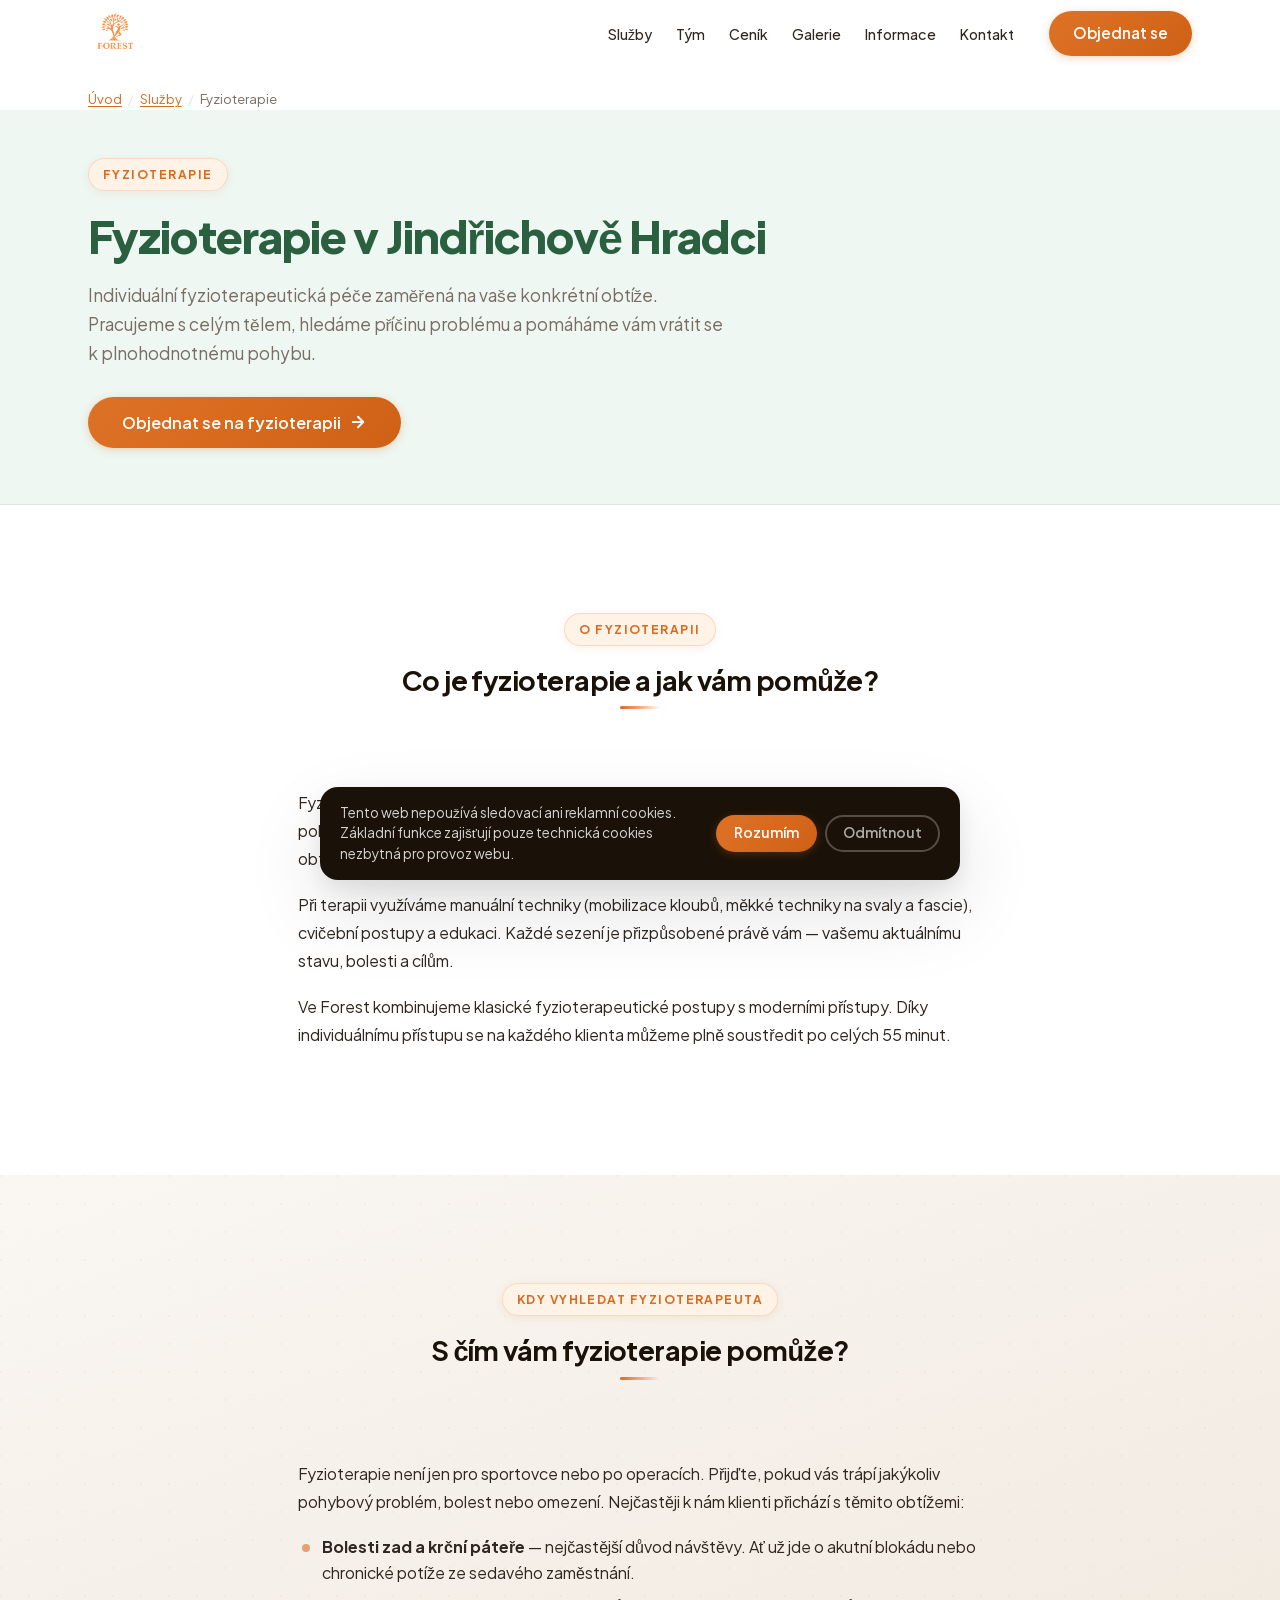
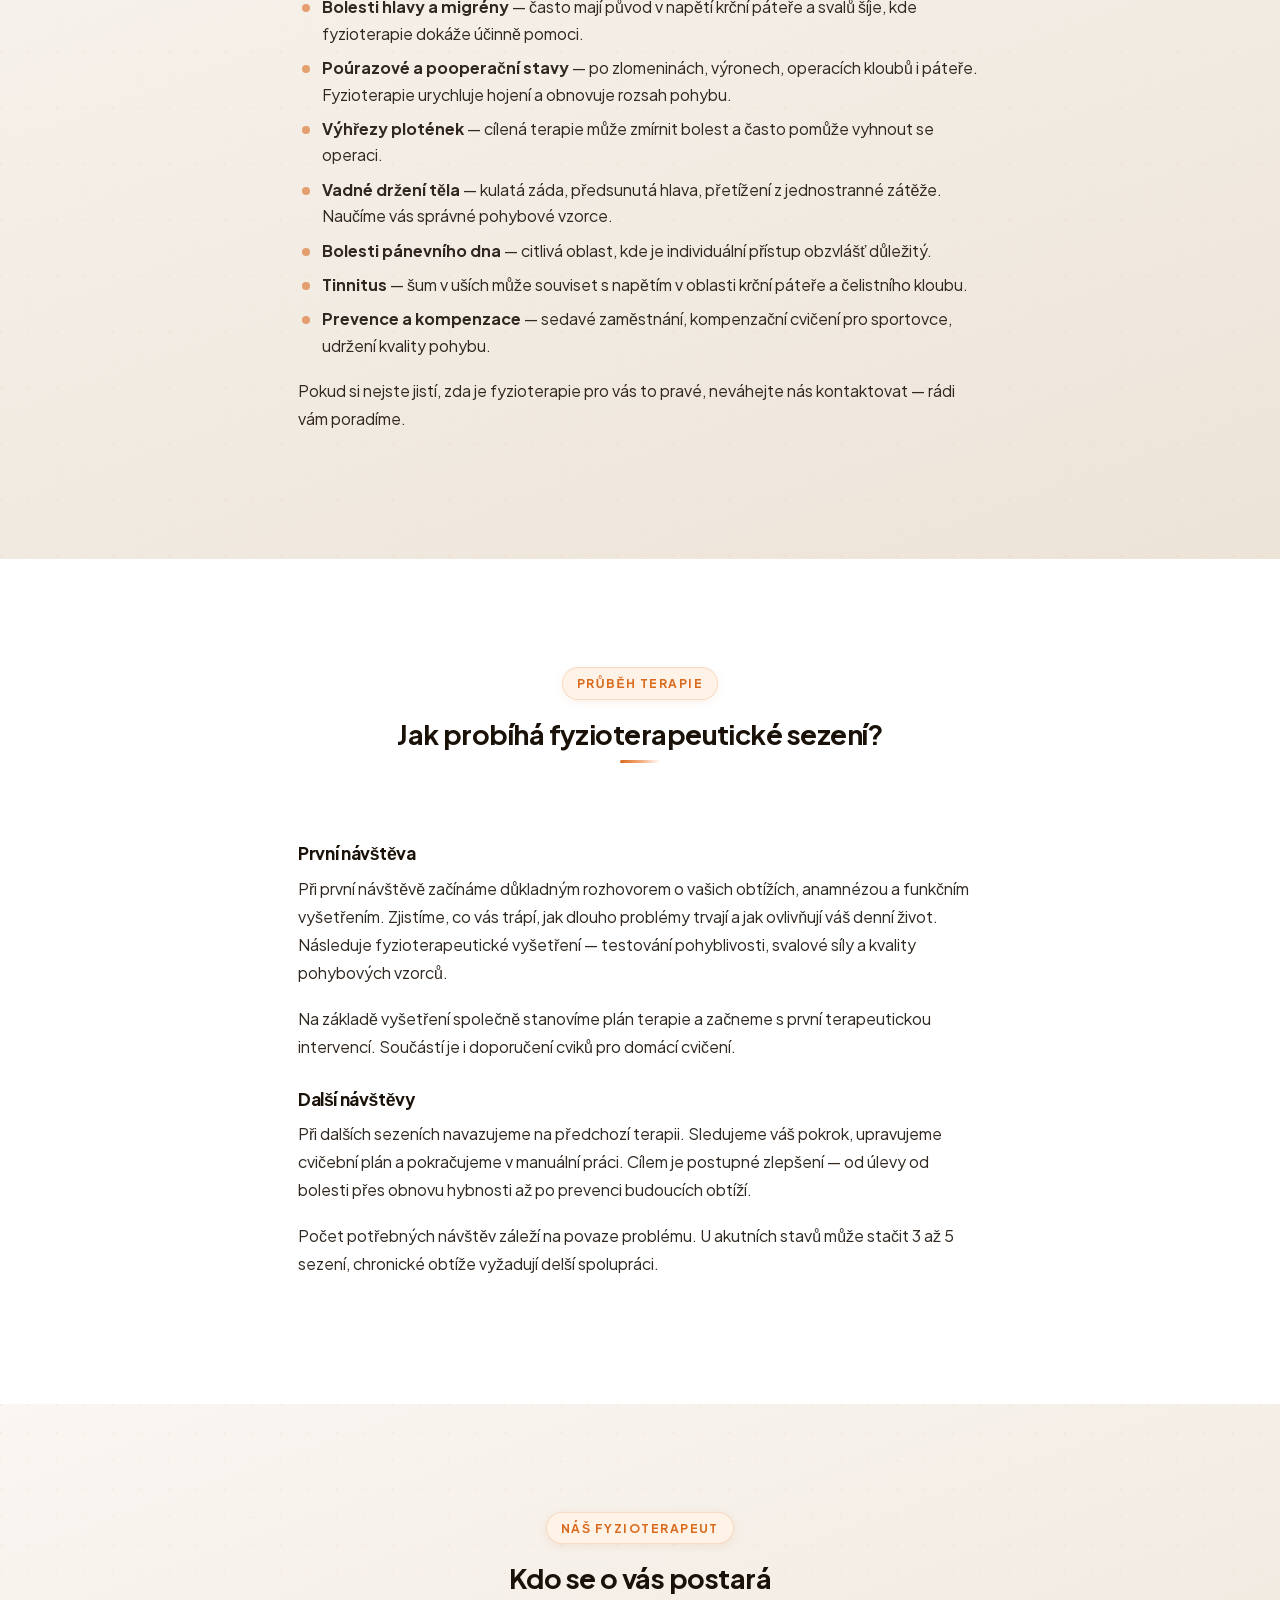
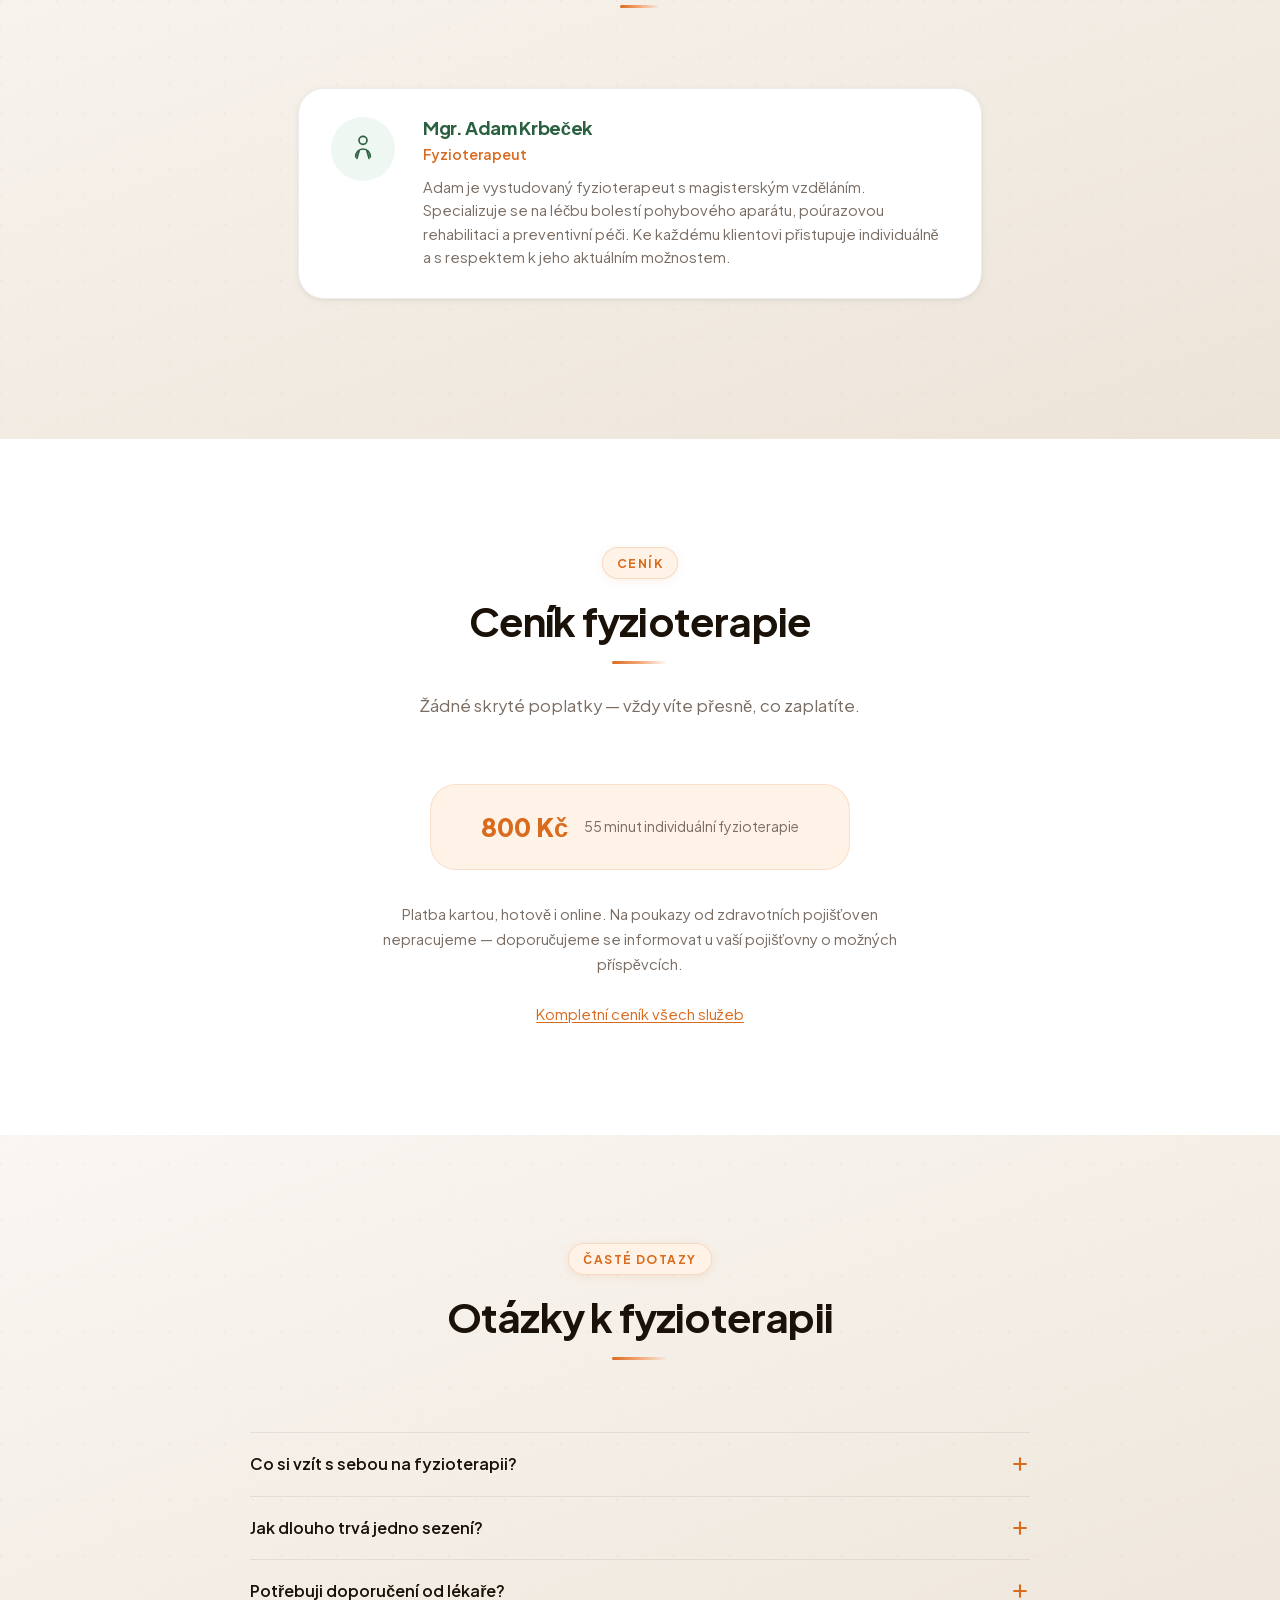
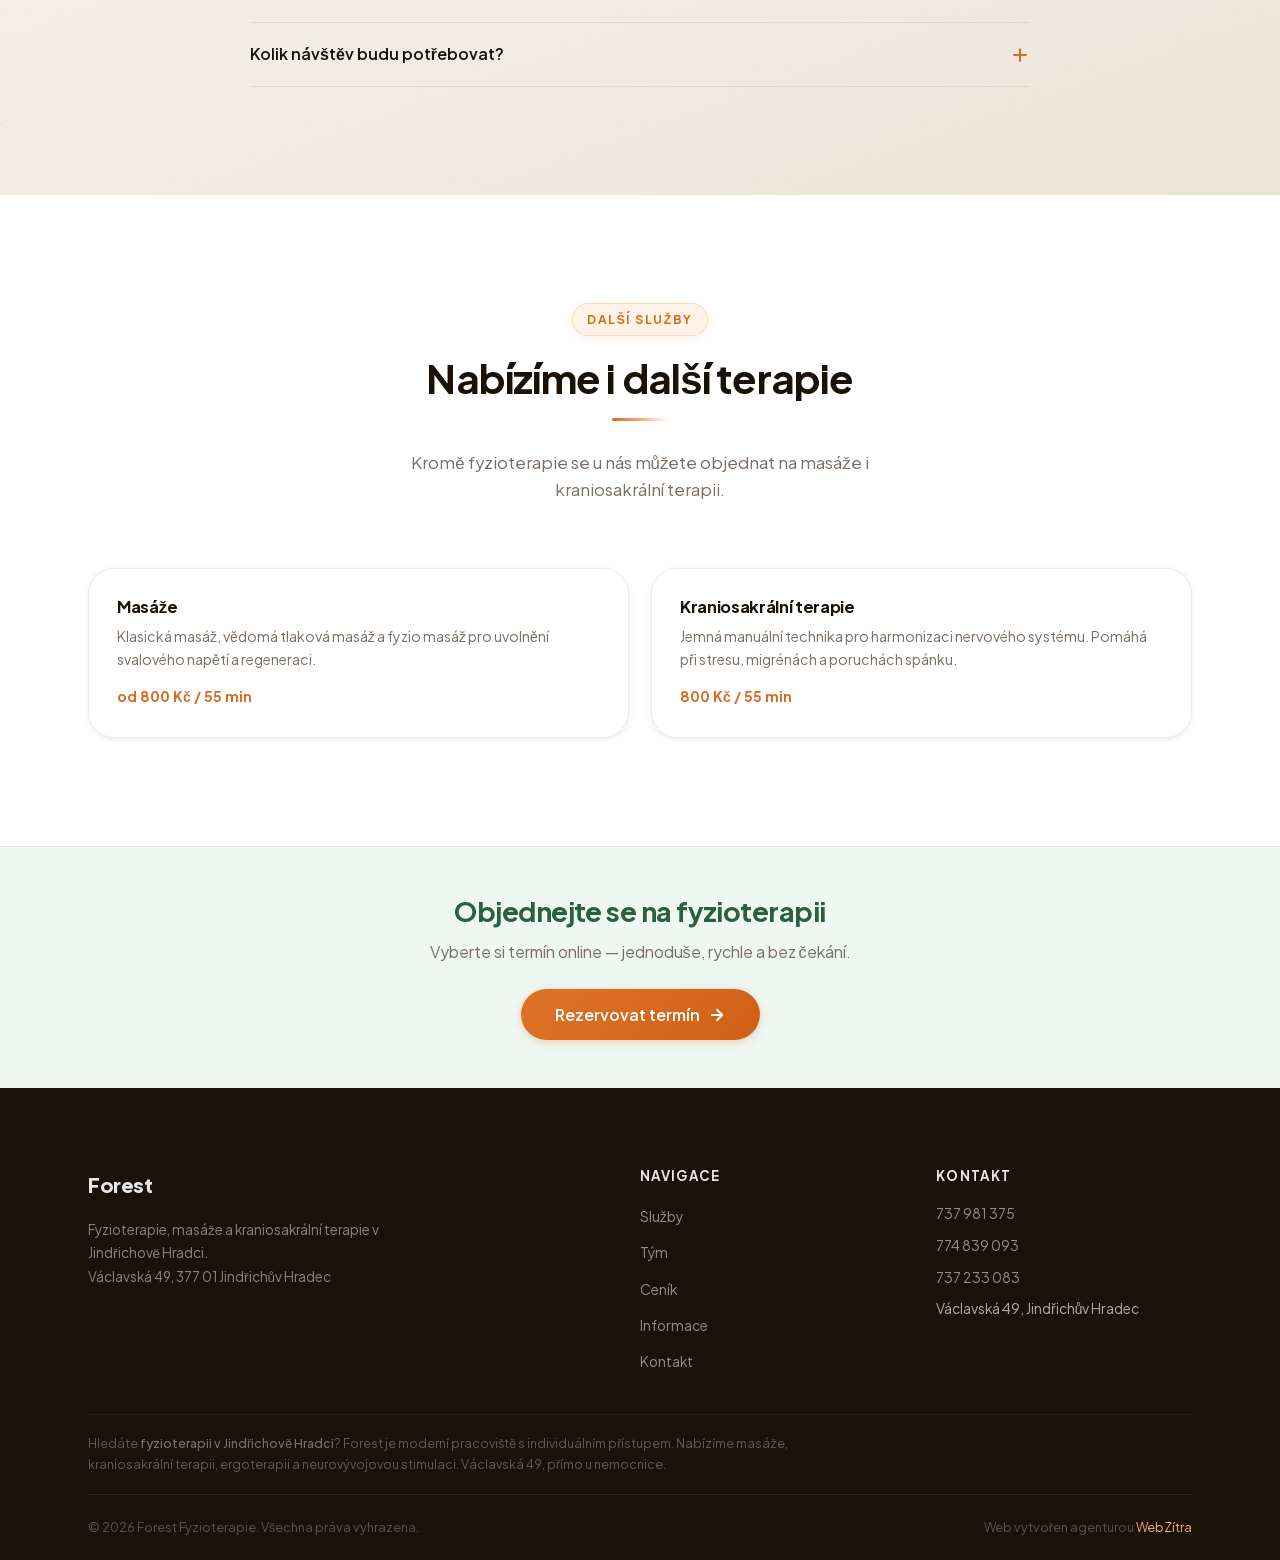
==== fyzioterapie/index.html @ 7f12be99 "Initial commit — Forest JH website Co-Authored-By: Claude Opus 4.6 <noreply@anthropic.com>" ====
<!DOCTYPE html>
<html lang="cs">
<head>
    <meta charset="UTF-8">
    <meta name="viewport" content="width=device-width, initial-scale=1.0">
    <title>Fyzioterapie Jindřichův Hradec | Forest — individuální fyzioterapie JH</title>

    <!-- ═══ SEO ═══ -->
    <meta name="description" content="Fyzioterapie v Jindřichově Hradci — individuální přístup, diagnostika, mobilizace, cvičení. Mgr. Adam Krbeček, Václavská 49. Objednejte se online.">
    <meta name="keywords" content="fyzioterapie Jindřichův Hradec, fyzioterapeut Jindřichův Hradec, fyzio JH, fyzioterapie bolest zad, fyzioterapie krční páteř, rehabilitace Jindřichův Hradec">
    <meta name="robots" content="index, follow">
    <meta name="author" content="Forest Fyzioterapie Jindřichův Hradec">
    <link rel="canonical" href="https://forest-jh.cz/fyzioterapie/">
    <link rel="alternate" hreflang="cs" href="https://forest-jh.cz/fyzioterapie/">

    <!-- ═══ Open Graph ═══ -->
    <meta property="og:type" content="website">
    <meta property="og:url" content="https://forest-jh.cz/fyzioterapie/">
    <meta property="og:title" content="Fyzioterapie Jindřichův Hradec | Forest">
    <meta property="og:description" content="Individuální fyzioterapie v Jindřichově Hradci. Bolesti zad, hlavy, poúrazové stavy, vadné držení těla. Objednejte se online.">
    <meta property="og:image" content="https://forest-jh.cz/fotky/og-image.jpg">
    <meta property="og:image:width" content="1200">
    <meta property="og:image:height" content="630">
    <meta property="og:locale" content="cs_CZ">
    <meta property="og:site_name" content="Forest Fyzioterapie">

    <!-- ═══ Twitter Card ═══ -->
    <meta name="twitter:card" content="summary_large_image">
    <meta name="twitter:title" content="Fyzioterapie Jindřichův Hradec | Forest">
    <meta name="twitter:description" content="Individuální fyzioterapie v Jindřichově Hradci. Objednejte se online.">
    <meta name="twitter:image" content="https://forest-jh.cz/fotky/og-image.jpg">

    <!-- ═══ Favicon ═══ -->
    <link rel="icon" type="image/x-icon" href="../favicon.ico?v=3">
    <link rel="icon" type="image/png" sizes="32x32" href="../favicon-192.png">
    <link rel="apple-touch-icon" sizes="180x180" href="../apple-touch-icon.png">
    <link rel="manifest" href="../site.webmanifest">
    <meta name="theme-color" content="#D96B1F">

    <!-- ═══ Fonts (self-hosted) ═══ -->
    <link rel="preload" href="../fonts/plus-jakarta-sans-latin.woff2" as="font" type="font/woff2" crossorigin>

    <!-- ═══ Structured Data — ServicePage ═══ -->
    <script type="application/ld+json">
    {
        "@context": "https://schema.org",
        "@type": "MedicalWebPage",
        "name": "Fyzioterapie Jindřichův Hradec | Forest",
        "description": "Individuální fyzioterapie v Jindřichově Hradci — diagnostika, mobilizace, cvičení. Mgr. Adam Krbeček.",
        "url": "https://forest-jh.cz/fyzioterapie/",
        "mainEntity": {
            "@type": "MedicalTherapy",
            "name": "Fyzioterapie",
            "alternateName": ["Fyzioterapie Jindřichův Hradec", "Fyzio JH", "Fyzioterapeut Jindřichův Hradec"],
            "description": "Individuální fyzioterapie zaměřená na diagnostiku a léčbu pohybového aparátu. Pomáháme s bolestmi zad, hlavy, poúrazovými stavy, výhřezy plotének a vadným držením těla.",
            "medicineSystem": "WesternConventional",
            "relevantSpecialty": {
                "@type": "MedicalSpecialty",
                "name": "Physiotherapy"
            },
            "provider": {
                "@type": "MedicalBusiness",
                "name": "Forest Fyzioterapie Jindřichův Hradec",
                "url": "https://forest-jh.cz",
                "telephone": "+420737981375",
                "address": {
                    "@type": "PostalAddress",
                    "streetAddress": "Václavská 49",
                    "addressLocality": "Jindřichův Hradec",
                    "postalCode": "377 01",
                    "addressCountry": "CZ"
                },
                "openingHoursSpecification": [
                    { "@type": "OpeningHoursSpecification", "dayOfWeek": ["Monday","Tuesday","Wednesday","Thursday","Friday"], "opens": "08:00", "closes": "21:00" }
                ],
                "employee": {
                    "@type": "Person",
                    "name": "Mgr. Adam Krbeček",
                    "jobTitle": "Fyzioterapeut"
                }
            },
            "offers": {
                "@type": "Offer",
                "price": "800",
                "priceCurrency": "CZK",
                "description": "55 minut individuální fyzioterapie"
            }
        }
    }
    </script>

    <!-- ═══ Structured Data — BreadcrumbList ═══ -->
    <script type="application/ld+json">
    {
        "@context": "https://schema.org",
        "@type": "BreadcrumbList",
        "itemListElement": [
            { "@type": "ListItem", "position": 1, "name": "Úvod", "item": "https://forest-jh.cz/" },
            { "@type": "ListItem", "position": 2, "name": "Služby", "item": "https://forest-jh.cz/#sluzby" },
            { "@type": "ListItem", "position": 3, "name": "Fyzioterapie", "item": "https://forest-jh.cz/fyzioterapie/" }
        ]
    }
    </script>

    <!-- ═══ Structured Data — FAQ ═══ -->
    <script type="application/ld+json">
    {
        "@context": "https://schema.org",
        "@type": "FAQPage",
        "mainEntity": [
            {
                "@type": "Question",
                "name": "Co si vzít s sebou na fyzioterapii?",
                "acceptedAnswer": {
                    "@type": "Answer",
                    "text": "Na fyzioterapii není potřeba speciální příprava. Stačí přijít v pohodlném oblečení, které umožní přístup k problémové oblasti. Pokud máte lékařské zprávy, rentgeny nebo výsledky vyšetření, vezměte je s sebou."
                }
            },
            {
                "@type": "Question",
                "name": "Jak dlouho trvá jedno sezení fyzioterapie?",
                "acceptedAnswer": {
                    "@type": "Answer",
                    "text": "Jedno sezení trvá 55 minut. Tento čas zahrnuje vstupní vyšetření (při první návštěvě), samotnou terapii a doporučení pro domácí cvičení."
                }
            },
            {
                "@type": "Question",
                "name": "Potřebuji na fyzioterapii doporučení od lékaře?",
                "acceptedAnswer": {
                    "@type": "Answer",
                    "text": "Ne, doporučení od lékaře nepotřebujete. Můžete se objednat přímo online. Nepracujeme na poukazy od zdravotních pojišťoven — služby si klienti hradí sami."
                }
            },
            {
                "@type": "Question",
                "name": "Kolik stojí fyzioterapie v Jindřichově Hradci?",
                "acceptedAnswer": {
                    "@type": "Answer",
                    "text": "Fyzioterapie ve Forest stojí 800 Kč za 55 minut. Platba je možná kartou, hotově i online. Na poukazy od lékaře nepracujeme."
                }
            }
        ]
    }
    </script>

    <link rel="stylesheet" href="../css/style.css?v=9">
</head>
<body>

<!-- ═══════════════════════════════════════════════════
     COOKIE BANNER
══════════════════════════════════════════════════════ -->
<div id="cookie-banner" class="cookie-banner" role="dialog" aria-label="Souhlas s cookies" aria-modal="false">
    <div class="cookie-inner">
        <p>Tento web nepoužívá sledovací ani reklamní cookies. Základní funkce zajišťují pouze technická cookies nezbytná pro provoz webu.</p>
        <div class="cookie-actions">
            <button id="cookie-accept" class="btn btn-primary btn-sm">Rozumím</button>
            <button id="cookie-decline" class="btn btn-ghost btn-sm">Odmítnout</button>
        </div>
    </div>
</div>

<!-- ═══════════════════════════════════════════════════
     HEADER
══════════════════════════════════════════════════════ -->
<header class="header scrolled" id="header">
    <div class="container header-inner">

        <a href="../" class="logo" aria-label="Forest — zpět na úvod">
            <img src="../forest-logo-2.png" alt="Forest" class="logo-img">
        </a>

        <nav class="nav" id="nav" aria-label="Hlavní navigace">
            <ul class="nav-list">
                <li><a href="../#sluzby"    class="nav-link">Služby</a></li>
                <li><a href="../#tym"       class="nav-link">Tým</a></li>
                <li><a href="../#cenik"     class="nav-link">Ceník</a></li>
                <li><a href="../#galerie"   class="nav-link">Galerie</a></li>
                <li><a href="../#informace" class="nav-link">Informace</a></li>
                <li><a href="../#kontakt"   class="nav-link">Kontakt</a></li>
            </ul>
        </nav>

        <a href="#" class="btn btn-primary nav-cta" data-booking>Objednat se</a>

        <button class="hamburger" id="hamburger" aria-label="Otevřít navigaci" aria-expanded="false" aria-controls="m-nav">
            <span></span>
            <span></span>
            <span></span>
        </button>

    </div>
</header>

<!-- ═══════════════════════════════════════════════════
     BREADCRUMB
══════════════════════════════════════════════════════ -->
<nav class="breadcrumb" aria-label="Drobečková navigace">
    <div class="container">
        <ol class="breadcrumb-list">
            <li><a href="../">Úvod</a></li>
            <li class="breadcrumb-sep" aria-hidden="true">/</li>
            <li><a href="../#sluzby">Služby</a></li>
            <li class="breadcrumb-sep" aria-hidden="true">/</li>
            <li aria-current="page">Fyzioterapie</li>
        </ol>
    </div>
</nav>

<!-- ═══════════════════════════════════════════════════
     HERO
══════════════════════════════════════════════════════ -->
<section class="subpage-hero" aria-label="Fyzioterapie v Jindřichově Hradci">
    <div class="container">
        <span class="section-tag">Fyzioterapie</span>
        <h1>Fyzioterapie v&nbsp;Jindřichově Hradci</h1>
        <p class="hero-perex">
            Individuální fyzioterapeutická péče zaměřená na vaše konkrétní obtíže.
            Pracujeme s&nbsp;celým tělem, hledáme příčinu problému a&nbsp;pomáháme vám
            vrátit se k&nbsp;plnohodnotnému pohybu.
        </p>
        <a href="#" class="btn btn-primary btn-lg" data-booking>
            Objednat se na fyzioterapii
            <svg width="18" height="18" viewBox="0 0 24 24" fill="none" stroke="currentColor" stroke-width="2.5" stroke-linecap="round" stroke-linejoin="round" aria-hidden="true"><path d="M5 12h14M12 5l7 7-7 7"/></svg>
        </a>
    </div>
</section>

<!-- ═══════════════════════════════════════════════════
     CO JE FYZIOTERAPIE
══════════════════════════════════════════════════════ -->
<section class="section">
    <div class="container prose">
        <header class="section-header">
            <span class="section-tag">O fyzioterapii</span>
            <h2>Co je fyzioterapie a&nbsp;jak vám pomůže?</h2>
        </header>

        <p>
            Fyzioterapie je zdravotnický obor, který se zaměřuje na obnovu a&nbsp;udržení
            správné funkce pohybového aparátu. Nejde jen o&nbsp;zmírnění bolesti —
            fyzioterapeut hledá skutečnou příčinu obtíží a&nbsp;pracuje s&nbsp;tělem jako
            celkem.
        </p>
        <p>
            Při terapii využíváme manuální techniky (mobilizace kloubů, měkké techniky
            na svaly a&nbsp;fascie), cvičební postupy a&nbsp;edukaci. Každé sezení je
            přizpůsobené právě vám — vašemu aktuálnímu stavu, bolesti a&nbsp;cílům.
        </p>
        <p>
            Ve Forest kombinujeme klasické fyzioterapeutické postupy s&nbsp;moderními
            přístupy. Díky individuálnímu přístupu se na každého klienta můžeme plně
            soustředit po celých 55 minut.
        </p>
    </div>
</section>

<!-- ═══════════════════════════════════════════════════
     KDY PŘIJÍT
══════════════════════════════════════════════════════ -->
<section class="section section-alt">
    <div class="container prose">
        <header class="section-header">
            <span class="section-tag">Kdy vyhledat fyzioterapeuta</span>
            <h2>S&nbsp;čím vám fyzioterapie pomůže?</h2>
        </header>

        <p>
            Fyzioterapie není jen pro sportovce nebo po operacích. Přijďte, pokud
            vás trápí jakýkoliv pohybový problém, bolest nebo omezení. Nejčastěji
            k&nbsp;nám klienti přichází s&nbsp;těmito obtížemi:
        </p>

        <ul>
            <li><strong>Bolesti zad a&nbsp;krční páteře</strong> — nejčastější důvod návštěvy. Ať už jde o&nbsp;akutní blokádu nebo chronické potíže ze sedavého zaměstnání.</li>
            <li><strong>Bolesti hlavy a&nbsp;migrény</strong> — často mají původ v&nbsp;napětí krční páteře a&nbsp;svalů šíje, kde fyzioterapie dokáže účinně pomoci.</li>
            <li><strong>Poúrazové a&nbsp;pooperační stavy</strong> — po zlomeninách, výronech, operacích kloubů i&nbsp;páteře. Fyzioterapie urychluje hojení a&nbsp;obnovuje rozsah pohybu.</li>
            <li><strong>Výhřezy plotének</strong> — cílená terapie může zmírnit bolest a&nbsp;často pomůže vyhnout se operaci.</li>
            <li><strong>Vadné držení těla</strong> — kulatá záda, předsunutá hlava, přetížení z&nbsp;jednostranné zátěže. Naučíme vás správné pohybové vzorce.</li>
            <li><strong>Bolesti pánevního dna</strong> — citlivá oblast, kde je individuální přístup obzvlášť důležitý.</li>
            <li><strong>Tinnitus</strong> — šum v&nbsp;uších může souviset s&nbsp;napětím v&nbsp;oblasti krční páteře a&nbsp;čelistního kloubu.</li>
            <li><strong>Prevence a&nbsp;kompenzace</strong> — sedavé zaměstnání, kompenzační cvičení pro sportovce, udržení kvality pohybu.</li>
        </ul>

        <p>
            Pokud si nejste jistí, zda je fyzioterapie pro vás to pravé, neváhejte
            nás <a href="../#kontakt">kontaktovat</a> — rádi vám poradíme.
        </p>
    </div>
</section>

<!-- ═══════════════════════════════════════════════════
     JAK PROBÍHÁ SEZENÍ
══════════════════════════════════════════════════════ -->
<section class="section">
    <div class="container prose">
        <header class="section-header">
            <span class="section-tag">Průběh terapie</span>
            <h2>Jak probíhá fyzioterapeutické sezení?</h2>
        </header>

        <h3>První návštěva</h3>
        <p>
            Při první návštěvě začínáme důkladným rozhovorem o&nbsp;vašich obtížích,
            anamnézou a&nbsp;funkčním vyšetřením. Zjistíme, co vás trápí, jak dlouho
            problémy trvají a&nbsp;jak ovlivňují váš denní život. Následuje
            fyzioterapeutické vyšetření — testování pohyblivosti, svalové síly
            a&nbsp;kvality pohybových vzorců.
        </p>
        <p>
            Na základě vyšetření společně stanovíme plán terapie a&nbsp;začneme
            s&nbsp;první terapeutickou intervencí. Součástí je i&nbsp;doporučení
            cviků pro domácí cvičení.
        </p>

        <h3>Další návštěvy</h3>
        <p>
            Při dalších sezeních navazujeme na předchozí terapii. Sledujeme váš
            pokrok, upravujeme cvičební plán a&nbsp;pokračujeme v&nbsp;manuální práci.
            Cílem je postupné zlepšení — od úlevy od bolesti přes obnovu hybnosti
            až po prevenci budoucích obtíží.
        </p>
        <p>
            Počet potřebných návštěv záleží na povaze problému. U&nbsp;akutních stavů
            může stačit 3 až 5 sezení, chronické obtíže vyžadují delší spolupráci.
        </p>
    </div>
</section>

<!-- ═══════════════════════════════════════════════════
     NÁŠ FYZIOTERAPEUT
══════════════════════════════════════════════════════ -->
<section class="section section-alt">
    <div class="container prose">
        <header class="section-header">
            <span class="section-tag">Náš fyzioterapeut</span>
            <h2>Kdo se o&nbsp;vás postará</h2>
        </header>

        <div class="therapist-card" data-animate>
            <div class="therapist-card-icon" aria-hidden="true">
                <svg width="32" height="32" viewBox="0 0 48 48" fill="none">
                    <circle cx="24" cy="11" r="6" stroke="currentColor" stroke-width="2.5"/>
                    <path d="M13 36c0-7 4.5-12 11-12s11 5 11 12" stroke="currentColor" stroke-width="2.5" stroke-linecap="round"/>
                    <path d="M18 27l-3 11M30 27l3 11" stroke="currentColor" stroke-width="2.5" stroke-linecap="round"/>
                </svg>
            </div>
            <div>
                <h3>Mgr. Adam Krbeček</h3>
                <p class="therapist-title">Fyzioterapeut</p>
                <p>
                    Adam je vystudovaný fyzioterapeut s&nbsp;magisterským vzděláním.
                    Specializuje se na léčbu bolestí pohybového aparátu, poúrazovou
                    rehabilitaci a&nbsp;preventivní péči. Ke každému klientovi přistupuje
                    individuálně a&nbsp;s&nbsp;respektem k&nbsp;jeho aktuálním možnostem.
                </p>
            </div>
        </div>
    </div>
</section>

<!-- ═══════════════════════════════════════════════════
     CENÍK
══════════════════════════════════════════════════════ -->
<section class="section">
    <div class="container">
        <header class="section-header">
            <span class="section-tag">Ceník</span>
            <h2>Ceník fyzioterapie</h2>
            <p>Žádné skryté poplatky — vždy víte přesně, co zaplatíte.</p>
        </header>

        <div class="price-highlight" data-animate>
            <span class="price-amount">800 Kč</span>
            <span class="price-detail">55 minut individuální fyzioterapie</span>
        </div>

        <p style="text-align:center; color: var(--text-muted); font-size: 0.92rem; max-width: 520px; margin: 0 auto;">
            Platba kartou, hotově i&nbsp;online. Na poukazy od zdravotních pojišťoven
            nepracujeme — doporučujeme se informovat u&nbsp;vaší pojišťovny o&nbsp;možných
            příspěvcích.
            <br><br>
            <a href="../#cenik" style="color: var(--primary); text-decoration: underline; text-underline-offset: 2px;">Kompletní ceník všech služeb</a>
        </p>
    </div>
</section>

<!-- ═══════════════════════════════════════════════════
     FAQ
══════════════════════════════════════════════════════ -->
<section class="section section-alt">
    <div class="container">
        <header class="section-header">
            <span class="section-tag">Časté dotazy</span>
            <h2>Otázky k&nbsp;fyzioterapii</h2>
        </header>

        <div class="faq-list">

            <div class="faq-item">
                <button class="faq-question" aria-expanded="false">
                    Co si vzít s&nbsp;sebou na fyzioterapii?
                    <svg width="20" height="20" viewBox="0 0 24 24" fill="none" stroke="currentColor" stroke-width="2.5" stroke-linecap="round" stroke-linejoin="round" aria-hidden="true"><line x1="12" y1="5" x2="12" y2="19"/><line x1="5" y1="12" x2="19" y2="12"/></svg>
                </button>
                <div class="faq-answer">
                    <p>Na fyzioterapii není potřeba žádná speciální příprava. Stačí přijít v&nbsp;pohodlném oblečení, které umožní přístup k&nbsp;problémové oblasti. Pokud máte lékařské zprávy, rentgeny nebo výsledky vyšetření, vezměte je s&nbsp;sebou — pomohou nám lépe pochopit váš stav.</p>
                </div>
            </div>

            <div class="faq-item">
                <button class="faq-question" aria-expanded="false">
                    Jak dlouho trvá jedno sezení?
                    <svg width="20" height="20" viewBox="0 0 24 24" fill="none" stroke="currentColor" stroke-width="2.5" stroke-linecap="round" stroke-linejoin="round" aria-hidden="true"><line x1="12" y1="5" x2="12" y2="19"/><line x1="5" y1="12" x2="19" y2="12"/></svg>
                </button>
                <div class="faq-answer">
                    <p>Jedno sezení fyzioterapie trvá 55 minut. Tento čas zahrnuje vstupní vyšetření (při první návštěvě), samotnou terapii a&nbsp;doporučení pro domácí cvičení. Celý čas je věnován pouze vám.</p>
                </div>
            </div>

            <div class="faq-item">
                <button class="faq-question" aria-expanded="false">
                    Potřebuji doporučení od lékaře?
                    <svg width="20" height="20" viewBox="0 0 24 24" fill="none" stroke="currentColor" stroke-width="2.5" stroke-linecap="round" stroke-linejoin="round" aria-hidden="true"><line x1="12" y1="5" x2="12" y2="19"/><line x1="5" y1="12" x2="19" y2="12"/></svg>
                </button>
                <div class="faq-answer">
                    <p>Ne, doporučení od lékaře nepotřebujete. Můžete se objednat přímo online bez jakéhokoliv doporučení. Nepracujeme na poukazy od zdravotních pojišťoven — služby si klienti hradí sami. Doporučujeme se informovat u&nbsp;vaší pojišťovny, zda nepřispívá na fyzioterapii.</p>
                </div>
            </div>

            <div class="faq-item">
                <button class="faq-question" aria-expanded="false">
                    Kolik návštěv budu potřebovat?
                    <svg width="20" height="20" viewBox="0 0 24 24" fill="none" stroke="currentColor" stroke-width="2.5" stroke-linecap="round" stroke-linejoin="round" aria-hidden="true"><line x1="12" y1="5" x2="12" y2="19"/><line x1="5" y1="12" x2="19" y2="12"/></svg>
                </button>
                <div class="faq-answer">
                    <p>Záleží na povaze vašich obtíží. U&nbsp;akutních problémů (např. zablokovaná záda) může stačit 3 až 5 sezení. Chronické potíže, jako dlouhodobé bolesti zad nebo špatné držení těla, obvykle vyžadují delší spolupráci. Přesný plán s&nbsp;vámi probereme při prvním sezení.</p>
                </div>
            </div>

        </div>
    </div>
</section>

<!-- ═══════════════════════════════════════════════════
     DALŠÍ SLUŽBY
══════════════════════════════════════════════════════ -->
<section class="section">
    <div class="container">
        <header class="section-header">
            <span class="section-tag">Další služby</span>
            <h2>Nabízíme i&nbsp;další terapie</h2>
            <p>Kromě fyzioterapie se u nás můžete objednat na masáže i kraniosakrální terapii.</p>
        </header>

        <div class="related-grid">
            <a href="../masaze/" class="related-card" data-animate>
                <h3>Masáže</h3>
                <p>Klasická masáž, vědomá tlaková masáž a&nbsp;fyzio masáž pro uvolnění svalového napětí a&nbsp;regeneraci.</p>
                <span class="price">od 800 Kč / 55 min</span>
            </a>
            <a href="../kraniosakralni-terapie/" class="related-card" data-animate>
                <h3>Kraniosakrální terapie</h3>
                <p>Jemná manuální technika pro harmonizaci nervového systému. Pomáhá při stresu, migrénách a&nbsp;poruchách spánku.</p>
                <span class="price">800 Kč / 55 min</span>
            </a>
        </div>
    </div>
</section>

<!-- ═══════════════════════════════════════════════════
     CTA
══════════════════════════════════════════════════════ -->
<section class="cta-strip">
    <div class="container">
        <h2>Objednejte se na fyzioterapii</h2>
        <p>Vyberte si termín online — jednoduše, rychle a&nbsp;bez čekání.</p>
        <a href="#" class="btn btn-primary btn-lg" data-booking>
            Rezervovat termín
            <svg width="18" height="18" viewBox="0 0 24 24" fill="none" stroke="currentColor" stroke-width="2.5" stroke-linecap="round" stroke-linejoin="round" aria-hidden="true"><path d="M5 12h14M12 5l7 7-7 7"/></svg>
        </a>
    </div>
</section>

<!-- ═══════════════════════════════════════════════════
     FOOTER
══════════════════════════════════════════════════════ -->
<footer class="footer">
    <div class="container">
        <div class="footer-grid">

            <div class="footer-brand">
                <a href="../" class="logo logo-white" aria-label="Forest — zpět na úvod">
                    Forest
                </a>
                <p>Fyzioterapie, masáže a kraniosakrální terapie v Jindřichově Hradci.<br>Václavská 49, 377 01 Jindřichův Hradec</p>
            </div>

            <nav class="footer-nav" aria-label="Patičková navigace">
                <h3>Navigace</h3>
                <ul>
                    <li><a href="../#sluzby">Služby</a></li>
                    <li><a href="../#tym">Tým</a></li>
                    <li><a href="../#cenik">Ceník</a></li>
                    <li><a href="../#informace">Informace</a></li>
                    <li><a href="../#kontakt">Kontakt</a></li>
                </ul>
            </nav>

            <address class="footer-contact">
                <h3>Kontakt</h3>
                <p><a href="tel:+420737981375">737 981 375</a></p>
                <p><a href="tel:+420774839093">774 839 093</a></p>
                <p><a href="tel:+420737233083">737 233 083</a></p>
                <p>Václavská 49, Jindřichův Hradec</p>
            </address>

        </div>

        <div class="footer-seo">
            <p>Hledáte <strong>fyzioterapii v Jindřichově Hradci</strong>? Forest je moderní pracoviště s individuálním přístupem. Nabízíme <a href="../masaze/">masáže</a>, <a href="../kraniosakralni-terapie/">kraniosakrální terapii</a>, ergoterapii a neurovývojovou stimulaci. Václavská 49, přímo u nemocnice.</p>
        </div>

        <div class="footer-bottom">
            <p>&copy; <span id="footer-year">2025</span> Forest Fyzioterapie. Všechna práva vyhrazena.</p>
            <p>Web vytvořen agenturou <a href="https://webzitra.cz" target="_blank" rel="noopener noreferrer">WebZítra</a></p>
        </div>
    </div>
</footer>

<button class="back-to-top" id="back-to-top" aria-label="Přejít zpět nahoru" hidden>
    <svg width="20" height="20" viewBox="0 0 24 24" fill="none" stroke="currentColor" stroke-width="2.5" stroke-linecap="round" stroke-linejoin="round" aria-hidden="true"><path d="M12 19V5M5 12l7-7 7 7"/></svg>
</button>

<!-- ═══════════════════════════════════════════════════
     MOBILNÍ NAV DRAWER
══════════════════════════════════════════════════════ -->
<div class="m-nav" id="m-nav" role="dialog" aria-label="Navigace" aria-modal="true" aria-hidden="true">
    <ul class="m-nav-list">
        <li><a href="../#sluzby"    class="nav-link m-nav-link">Služby</a></li>
        <li><a href="../#tym"       class="nav-link m-nav-link">Tým</a></li>
        <li><a href="../#cenik"     class="nav-link m-nav-link">Ceník</a></li>
        <li><a href="../#galerie"   class="nav-link m-nav-link">Galerie</a></li>
        <li><a href="../#informace" class="nav-link m-nav-link">Informace</a></li>
        <li><a href="../#kontakt"   class="nav-link m-nav-link">Kontakt</a></li>
    </ul>
    <a href="#" class="btn btn-primary btn-lg m-nav-cta" data-booking>Objednat se</a>
</div>
<div class="nav-overlay" id="nav-overlay" aria-hidden="true"></div>

<script src="../js/main.js?v=6" defer></script>

<!-- FAQ accordion toggle -->
<script>
document.querySelectorAll('.faq-question').forEach(function(btn) {
    btn.addEventListener('click', function() {
        var item = this.closest('.faq-item');
        var isOpen = item.classList.contains('open');
        // Close all
        document.querySelectorAll('.faq-item').forEach(function(i) {
            i.classList.remove('open');
            i.querySelector('.faq-question').setAttribute('aria-expanded', 'false');
        });
        // Toggle current
        if (!isOpen) {
            item.classList.add('open');
            this.setAttribute('aria-expanded', 'true');
        }
    });
});
</script>
</body>
</html>
---- css/style.css ----
/* ═══════════════════════════════════════════════════════
   Forest Fyzioterapie — Jindřichův Hradec
   WebZítra — webzitra.cz
   ═══════════════════════════════════════════════════════ */

/* ─── Self-hosted Plus Jakarta Sans (variable, latin) ── */
@font-face {
    font-family: 'Plus Jakarta Sans';
    font-style: normal;
    font-weight: 400 800;
    font-display: swap;
    src: url('../fonts/plus-jakarta-sans-latin.woff2') format('woff2');
    unicode-range: U+0000-00FF, U+0131, U+0152-0153, U+02BB-02BC, U+02C6, U+02DA, U+02DC, U+0304, U+0308, U+0329, U+2000-206F, U+20AC, U+2122, U+2191, U+2193, U+2212, U+2215, U+FEFF, U+FFFD;
}
@font-face {
    font-family: 'Plus Jakarta Sans';
    font-style: italic;
    font-weight: 400;
    font-display: swap;
    src: url('../fonts/plus-jakarta-sans-italic.woff') format('woff');
}

/* ─── Custom Properties ──────────────────────────────── */
:root {
    /* Barvy */
    --primary:        #D96B1F;
    --primary-hover:  #C05A12;
    --primary-light:  #F5A87A;
    --primary-bg:     #FFF3E8;

    --forest:         #2A6040;
    --forest-light:   #3A7D54;
    --forest-bg:      #EEF7F2;

    /* Neutrální */
    --bg:             #FFFFFF;
    --bg-alt:         #F8F4F0;
    --surface:        #FFFFFF;
    --border:         rgba(0,0,0,0.07);
    --border-mid:     rgba(0,0,0,0.11);

    /* Typografie */
    --text:           #302820;
    --text-muted:     #7A6D63;
    --heading:        #1A1208;

    /* Stíny — layered pro hloubku */
    --shadow-sm:  0 1px 3px rgba(0,0,0,0.04), 0 2px 8px rgba(0,0,0,0.05);
    --shadow:     0 2px 8px rgba(0,0,0,0.05), 0 8px 24px rgba(0,0,0,0.07);
    --shadow-md:  0 4px 16px rgba(0,0,0,0.07), 0 16px 48px rgba(0,0,0,0.09);
    --shadow-lg:  0 8px 24px rgba(0,0,0,0.09), 0 32px 80px rgba(0,0,0,0.11);

    /* Geometrie */
    --radius-sm:   8px;
    --radius:      12px;
    --radius-lg:   18px;
    --radius-xl:   26px;
    --radius-full: 9999px;

    /* Animace */
    --ease:       0.25s ease;
    --ease-fast:  0.15s ease;
    --ease-slow:  0.4s ease;

    /* Layout */
    --container:  1200px;
    --header-h:   68px;
}

/* ─── Reset ──────────────────────────────────────────── */
*, *::before, *::after {
    margin: 0;
    padding: 0;
    box-sizing: border-box;
}

html {
    scroll-behavior: smooth;
    -webkit-text-size-adjust: 100%;
    tab-size: 2;
}

body {
    font-family: 'Plus Jakarta Sans', -apple-system, BlinkMacSystemFont, "Segoe UI", sans-serif;
    background: var(--bg);
    color: var(--text);
    line-height: 1.7;
    overflow-x: hidden;
    -webkit-font-smoothing: antialiased;
    -moz-osx-font-smoothing: grayscale;
}

img, video, canvas, svg { display: block; max-width: 100%; }
button, input, select, textarea { font: inherit; }
a { color: inherit; text-decoration: none; }
ul, ol { list-style: none; }
abbr[title] { cursor: help; text-underline-offset: 2px; }

/* ─── Typography ─────────────────────────────────────── */
h1, h2, h3, h4 {
    font-family: 'Plus Jakarta Sans', -apple-system, sans-serif;
    color: var(--heading);
    line-height: 1.2;
    letter-spacing: -0.02em;
}

h1 { font-size: clamp(2.2rem, 5vw, 3.8rem); font-weight: 800; }
h2 { font-size: clamp(1.75rem, 3.5vw, 2.5rem); font-weight: 700; }
h3 { font-size: 1.15rem; font-weight: 700; }

h1 em { font-style: normal; color: var(--primary); }

/* ─── Container ──────────────────────────────────────── */
.container {
    max-width: var(--container);
    margin-left: auto;
    margin-right: auto;
    padding-left: 20px;
    padding-right: 20px;
}
@media (min-width: 640px)  { .container { padding-left: 32px; padding-right: 32px; } }
@media (min-width: 1024px) { .container { padding-left: 48px; padding-right: 48px; } }

/* ─── Buttons ────────────────────────────────────────── */
.btn {
    display: inline-flex;
    align-items: center;
    gap: 8px;
    padding: 11px 22px;
    border-radius: var(--radius-full);
    font-size: 0.95rem;
    font-weight: 600;
    border: 2px solid transparent;
    cursor: pointer;
    transition: background var(--ease), border-color var(--ease), color var(--ease),
                transform var(--ease), box-shadow var(--ease);
    white-space: nowrap;
    line-height: 1.2;
    text-decoration: none;
}
.btn:active { transform: scale(0.97); }
.btn svg    { flex-shrink: 0; transition: transform var(--ease); }

.btn-lg { padding: 14px 32px; font-size: 1rem; }
.btn-sm { padding: 8px  16px; font-size: 0.87rem; }
.btn-full { width: 100%; justify-content: center; }

/* Primární — gradient */
.btn-primary {
    background: linear-gradient(135deg, #E07B2F 0%, var(--primary) 50%, #C85A12 100%);
    background-size: 200% 200%;
    background-position: 60% 50%;
    color: #fff;
    border-color: transparent;
    box-shadow: 0 2px 8px rgba(217,107,31,0.28);
}
.btn-primary:hover {
    background-position: 0% 50%;
    transform: translateY(-2px);
    box-shadow: 0 6px 22px rgba(217,107,31,0.40);
}
.btn-primary:hover svg { transform: translateX(3px); }

/* Outline */
.btn-outline {
    background: transparent;
    color: var(--primary);
    border-color: var(--primary);
}
.btn-outline:hover {
    background: var(--primary-bg);
    transform: translateY(-2px);
}

/* Bílé */
.btn-white {
    background: #fff;
    color: var(--forest);
    border-color: #fff;
}
.btn-white:hover {
    background: rgba(255,255,255,0.9);
    transform: translateY(-2px);
    box-shadow: 0 6px 20px rgba(0,0,0,0.18);
}

/* Ghost */
.btn-ghost {
    background: transparent;
    color: rgba(255,255,255,0.65);
    border-color: rgba(255,255,255,0.25);
}
.btn-ghost:hover {
    background: rgba(255,255,255,0.1);
    color: #fff;
    border-color: rgba(255,255,255,0.45);
}

/* ─── Tags & Pills ───────────────────────────────────── */
.pill {
    display: inline-flex;
    align-items: center;
    gap: 6px;
    padding: 5px 14px;
    border-radius: var(--radius-full);
    font-size: 0.82rem;
    font-weight: 700;
    letter-spacing: 0.02em;
}
.pill-green {
    background: var(--forest-bg);
    color: var(--forest);
}

/* Section tag — styled pill */
.section-tag {
    display: inline-flex;
    align-items: center;
    gap: 6px;
    color: var(--primary);
    background: var(--primary-bg);
    font-size: 0.76rem;
    font-weight: 700;
    text-transform: uppercase;
    letter-spacing: 0.12em;
    padding: 5px 14px;
    border-radius: var(--radius-full);
    margin-bottom: 18px;
    border: 1px solid rgba(217,107,31,0.18);
    box-shadow: 0 2px 8px rgba(217,107,31,0.10);
}

/* ─── Sections ───────────────────────────────────────── */
.section {
    padding-top: clamp(72px, 10vw, 108px);
    padding-bottom: clamp(72px, 10vw, 108px);
}
.section-alt {
    background:
        radial-gradient(circle at 1px 1px, rgba(217,107,31,0.055) 1px, transparent 0) 0 0 / 28px 28px,
        linear-gradient(160deg, #FAF6F2 0%, #F3EDE5 50%, #EDE4D8 100%);
}

.section-header {
    display: flex;
    flex-direction: column;
    align-items: center;
    text-align: center;
    margin-bottom: 64px;
}
.section-header h2 {
    margin-bottom: 8px;
    position: relative;
    display: inline-block;
}
/* Dekorativní linka pod h2 */
.section-header h2::after {
    content: '';
    display: block;
    width: 56px;
    height: 3px;
    background: linear-gradient(90deg, var(--primary), var(--primary-light), transparent);
    border-radius: 2px;
    margin: 16px auto 0;
}
.section-header p {
    font-size: 1.05rem;
    color: var(--text-muted);
    max-width: 520px;
    margin-left: auto;
    margin-right: auto;
    line-height: 1.65;
    margin-top: 20px;
}

/* ─── Focus ──────────────────────────────────────────── */
:focus-visible {
    outline: 2.5px solid var(--primary);
    outline-offset: 3px;
    border-radius: 4px;
}

/* ═══════════════════════════════════════════════════════
   COOKIE BANNER
═══════════════════════════════════════════════════════ */
.cookie-banner {
    position: fixed;
    bottom: 20px;
    left: 50%;
    transform: translateX(-50%);
    z-index: 9000;
    width: min(640px, calc(100% - 32px));
    background: var(--heading);
    color: rgba(255,255,255,0.85);
    border-radius: var(--radius-lg);
    padding: 16px 20px;
    box-shadow: var(--shadow-lg);
    display: none;
    animation: slideUp 0.3s ease;
}
.cookie-banner.visible { display: block; }

@keyframes slideUp {
    from { transform: translateX(-50%) translateY(20px); opacity: 0; }
    to   { transform: translateX(-50%) translateY(0);    opacity: 1; }
}

.cookie-inner {
    display: flex;
    align-items: center;
    gap: 16px;
    flex-wrap: wrap;
}
.cookie-inner p {
    flex: 1;
    min-width: 220px;
    font-size: 0.85rem;
    line-height: 1.5;
    margin: 0;
    color: rgba(255,255,255,0.82);
}
.cookie-actions { display: flex; gap: 8px; flex-shrink: 0; }

/* ═══════════════════════════════════════════════════════
   HEADER
═══════════════════════════════════════════════════════ */
.header {
    position: fixed;
    left: 0;
    right: 0;
    top: 0;
    z-index: 1000;
    height: var(--header-h);
    border-bottom: 1px solid transparent;
    transition: border-color var(--ease), box-shadow var(--ease), height var(--ease);
}

/* Frosted glass POUZE na pseudo-elementu — oprava Safari bugu:
   backdrop-filter na ancestor elementu způsobuje, že fixed potomci
   (nav panel) se pozicují relativně k headeru, ne k viewportu */
.header::before {
    content: '';
    position: absolute;
    top: 0; right: 0; bottom: 0; left: 0;
    background: rgba(255,255,255,0.93);
    backdrop-filter: blur(14px);
    -webkit-backdrop-filter: blur(14px);
    z-index: 0;
    pointer-events: none;
}

.header.scrolled {
    border-bottom-color: var(--border);
    box-shadow: var(--shadow-sm);
    height: 60px;
}

/* Transparent header when over fullscreen hero */
.header.hero-transparent::before {
    background: transparent;
    backdrop-filter: none;
    -webkit-backdrop-filter: none;
}
.header.hero-transparent .nav-link {
    color: rgba(255,255,255,0.85);
}
.header.hero-transparent .nav-link:hover,
.header.hero-transparent .nav-link.active {
    color: #fff;
    background: rgba(255,255,255,0.12);
}
.header.hero-transparent .nav-cta {
    border-color: rgba(255,255,255,0.4);
    color: #fff;
}
.header.hero-transparent .nav-cta:hover {
    background: var(--primary);
    border-color: var(--primary);
    color: #fff;
}
.header.hero-transparent .logo-img {
    /* Logo zůstává v originální barvě — je oranžové a čitelné i na tmavém pozadí */
    filter: none;
    opacity: 1;
}
.header.hero-transparent .hamburger span {
    background: #fff;
}

.header-inner {
    height: 100%;
    display: flex;
    align-items: center;
    gap: 24px;
    position: relative; /* nad ::before vrstvou */
    z-index: 1;
}

/* Logo */
.logo {
    display: inline-flex;
    align-items: center;
    gap: 9px;
    font-size: 1.25rem;
    font-weight: 800;
    color: var(--heading);
    flex-shrink: 0;
    letter-spacing: -0.02em;
    text-decoration: none;
    max-width: 180px;
    overflow: hidden;
}
.logo-leaf { color: var(--primary); display: flex; }
.logo-leaf svg { flex-shrink: 0; }
.logo-white { color: rgba(255,255,255,0.9); }
.logo-leaf-white { color: var(--primary-light); }

.logo-img {
    height: 54px;
    max-height: 54px;
    width: auto;
    max-width: 190px;
    display: block;
    object-fit: contain;
    object-position: left center;
    flex-shrink: 0;
    transition: height var(--ease), opacity var(--ease);
}
.header.scrolled .logo-img { height: 42px; max-height: 42px; }

.logo-img-white {
    filter: brightness(0) invert(1);
    opacity: 0.85;
    height: 48px;
    max-height: 48px;
}

/* Nav */
.nav { margin-left: auto; }

.nav-list {
    display: flex;
    align-items: center;
    gap: 2px;
}

.nav-link {
    padding: 7px 11px;
    border-radius: var(--radius-sm);
    font-size: 0.88rem;
    font-weight: 500;
    color: var(--text);
    transition: color var(--ease-fast), background var(--ease-fast);
    text-decoration: none;
}
.nav-link:hover,
.nav-link.active {
    color: var(--primary);
    background: var(--primary-bg);
}

.nav-cta { flex-shrink: 0; }

/* Hamburger */
.hamburger {
    display: none;
    flex-direction: column;
    justify-content: center;
    gap: 5px;
    background: none;
    border: none;
    padding: 6px;
    cursor: pointer;
    border-radius: var(--radius-sm);
    margin-left: auto;
}
.hamburger span {
    display: block;
    width: 22px;
    height: 2px;
    background: var(--heading);
    border-radius: 2px;
    transition: transform var(--ease-fast), opacity var(--ease-fast);
    transform-origin: center;
}
.hamburger.active span:nth-child(1) { transform: translateY(7px) rotate(45deg); }
.hamburger.active span:nth-child(2) { opacity: 0; transform: scaleX(0); }
.hamburger.active span:nth-child(3) { transform: translateY(-7px) rotate(-45deg); }

/* Mobile — desktop nav schovej, hamburger ukaž */
@media (max-width: 860px) {
    .nav       { display: none; }
    .hamburger { display: flex; }
    .nav-cta   { display: none; }
}

/* ─── Mobilní nav drawer ─────────────────────────────
   Vždy na konci <body> → nikdy nenarušuje layout.
   Používá visibility+pointer-events místo display:none
   → žádný problém s cachem ani s backdrop-filter.    */
.m-nav {
    position: fixed;
    top: 0;
    right: 0;
    height: 100vh;      /* fallback pro starší WebView */
    height: 100dvh;     /* dynamická výška — funguje v in-app browserech */
    width: min(300px, 82vw);
    background: var(--bg);
    z-index: 1002;
    padding: calc(var(--header-h) + 24px) 24px 32px;
    overflow-y: auto;
    -webkit-overflow-scrolling: touch;
    box-shadow: -8px 0 40px rgba(0,0,0,0.15);
    display: flex;
    flex-direction: column;
    gap: 4px;
    /* Výchozí: mimo obrazovku + neviditelný */
    transform: translateX(100%);
    visibility: hidden;
    pointer-events: none;
    transition: transform 0.28s cubic-bezier(0.4,0,0.2,1),
                visibility 0.28s;
}
.m-nav.open {
    transform: translateX(0);
    visibility: visible;
    pointer-events: auto;
}
/* Na desktopu vždy schovaný — pojistka */
@media (min-width: 861px) {
    .m-nav { display: none !important; }
}

.m-nav-list {
    display: flex;
    flex-direction: column;
    gap: 2px;
    margin-bottom: 24px;
}
.m-nav-link {
    display: block;
    padding: 12px 14px;
    border-radius: var(--radius-sm);
    font-size: 1rem;
    font-weight: 500;
    color: var(--text);
    transition: color var(--ease-fast), background var(--ease-fast);
    text-decoration: none;
}
.m-nav-link:hover,
.m-nav-link.active {
    color: var(--primary);
    background: var(--primary-bg);
}
.m-nav-cta {
    margin-top: auto;
    width: 100%;
    justify-content: center;
}

/* Nav overlay */
.nav-overlay {
    display: none;
    position: fixed;
    top: 0;
    right: 0;
    bottom: 0;
    left: 0;
    background: rgba(0,0,0,0.45);
    z-index: 997;
}
.nav-overlay.open { display: block; }

/* ═══════════════════════════════════════════════════════
   HERO
═══════════════════════════════════════════════════════ */
.hero {
    position: relative;
    min-height: 100svh;
    display: flex;
    align-items: center;
    padding-top: calc(var(--header-h) + 40px);
    padding-bottom: 80px;
    overflow: hidden;
}

/* ── Fullscreen image hero ── */
.hero-fullimg {
    align-items: center;
    padding-bottom: 60px;
}
.hero-bg-img {
    position: absolute;
    inset: 0;
    z-index: 0;
}
.hero-bg-img img {
    width: 100%;
    height: 100%;
    object-fit: cover;
    object-position: center 30%;
}
.hero-overlay {
    position: absolute;
    inset: 0;
    z-index: 1;
    background: linear-gradient(
        to top,
        rgba(26, 18, 8, 0.82) 0%,
        rgba(26, 18, 8, 0.55) 30%,
        rgba(26, 18, 8, 0.4) 55%,
        rgba(26, 18, 8, 0.25) 80%,
        rgba(26, 18, 8, 0.15) 100%
    );
}

.hero-content-centered {
    position: relative;
    z-index: 2;
    max-width: 720px;
}

.hero-fullimg h1 {
    color: #fff;
    margin-bottom: 24px;
    text-shadow: 0 2px 20px rgba(0,0,0,0.3);
}
.hero-fullimg .hero-perex {
    color: rgba(255,255,255,0.85);
    margin-bottom: 38px;
    max-width: 560px;
    line-height: 1.7;
    font-size: clamp(1rem, 2vw, 1.18rem);
}
.hero-fullimg .hero-cta {
    display: flex;
    gap: 12px;
    flex-wrap: wrap;
    margin-bottom: 40px;
}

/* White outline button for dark hero */
.btn-white {
    background: transparent;
    color: #fff;
    border: 2px solid rgba(255,255,255,0.5);
    padding: 14px 28px;
    border-radius: var(--radius-pill);
    font-weight: 600;
    cursor: pointer;
    transition: all var(--ease);
    text-decoration: none;
    display: inline-flex;
    align-items: center;
    gap: 8px;
}
.btn-white:hover {
    background: rgba(255,255,255,0.15);
    border-color: rgba(255,255,255,0.8);
}

/* Light pill for dark backgrounds */
.pill-light {
    background: rgba(255,255,255,0.15);
    color: #fff;
    backdrop-filter: blur(8px);
    border: 1px solid rgba(255,255,255,0.2);
}

/* Service tags on dark hero */
.hero-services {
    display: flex;
    flex-wrap: wrap;
    gap: 10px;
    border-top: 1px solid rgba(255,255,255,0.18);
    padding-top: 28px;
}
.hero-service-tag {
    display: inline-flex;
    align-items: center;
    gap: 7px;
    padding: 9px 20px;
    border-radius: var(--radius-pill);
    background: linear-gradient(135deg, rgba(217,107,31,0.22) 0%, rgba(255,255,255,0.10) 100%);
    color: rgba(255,255,255,0.95);
    font-size: 0.84rem;
    font-weight: 500;
    backdrop-filter: blur(10px);
    border: 1px solid rgba(255,255,255,0.18);
    letter-spacing: 0.015em;
    transition: all 0.3s cubic-bezier(0.4, 0, 0.2, 1);
    box-shadow: 0 2px 8px rgba(0,0,0,0.12), inset 0 1px 0 rgba(255,255,255,0.08);
}
.hero-service-tag::before {
    content: '';
    width: 6px;
    height: 6px;
    border-radius: 50%;
    background: var(--primary-light);
    box-shadow: 0 0 6px rgba(217,107,31,0.5);
    flex-shrink: 0;
}
.hero-service-tag:hover {
    background: linear-gradient(135deg, rgba(217,107,31,0.35) 0%, rgba(255,255,255,0.16) 100%);
    color: #fff;
    border-color: rgba(217,107,31,0.4);
    box-shadow: 0 4px 16px rgba(217,107,31,0.2), inset 0 1px 0 rgba(255,255,255,0.12);
    transform: translateY(-1px);
}

/* Fallback for non-fullimg hero (keep old styles) */
.hero-grid {
    display: grid;
    grid-template-columns: 1fr 1fr;
    gap: clamp(32px, 5vw, 64px);
    align-items: center;
}
@media (max-width: 860px) {
    .hero-grid { grid-template-columns: 1fr; }
    .hero-photo-wrap { order: -1; }
}

.hero-content {
    position: relative;
    z-index: 1;
    max-width: 680px;
}

.hero-content .pill { margin-bottom: 24px; }
.hero-content h1    { margin-bottom: 24px; }
.hero-content-centered .pill { margin-bottom: 24px; }

.hero-perex {
    font-size: clamp(1rem, 2vw, 1.18rem);
    color: var(--text-muted);
    margin-bottom: 38px;
    max-width: 540px;
    line-height: 1.7;
}

.hero-cta {
    display: flex;
    gap: 12px;
    flex-wrap: wrap;
    margin-bottom: 52px;
}

/* Stats — horizontální s oddělovači */
.hero-stats {
    display: flex;
    gap: 0;
    flex-wrap: wrap;
    border-top: 1px solid var(--border-mid);
    padding-top: 28px;
}
.hero-stat {
    flex: 1;
    min-width: 100px;
    padding-right: 20px;
    position: relative;
}
.hero-stat:not(:last-child)::after {
    content: '';
    position: absolute;
    right: 0;
    top: 10%;
    height: 80%;
    width: 1px;
    background: var(--border-mid);
}
.hero-stat:not(:first-child) { padding-left: 20px; padding-right: 20px; }
.hero-stat:last-child { padding-right: 0; }
.hero-stat strong {
    display: block;
    font-size: 0.95rem;
    font-weight: 700;
    color: var(--heading);
    line-height: 1.3;
}
.hero-stat span {
    font-size: 0.77rem;
    color: var(--text-muted);
    margin-top: 3px;
    display: block;
}

/* Scroll indicator */
.hero-scroll {
    position: absolute;
    bottom: 28px;
    left: 50%;
    transform: translateX(-50%);
    display: flex;
    align-items: center;
    justify-content: center;
    width: 40px; height: 40px;
    border-radius: 50%;
    background: var(--bg);
    border: 1.5px solid var(--border-mid);
    color: var(--text-muted);
    transition: all var(--ease);
    animation: bounce 2s ease infinite;
}
.hero-scroll:hover {
    border-color: var(--primary);
    color: var(--primary);
    transform: translateX(-50%) translateY(3px);
}
@keyframes bounce {
    0%, 100% { transform: translateX(-50%) translateY(0); }
    50%       { transform: translateX(-50%) translateY(6px); }
}

/* ═══════════════════════════════════════════════════════
   SERVICES
═══════════════════════════════════════════════════════ */
.services-grid {
    display: grid;
    grid-template-columns: repeat(auto-fit, minmax(268px, 1fr));
    gap: 22px;
}

/* Shadow-based service cards s top accent barem */
.service-card {
    background: var(--surface);
    border-radius: var(--radius-xl);
    padding: 32px;
    box-shadow: var(--shadow-sm);
    position: relative;
    overflow: hidden;
    transition: box-shadow var(--ease), transform var(--ease);
}
/* Jemný top border — zesiluje se na hover */
.service-card::before {
    content: '';
    position: absolute;
    top: 0; left: 0; right: 0;
    height: 3px;
    background: var(--primary-bg);
    transition: background var(--ease);
    border-radius: var(--radius-xl) var(--radius-xl) 0 0;
}
.service-card:hover::before {
    background: linear-gradient(90deg, var(--primary), var(--primary-light));
}
.service-card:hover {
    box-shadow: var(--shadow-md), 0 0 0 1px rgba(217,107,31,0.08);
    transform: translateY(-6px);
}

.service-icon {
    width: 54px; height: 54px;
    background: linear-gradient(135deg, var(--primary-bg) 0%, rgba(245,168,122,0.28) 100%);
    border-radius: var(--radius-lg);
    display: flex;
    align-items: center;
    justify-content: center;
    color: var(--primary);
    margin-bottom: 18px;
    flex-shrink: 0;
    box-shadow: 0 2px 10px rgba(217,107,31,0.12);
    border: 1px solid rgba(217,107,31,0.10);
}

.service-card h3 { margin-bottom: 10px; }

.service-card > p {
    font-size: 0.88rem;
    color: var(--text-muted);
    margin-bottom: 16px;
    line-height: 1.6;
}

.service-sub {
    margin-top: 16px;
}
.service-sub h4 {
    font-size: 0.78rem;
    font-weight: 700;
    text-transform: uppercase;
    letter-spacing: 0.08em;
    color: var(--primary-hover);
    margin-bottom: 8px;
}

.service-list li {
    position: relative;
    padding-left: 15px;
    font-size: 0.87rem;
    color: var(--text);
    padding-block: 3.5px;
    line-height: 1.45;
}
.service-list li::before {
    content: '';
    position: absolute;
    left: 0;
    top: 50%;
    transform: translateY(-50%);
    width: 5px; height: 5px;
    border-radius: 50%;
    background: var(--primary-light);
}

.service-lead {
    font-size: 0.9rem;
    color: var(--text-muted);
    margin-bottom: 12px;
    line-height: 1.6;
    font-style: italic;
}
.service-abbr {
    display: inline-block;
    font-size: 0.76rem;
    font-weight: 700;
    background: var(--primary-bg);
    color: var(--primary-hover);
    padding: 2px 10px;
    border-radius: var(--radius-full);
    margin-bottom: 10px;
}
.service-label {
    font-size: 0.83rem;
    font-weight: 600;
    color: var(--text-muted);
    margin-bottom: 6px;
    margin-top: 4px;
}
.service-pdf-link {
    display: inline-flex;
    align-items: center;
    gap: 7px;
    margin-top: 18px;
    font-size: 0.87rem;
    font-weight: 600;
    color: var(--primary);
    border: 1.5px solid var(--primary-light);
    padding: 8px 16px;
    border-radius: var(--radius-full);
    transition: all var(--ease-fast);
    text-decoration: none;
}
.service-pdf-link:hover {
    background: var(--primary-bg);
    border-color: var(--primary);
}

/* ═══════════════════════════════════════════════════════
   TÝM
═══════════════════════════════════════════════════════ */
.team-grid {
    display: grid;
    grid-template-columns: repeat(3, 1fr);
    gap: 28px;
}
@media (max-width: 860px) {
    .team-grid { grid-template-columns: 1fr; max-width: 420px; margin-left: auto; margin-right: auto; }
}
@media (min-width: 540px) and (max-width: 860px) {
    .team-grid { grid-template-columns: 1fr 1fr; max-width: 100%; }
}

/* Shadow-based team cards */
.team-card {
    background: var(--bg);
    border-radius: var(--radius-xl);
    overflow: hidden;
    box-shadow: var(--shadow);
    transition: box-shadow var(--ease), transform var(--ease);
}
.team-card:hover {
    box-shadow: var(--shadow-md);
    transform: translateY(-6px);
}

.team-photo-wrap {
    aspect-ratio: 4/5;
    overflow: hidden;
    background: var(--primary-bg);
    position: relative;
}
/* Gradient overlay přes foto */
.team-photo-wrap::after {
    content: '';
    position: absolute;
    bottom: 0; left: 0; right: 0;
    height: 45%;
    background: linear-gradient(to top, rgba(26,18,8,0.38) 0%, rgba(26,18,8,0.10) 60%, transparent 100%);
    pointer-events: none;
    z-index: 1;
}
.team-photo {
    width: 100%;
    height: 100%;
    object-fit: cover;
    object-position: top center;
    transition: transform var(--ease-slow);
    display: block;
}
.team-card:hover .team-photo { transform: scale(1.05); }

.team-info {
    padding: 22px 22px 24px;
}
.team-info h3 {
    font-size: 1.07rem;
    margin-bottom: 4px;
}
.team-title {
    font-size: 0.79rem;
    font-weight: 700;
    color: var(--primary);
    text-transform: uppercase;
    letter-spacing: 0.08em;
    margin-bottom: 14px;
}

.team-services {
    margin-bottom: 16px;
    padding-bottom: 16px;
    border-bottom: 1px solid var(--border);
}
.team-services li {
    font-size: 0.84rem;
    color: var(--text-muted);
    padding-block: 2.5px;
    padding-left: 14px;
    position: relative;
}
.team-services li::before {
    content: '';
    position: absolute;
    left: 0;
    top: 50%;
    transform: translateY(-50%);
    width: 4px; height: 4px;
    border-radius: 50%;
    background: var(--primary-light);
}

.team-contacts { display: flex; flex-direction: column; gap: 7px; }

.team-phone,
.team-email {
    display: inline-flex;
    align-items: center;
    gap: 7px;
    font-size: 0.9rem;
    font-weight: 600;
    color: var(--primary);
    transition: color var(--ease-fast);
    text-decoration: none;
}
.team-phone:hover,
.team-email:hover { color: var(--primary-hover); text-decoration: underline; }
.team-email { font-size: 0.82rem; font-weight: 500; }
.team-note  { font-size: 0.77rem; color: var(--text-muted); margin: 0; }

/* ═══════════════════════════════════════════════════════
   CENÍK
═══════════════════════════════════════════════════════ */
.pricing-wrap {
    max-width: 700px;
    margin-left: auto;
    margin-right: auto;
    margin-bottom: 28px;
    border-radius: var(--radius-xl);
    overflow: hidden;
    box-shadow: var(--shadow-md);
}

.pricing-table {
    width: 100%;
    border-collapse: collapse;
    font-size: 0.93rem;
    background: var(--bg);
    border: none;
}

.pricing-table thead {
    background: linear-gradient(135deg, var(--primary-bg) 0%, #FFEEDD 100%);
}
.pricing-table th {
    text-align: left;
    padding: 14px 22px;
    font-size: 0.76rem;
    font-weight: 700;
    text-transform: uppercase;
    letter-spacing: 0.1em;
    color: var(--primary-hover);
    border-bottom: 2px solid rgba(217,107,31,0.12);
}
.pricing-table td {
    padding: 14px 22px;
    border-bottom: 1px solid var(--border);
    color: var(--text);
    vertical-align: middle;
}
.pricing-table tbody tr:last-child td { border-bottom: none; }
.pricing-table tbody tr:hover td { background: var(--primary-bg); transition: background var(--ease-fast); }

.pricing-highlight td {
    background: linear-gradient(90deg, rgba(255,243,232,0.6) 0%, rgba(255,250,245,0.6) 100%);
}
.pricing-highlight td:first-child { font-weight: 600; }

.price-cell {
    font-weight: 800;
    color: var(--primary);
    white-space: nowrap;
    min-width: 80px;
    font-size: 0.96rem;
}
.duration-cell {
    color: var(--text-muted);
    white-space: nowrap;
    font-size: 0.86rem;
}

.pricing-note {
    font-size: 0.86rem;
    color: var(--text-muted);
    text-align: center;
    line-height: 1.65;
    max-width: 560px;
    margin-left: auto;
    margin-right: auto;
}
.pricing-note a {
    color: var(--primary);
    font-weight: 600;
}
.pricing-note a:hover { text-decoration: underline; }

@media (max-width: 520px) {
    .pricing-table { font-size: 0.87rem; }
    .pricing-table th, .pricing-table td { padding: 12px 14px; }
}

/* ═══════════════════════════════════════════════════════
   GALERIE
═══════════════════════════════════════════════════════ */
.gallery-grid {
    display: grid;
    grid-template-columns: repeat(3, 1fr);
    grid-auto-rows: 260px;
    gap: 16px;
}
.gallery-item-featured {
    grid-column: span 2;
    grid-row: span 2;
}
@media (max-width: 600px) {
    .gallery-grid { grid-template-columns: 1fr 1fr; grid-auto-rows: 200px; }
    .gallery-item-featured { grid-column: span 2; grid-row: span 1; }
}

.gallery-item {
    border-radius: var(--radius-lg);
    overflow: hidden;
    background: var(--bg-alt);
    box-shadow: var(--shadow-sm);
    cursor: pointer;
    transition: box-shadow var(--ease), transform var(--ease);
}
.gallery-item:hover {
    box-shadow: var(--shadow-md);
    transform: scale(1.015);
}
.gallery-item img {
    width: 100%; height: 100%;
    object-fit: cover;
    display: block;
    transition: transform var(--ease-slow);
}
.gallery-item:hover img { transform: scale(1.05); }

/* ═══════════════════════════════════════════════════════
   INFORMACE
═══════════════════════════════════════════════════════ */
.info-grid {
    display: grid;
    grid-template-columns: 1fr 1fr;
    gap: 22px;
}
@media (max-width: 640px) {
    .info-grid { grid-template-columns: 1fr; }
}

.info-card {
    background: var(--bg);
    border-radius: var(--radius-xl);
    padding: 28px;
    box-shadow: var(--shadow-sm);
    transition: box-shadow var(--ease), transform var(--ease);
    position: relative;
    overflow: hidden;
}
.info-card::before {
    content: '';
    position: absolute;
    top: 0; left: 0; right: 0;
    height: 3px;
    background: transparent;
    border-radius: var(--radius-xl) var(--radius-xl) 0 0;
    transition: background var(--ease);
}
.info-card:hover::before {
    background: linear-gradient(90deg, var(--primary), var(--primary-light));
}
.info-card:hover {
    box-shadow: var(--shadow-md);
    transform: translateY(-3px);
}

/* Warning karta — výraznější */
.info-card-warning {
    background: linear-gradient(135deg, var(--primary-bg) 0%, #FFF8F2 100%);
    box-shadow: var(--shadow-sm), 0 0 0 1px rgba(217,107,31,0.12);
}

/* Kulatá ikona */
.info-icon {
    width: 52px; height: 52px;
    background: var(--primary-bg);
    border-radius: 50%;
    display: flex;
    align-items: center;
    justify-content: center;
    color: var(--primary);
    margin-bottom: 16px;
    flex-shrink: 0;
}
.info-card-warning .info-icon {
    background: rgba(217,107,31,0.15);
}

.info-card h3 { font-size: 1rem; margin-bottom: 10px; }
.info-card > p {
    font-size: 0.88rem;
    color: var(--text-muted);
    line-height: 1.65;
    margin: 0;
}

.info-list { display: flex; flex-direction: column; gap: 10px; }
.info-list li {
    font-size: 0.87rem;
    color: var(--text-muted);
    display: flex;
    gap: 10px;
    align-items: flex-start;
    line-height: 1.45;
}
.info-list li strong {
    display: block;
    color: var(--heading);
    font-size: 0.85rem;
    white-space: nowrap;
    flex-shrink: 0;
}

/* ═══════════════════════════════════════════════════════
   KONTAKT
═══════════════════════════════════════════════════════ */
/* Booking CTA — výrazný odkaz na SimplyBook */
.booking-cta-wrap {
    max-width: 680px;
    margin: 0 auto clamp(40px, 6vw, 64px);
}
.booking-cta {
    display: flex;
    align-items: center;
    gap: 20px;
    padding: 24px 32px;
    background: linear-gradient(135deg, #E07B2F 0%, var(--primary) 50%, #C85A12 100%);
    background-size: 200% 200%;
    background-position: 60% 50%;
    border-radius: var(--radius-xl);
    color: #fff;
    text-decoration: none;
    box-shadow: 0 4px 20px rgba(217,107,31,0.35);
    transition: background-position var(--ease), transform var(--ease), box-shadow var(--ease);
}
.booking-cta:hover {
    background-position: 0% 50%;
    transform: translateY(-3px);
    box-shadow: 0 8px 32px rgba(217,107,31,0.45);
}
.booking-cta-icon {
    width: 56px;
    height: 56px;
    background: rgba(255,255,255,0.2);
    border-radius: var(--radius);
    display: flex;
    align-items: center;
    justify-content: center;
    flex-shrink: 0;
}
.booking-cta-text {
    flex: 1;
}
.booking-cta-text strong {
    display: block;
    font-size: 1.15rem;
    font-weight: 700;
    margin-bottom: 4px;
}
.booking-cta-text span {
    font-size: 0.88rem;
    opacity: 0.85;
    line-height: 1.4;
}
.booking-cta-arrow {
    flex-shrink: 0;
    opacity: 0.7;
    transition: transform var(--ease), opacity var(--ease);
}
.booking-cta:hover .booking-cta-arrow {
    transform: translateX(4px);
    opacity: 1;
}
@media (max-width: 520px) {
    .booking-cta { padding: 20px 22px; gap: 14px; }
    .booking-cta-icon { width: 48px; height: 48px; }
    .booking-cta-text strong { font-size: 1.02rem; }
    .booking-cta-arrow { display: none; }
}

/* Building photo — orientační fotka budovy */
.building-photo-wrap {
    max-width: 600px;
    margin: 0 auto 40px;
    border-radius: var(--radius-xl);
    overflow: hidden;
    box-shadow: var(--shadow-md);
    border: 1px solid var(--border);
    position: relative;
}
.building-photo {
    width: 100%;
    height: auto;
    display: block;
    max-height: 400px;
    object-fit: cover;
    object-position: center 40%;
}
.building-photo-label {
    position: absolute;
    bottom: 0;
    left: 0;
    right: 0;
    padding: 14px 20px;
    background: linear-gradient(to top, rgba(0,0,0,0.7) 0%, transparent 100%);
    color: #fff;
    font-size: 0.9rem;
    font-weight: 500;
    display: flex;
    align-items: center;
    gap: 8px;
}
.building-photo-label svg { opacity: 0.8; flex-shrink: 0; }

/* ── Service title links ── */
.service-title-link {
    color: inherit;
    text-decoration: none;
    transition: color var(--ease);
}
.service-title-link:hover {
    color: var(--primary);
}

/* ── Review CTA ── */
.review-cta-box {
    display: flex;
    align-items: center;
    gap: 32px;
    padding: 40px 48px;
    background: var(--forest);
    border-radius: var(--radius-xl);
    color: #fff;
}
.review-cta-content h2 {
    color: #fff;
    font-size: 1.5rem;
    margin-bottom: 8px;
}
.review-cta-content p {
    opacity: 0.85;
    font-size: 0.95rem;
    line-height: 1.6;
    max-width: 500px;
}
.review-cta-btn {
    flex-shrink: 0;
    display: inline-flex;
    align-items: center;
    gap: 8px;
    white-space: nowrap;
}
@media (max-width: 768px) {
    .review-cta-box {
        flex-direction: column;
        text-align: center;
        padding: 32px 24px;
        gap: 20px;
    }
    .review-cta-content p { max-width: none; }
}

/* ── SimplyBook widget — skrýt floating button (používáme vlastní CTA) ── */
.simplybook-widget-button {
    display: none !important;
}

/* Contact split — info + mapa vedle sebe */
.contact-split {
    display: grid;
    grid-template-columns: 1fr 1fr;
    gap: clamp(24px, 4vw, 40px);
    background: var(--bg);
    border-radius: var(--radius-xl);
    overflow: hidden;
    box-shadow: var(--shadow-md);
    border: 1px solid var(--border);
}
.contact-details {
    display: flex;
    flex-direction: column;
    gap: 28px;
    padding: clamp(28px, 4vw, 40px);
}
.contact-map-large {
    min-height: 320px;
}
.contact-map-large iframe {
    width: 100%;
    height: 100%;
    display: block;
}
@media (max-width: 768px) {
    .contact-split { grid-template-columns: 1fr; }
    .contact-map-large { min-height: 250px; }
}

.contact-info {
    display: flex;
    flex-direction: column;
    gap: 22px;
}

.contact-item {
    display: flex;
    align-items: flex-start;
    gap: 16px;
}
.contact-item-icon {
    width: 44px; height: 44px;
    background: var(--primary-bg);
    border-radius: 50%;
    display: flex;
    align-items: center;
    justify-content: center;
    color: var(--primary);
    flex-shrink: 0;
}
.contact-item strong { display: block; font-size: 0.87rem; color: var(--heading); margin-bottom: 5px; }
.contact-item p { font-size: 0.88rem; color: var(--text-muted); margin: 0; line-height: 1.55; }
.contact-item a { color: var(--primary); font-weight: 600; font-size: 0.92rem; transition: color var(--ease-fast); }
.contact-item a:hover { color: var(--primary-hover); text-decoration: underline; }

.contact-note {
    font-size: 0.81rem;
    color: var(--text-muted);
    font-style: italic;
    margin-top: 2px !important;
}

.contact-map {
    border-radius: var(--radius-lg);
    overflow: hidden;
    box-shadow: var(--shadow-sm);
}

/* SimplyBook — zachováno pro legacy kompatibilitu */

/* Formulář — premium vzhled */
.contact-form-wrap {
    background: linear-gradient(145deg, #FFFFFF 0%, #FBF8F5 100%);
    border-radius: var(--radius-xl);
    padding: clamp(24px, 4vw, 40px);
    box-shadow: var(--shadow-md);
    border: 1px solid var(--border);
}

.form-honeypot { position: absolute; visibility: hidden; pointer-events: none; left: -9999px; }

.form-row {
    display: grid;
    grid-template-columns: 1fr 1fr;
    gap: 14px;
}
@media (max-width: 520px) { .form-row { grid-template-columns: 1fr; } }

.form-group {
    display: flex;
    flex-direction: column;
    gap: 6px;
    margin-bottom: 16px;
}
.form-group:last-of-type { margin-bottom: 0; }

.form-group label {
    font-size: 0.86rem;
    font-weight: 600;
    color: var(--heading);
}
.form-group label abbr {
    color: var(--primary);
    margin-left: 2px;
    text-decoration: none;
}

.form-group input,
.form-group select,
.form-group textarea {
    padding: 12px 16px;
    border: 1.5px solid var(--border-mid);
    border-radius: var(--radius);
    font-size: 0.93rem;
    color: var(--text);
    background: var(--bg);
    transition: border-color var(--ease-fast), box-shadow var(--ease-fast);
    outline: none;
    width: 100%;
}
.form-group input::placeholder,
.form-group textarea::placeholder {
    color: var(--text-muted);
    opacity: 0.6;
}
.form-group input:focus,
.form-group select:focus,
.form-group textarea:focus {
    border-color: var(--primary);
    box-shadow: 0 0 0 4px rgba(217,107,31,0.12);
}
.form-group input.invalid,
.form-group select.invalid,
.form-group textarea.invalid {
    border-color: #dc2626;
}

.form-group select {
    appearance: none;
    -webkit-appearance: none;
    background-image: url("data:image/svg+xml,%3Csvg xmlns='http://www.w3.org/2000/svg' viewBox='0 0 24 24' fill='none' stroke='%237A6D63' stroke-width='2' stroke-linecap='round'%3E%3Cpath d='M6 9l6 6 6-6'/%3E%3C/svg%3E");
    background-repeat: no-repeat;
    background-position: right 12px center;
    background-size: 18px;
    padding-right: 40px;
    cursor: pointer;
}

.form-group textarea { resize: vertical; min-height: 100px; }

.field-error {
    font-size: 0.78rem;
    color: #dc2626;
    line-height: 1.3;
    display: none;
}
.field-error.visible { display: block; }

.form-group-check { flex-direction: column; }
.checkbox-wrap {
    display: flex;
    align-items: flex-start;
    gap: 10px;
    cursor: pointer;
}
.checkbox-wrap input[type="checkbox"] {
    width: 18px; height: 18px;
    border: 1.5px solid var(--border-mid);
    border-radius: 4px;
    cursor: pointer;
    flex-shrink: 0;
    margin-top: 2px;
    accent-color: var(--primary);
    padding: 0;
}
.checkbox-wrap span {
    font-size: 0.83rem;
    color: var(--text-muted);
    line-height: 1.5;
}
.checkbox-wrap abbr { color: var(--primary); }

.form-success {
    display: flex;
    align-items: center;
    gap: 10px;
    background: var(--forest-bg);
    color: var(--forest);
    padding: 12px 16px;
    border-radius: var(--radius);
    font-size: 0.9rem;
    font-weight: 600;
    margin-top: 14px;
}
.form-success[hidden] { display: none; }
.form-success svg { flex-shrink: 0; color: var(--forest); }

/* ═══════════════════════════════════════════════════════
   FOOTER
═══════════════════════════════════════════════════════ */
.footer {
    background: var(--heading);
    color: rgba(255,255,255,0.65);
    padding-top: clamp(56px, 8vw, 80px);
}

.footer-grid {
    display: grid;
    grid-template-columns: 2fr 1fr 1fr;
    gap: 40px;
    margin-bottom: 40px;
}
@media (max-width: 768px) {
    .footer-grid { grid-template-columns: 1fr 1fr; }
    .footer-brand { grid-column: span 2; }
}
@media (max-width: 440px) {
    .footer-grid { grid-template-columns: 1fr; }
    .footer-brand { grid-column: span 1; }
}

.footer-brand .logo { margin-bottom: 16px; }
.footer-brand p {
    font-size: 0.85rem;
    color: rgba(255,255,255,0.48);
    line-height: 1.7;
    max-width: 320px;
}

.footer-nav h3,
.footer-contact h3 {
    color: rgba(255,255,255,0.9);
    font-size: 0.83rem;
    font-weight: 700;
    text-transform: uppercase;
    letter-spacing: 0.1em;
    margin-bottom: 18px;
}

.footer-nav ul { display: flex; flex-direction: column; gap: 9px; }
.footer-nav a,
.footer-contact a {
    color: rgba(255,255,255,0.52);
    font-size: 0.87rem;
    transition: color var(--ease-fast);
}
.footer-nav a:hover,
.footer-contact a:hover { color: var(--primary-light); }

.footer-contact { font-style: normal; }
.footer-contact p { font-size: 0.87rem; margin-bottom: 8px; }

.footer-seo {
    border-top: 1px solid rgba(255,255,255,0.05);
    padding: 18px 0;
}
.footer-seo p {
    font-size: 0.78rem;
    line-height: 1.7;
    color: rgba(255,255,255,0.3);
    margin: 0;
    max-width: 720px;
}
.footer-seo strong { color: rgba(255,255,255,0.4); font-weight: 500; }

.footer-bottom {
    border-top: 1px solid rgba(255,255,255,0.07);
    padding-top: 22px;
    padding-bottom: 22px;
    display: flex;
    justify-content: space-between;
    align-items: center;
    flex-wrap: wrap;
    gap: 8px;
}
.footer-bottom p {
    font-size: 0.79rem;
    color: rgba(255,255,255,0.28);
    margin: 0;
}
.footer-bottom a {
    color: var(--primary-light);
    transition: color var(--ease-fast);
}
.footer-bottom a:hover { color: var(--primary); }

/* ═══════════════════════════════════════════════════════
   BACK TO TOP
═══════════════════════════════════════════════════════ */
.back-to-top {
    position: fixed;
    bottom: 80px;
    right: 18px;
    z-index: 500;
    width: 44px; height: 44px;
    border-radius: 50%;
    background: var(--primary);
    color: #fff;
    border: none;
    cursor: pointer;
    display: flex;
    align-items: center;
    justify-content: center;
    box-shadow: var(--shadow-md);
    opacity: 0;
    visibility: hidden;
    transform: translateY(10px);
    transition: opacity var(--ease), visibility var(--ease), transform var(--ease),
                background var(--ease);
}
.back-to-top:not([hidden]) {
    opacity: 1;
    visibility: visible;
    transform: translateY(0);
}
.back-to-top:hover { background: var(--primary-hover); transform: translateY(-3px); }

/* ═══════════════════════════════════════════════════════
   SCROLL ANIMATIONS
═══════════════════════════════════════════════════════ */
[data-animate] {
    opacity: 0;
    transform: translateY(28px);
    transition: opacity 0.6s ease, transform 0.6s ease;
}
[data-animate].animated {
    opacity: 1;
    transform: translateY(0);
}

@media (prefers-reduced-motion: reduce) {
    *, *::before, *::after {
        animation-duration: 0.01ms !important;
        transition-duration: 0.01ms !important;
    }
    [data-animate] {
        opacity: 1;
        transform: none;
        transition: none;
    }
    html { scroll-behavior: auto; }
    .hero-scroll { animation: none; }
}

/* ═══════════════════════════════════════════════════════
   LEGACY — zachováno pro kompatibilitu (nepoužité sekce)
═══════════════════════════════════════════════════════ */
.about-grid {
    display: grid;
    grid-template-columns: 5fr 7fr;
    gap: clamp(36px, 6vw, 72px);
    align-items: center;
}
@media (max-width: 768px) { .about-grid { grid-template-columns: 1fr; } }

.pricing-grid {
    display: grid;
    grid-template-columns: repeat(auto-fit, minmax(280px, 1fr));
    gap: 22px;
    margin-bottom: 24px;
}
.pricing-card {
    background: var(--surface);
    border-radius: var(--radius-lg);
    padding: 28px;
    box-shadow: var(--shadow-sm);
}
.price {
    font-weight: 700;
    font-size: 0.95rem;
    color: var(--primary);
    white-space: nowrap;
    flex-shrink: 0;
}

.reviews-grid {
    display: grid;
    grid-template-columns: repeat(auto-fit, minmax(280px, 1fr));
    gap: 22px;
}
.review-card {
    background: var(--surface);
    border-radius: var(--radius-lg);
    padding: 28px;
    box-shadow: var(--shadow-sm);
}

/* ═══════════════════════════════════════════════════════
   SUBPAGE — breadcrumb, hero, prose, FAQ, "další služby"
═══════════════════════════════════════════════════════ */

/* Breadcrumb */
.breadcrumb {
    padding: calc(var(--header-h) + 20px) 0 0;
    font-size: 0.82rem;
    color: var(--text-muted);
}
.breadcrumb-list {
    display: flex;
    align-items: center;
    gap: 6px;
    flex-wrap: wrap;
}
.breadcrumb-list a {
    color: var(--primary);
    text-decoration: underline;
    text-underline-offset: 2px;
    transition: color var(--ease-fast);
}
.breadcrumb-list a:hover { color: var(--primary-hover); }
.breadcrumb-sep { color: var(--border-mid); user-select: none; }

/* Subpage hero — jednoduchý, bez obrázku */
.subpage-hero {
    padding: 48px 0 56px;
    background: var(--forest-bg);
    border-bottom: 1px solid var(--border);
}
.subpage-hero h1 {
    font-size: clamp(1.8rem, 4vw, 2.8rem);
    margin-bottom: 18px;
    color: var(--forest);
}
.subpage-hero .hero-perex {
    font-size: 1.08rem;
    color: var(--text-muted);
    max-width: 640px;
    line-height: 1.7;
    margin-bottom: 28px;
}

/* Prose — delší textový obsah */
.prose { max-width: 780px; margin: 0 auto; }
.prose h2 {
    font-size: clamp(1.35rem, 2.5vw, 1.7rem);
    margin-bottom: 16px;
    position: relative;
    display: inline-block;
}
.prose h2::after {
    content: '';
    display: block;
    width: 40px;
    height: 3px;
    background: linear-gradient(90deg, var(--primary), var(--primary-light), transparent);
    border-radius: 2px;
    margin-top: 10px;
}
.prose h3 {
    font-size: 1.1rem;
    margin-bottom: 10px;
    margin-top: 28px;
    color: var(--heading);
}
.prose p {
    margin-bottom: 18px;
    line-height: 1.75;
    color: var(--text);
}
.prose ul, .prose ol {
    margin-bottom: 18px;
    padding-left: 0;
}
.prose ul li, .prose ol li {
    position: relative;
    padding-left: 24px;
    margin-bottom: 8px;
    line-height: 1.65;
    color: var(--text);
}
.prose ul li::before {
    content: '';
    position: absolute;
    left: 4px;
    top: 10px;
    width: 8px;
    height: 8px;
    border-radius: 50%;
    background: var(--primary);
    opacity: 0.6;
}
.prose ol { counter-reset: prose-ol; }
.prose ol li { counter-increment: prose-ol; }
.prose ol li::before {
    content: counter(prose-ol) '.';
    position: absolute;
    left: 0;
    font-weight: 700;
    color: var(--primary);
}

/* Terapeut highlight card */
.therapist-card {
    display: flex;
    gap: 28px;
    align-items: flex-start;
    background: var(--bg);
    border-radius: var(--radius-xl);
    padding: 28px 32px;
    box-shadow: var(--shadow-sm);
    border: 1px solid var(--border);
    margin-bottom: 32px;
}
.therapist-card-icon {
    width: 64px;
    height: 64px;
    border-radius: 50%;
    background: var(--forest-bg);
    display: flex;
    align-items: center;
    justify-content: center;
    color: var(--forest);
    flex-shrink: 0;
}
.therapist-card h3 { font-size: 1.15rem; margin-bottom: 4px; color: var(--forest); margin-top: 0; }
.therapist-card .therapist-title { font-size: 0.88rem; color: var(--primary); font-weight: 600; margin-bottom: 10px; }
.therapist-card p { font-size: 0.92rem; color: var(--text-muted); line-height: 1.6; margin-bottom: 0; }
@media (max-width: 480px) {
    .therapist-card { flex-direction: column; gap: 16px; padding: 20px; }
}

/* FAQ accordion */
.faq-list { max-width: 780px; margin: 0 auto; }
.faq-item {
    border-bottom: 1px solid var(--border);
}
.faq-item:first-child { border-top: 1px solid var(--border); }
.faq-question {
    width: 100%;
    display: flex;
    align-items: center;
    justify-content: space-between;
    gap: 16px;
    padding: 20px 0;
    background: none;
    border: none;
    cursor: pointer;
    text-align: left;
    font-size: 1rem;
    font-weight: 600;
    color: var(--heading);
    line-height: 1.4;
    transition: color var(--ease-fast);
}
.faq-question:hover { color: var(--primary); }
.faq-question svg {
    flex-shrink: 0;
    transition: transform 0.25s ease;
    color: var(--primary);
}
.faq-item.open .faq-question svg { transform: rotate(45deg); }
.faq-answer {
    max-height: 0;
    overflow: hidden;
    transition: max-height 0.35s ease, padding 0.25s ease;
}
.faq-item.open .faq-answer {
    max-height: 500px;
    padding-bottom: 20px;
}
.faq-answer p {
    font-size: 0.92rem;
    color: var(--text-muted);
    line-height: 1.7;
    margin-bottom: 0;
}

/* Další služby — cross-link karty */
.related-grid {
    display: grid;
    grid-template-columns: repeat(auto-fit, minmax(260px, 1fr));
    gap: 22px;
}
.related-card {
    background: var(--bg);
    border-radius: var(--radius-xl);
    padding: 28px;
    box-shadow: var(--shadow-sm);
    border: 1px solid var(--border);
    transition: box-shadow var(--ease), transform var(--ease);
    text-decoration: none;
    display: block;
}
.related-card:hover {
    box-shadow: var(--shadow-md);
    transform: translateY(-4px);
}
.related-card h3 { font-size: 1.05rem; margin-bottom: 8px; color: var(--heading); }
.related-card p { font-size: 0.88rem; color: var(--text-muted); line-height: 1.6; margin-bottom: 12px; }
.related-card .price { font-size: 0.88rem; }

/* Subpage CTA strip */
.cta-strip {
    text-align: center;
    padding: 48px 0;
    background: var(--forest-bg);
    border-top: 1px solid var(--border);
}
.cta-strip h2 {
    font-size: clamp(1.3rem, 2.5vw, 1.7rem);
    margin-bottom: 10px;
    color: var(--forest);
}
.cta-strip p {
    color: var(--text-muted);
    margin-bottom: 24px;
    font-size: 1rem;
}

/* Subpage single-price highlight */
.price-highlight {
    display: flex;
    align-items: center;
    justify-content: center;
    gap: 16px;
    background: var(--primary-bg);
    border: 1px solid rgba(217,107,31,0.15);
    border-radius: var(--radius-xl);
    padding: 20px 32px;
    max-width: 420px;
    margin: 0 auto 32px;
}
.price-highlight .price-amount {
    font-size: 1.6rem;
    font-weight: 800;
    color: var(--primary);
}
.price-highlight .price-detail {
    font-size: 0.88rem;
    color: var(--text-muted);
}

/* ═══════════════════════════════════════════════════════
   PRINT
═══════════════════════════════════════════════════════ */
@media print {
    .header, .cookie-banner, .back-to-top,
    .hero-bg, .hero-scroll, .hamburger { display: none !important; }
    .hero { min-height: auto; padding: 20px 0; }
    body { color: #000; }
    a[href^="http"]::after { content: " (" attr(href) ")"; font-size: 0.8em; }
}
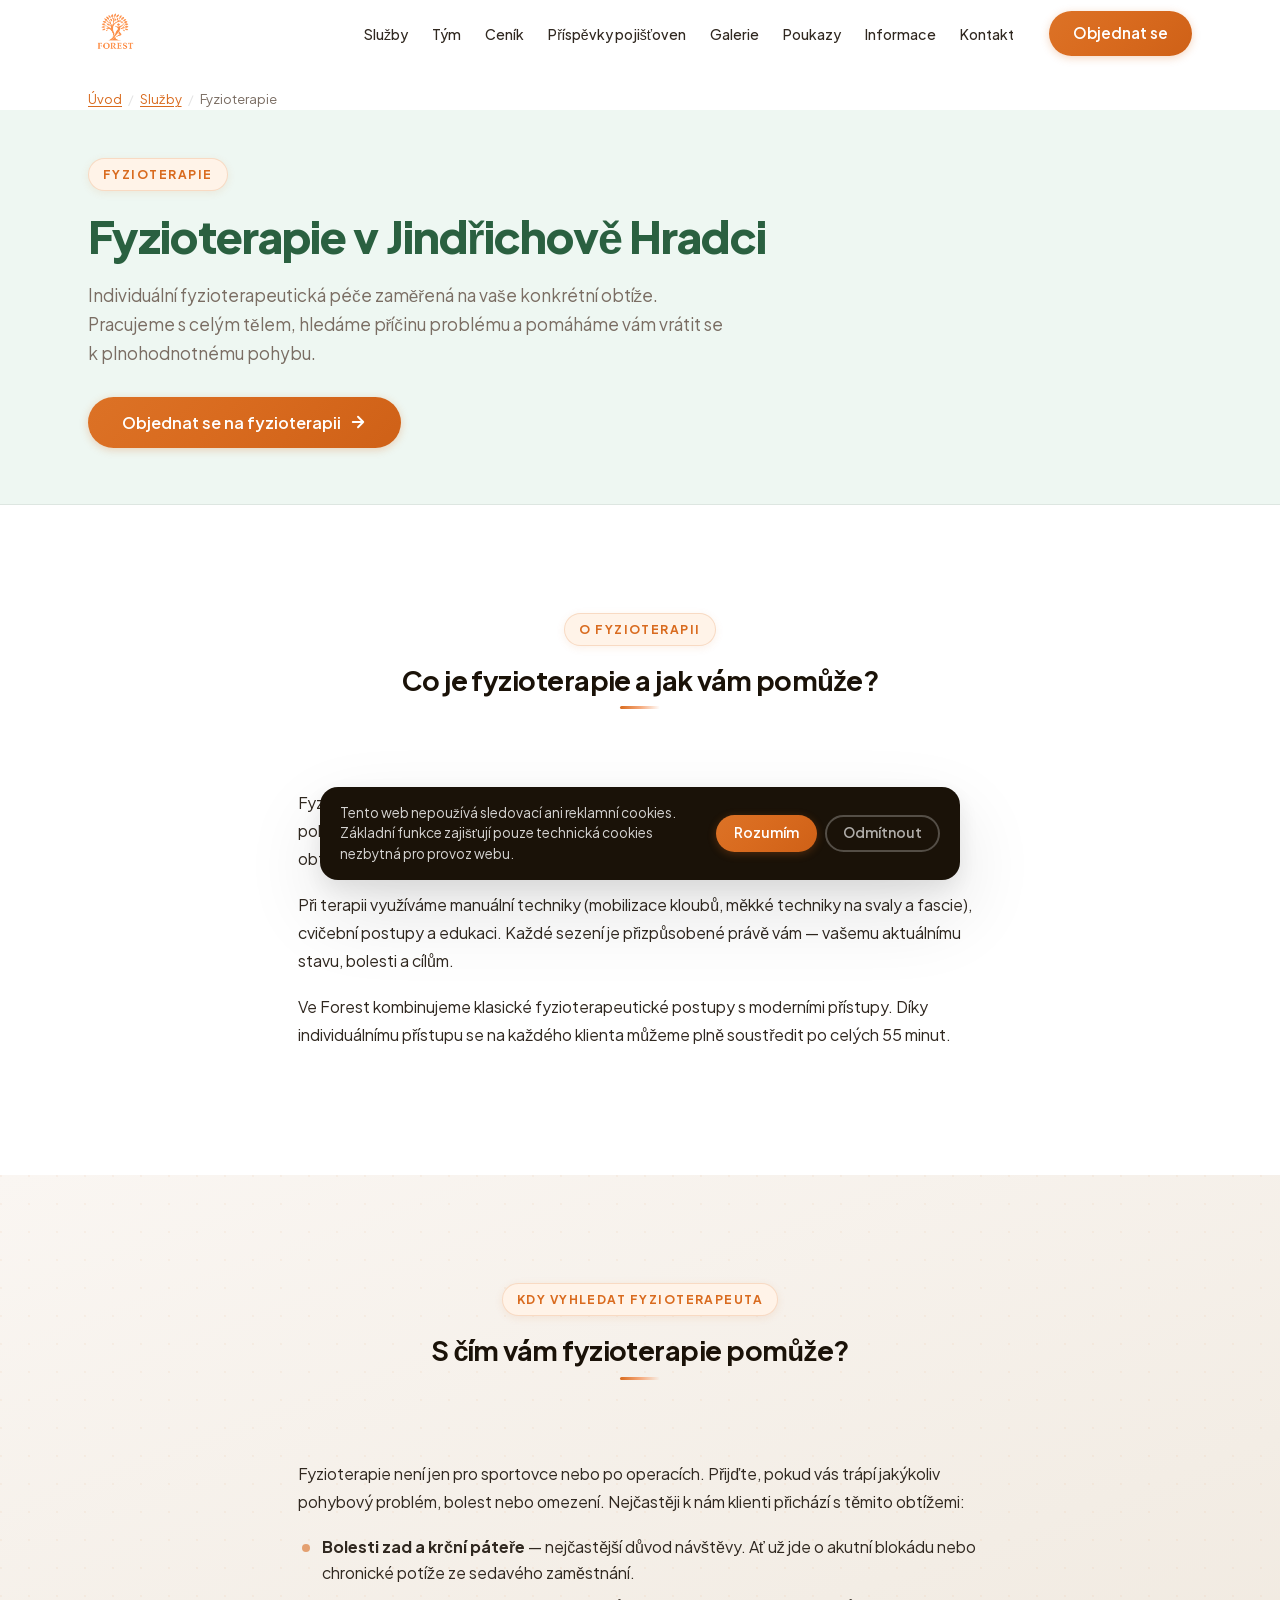
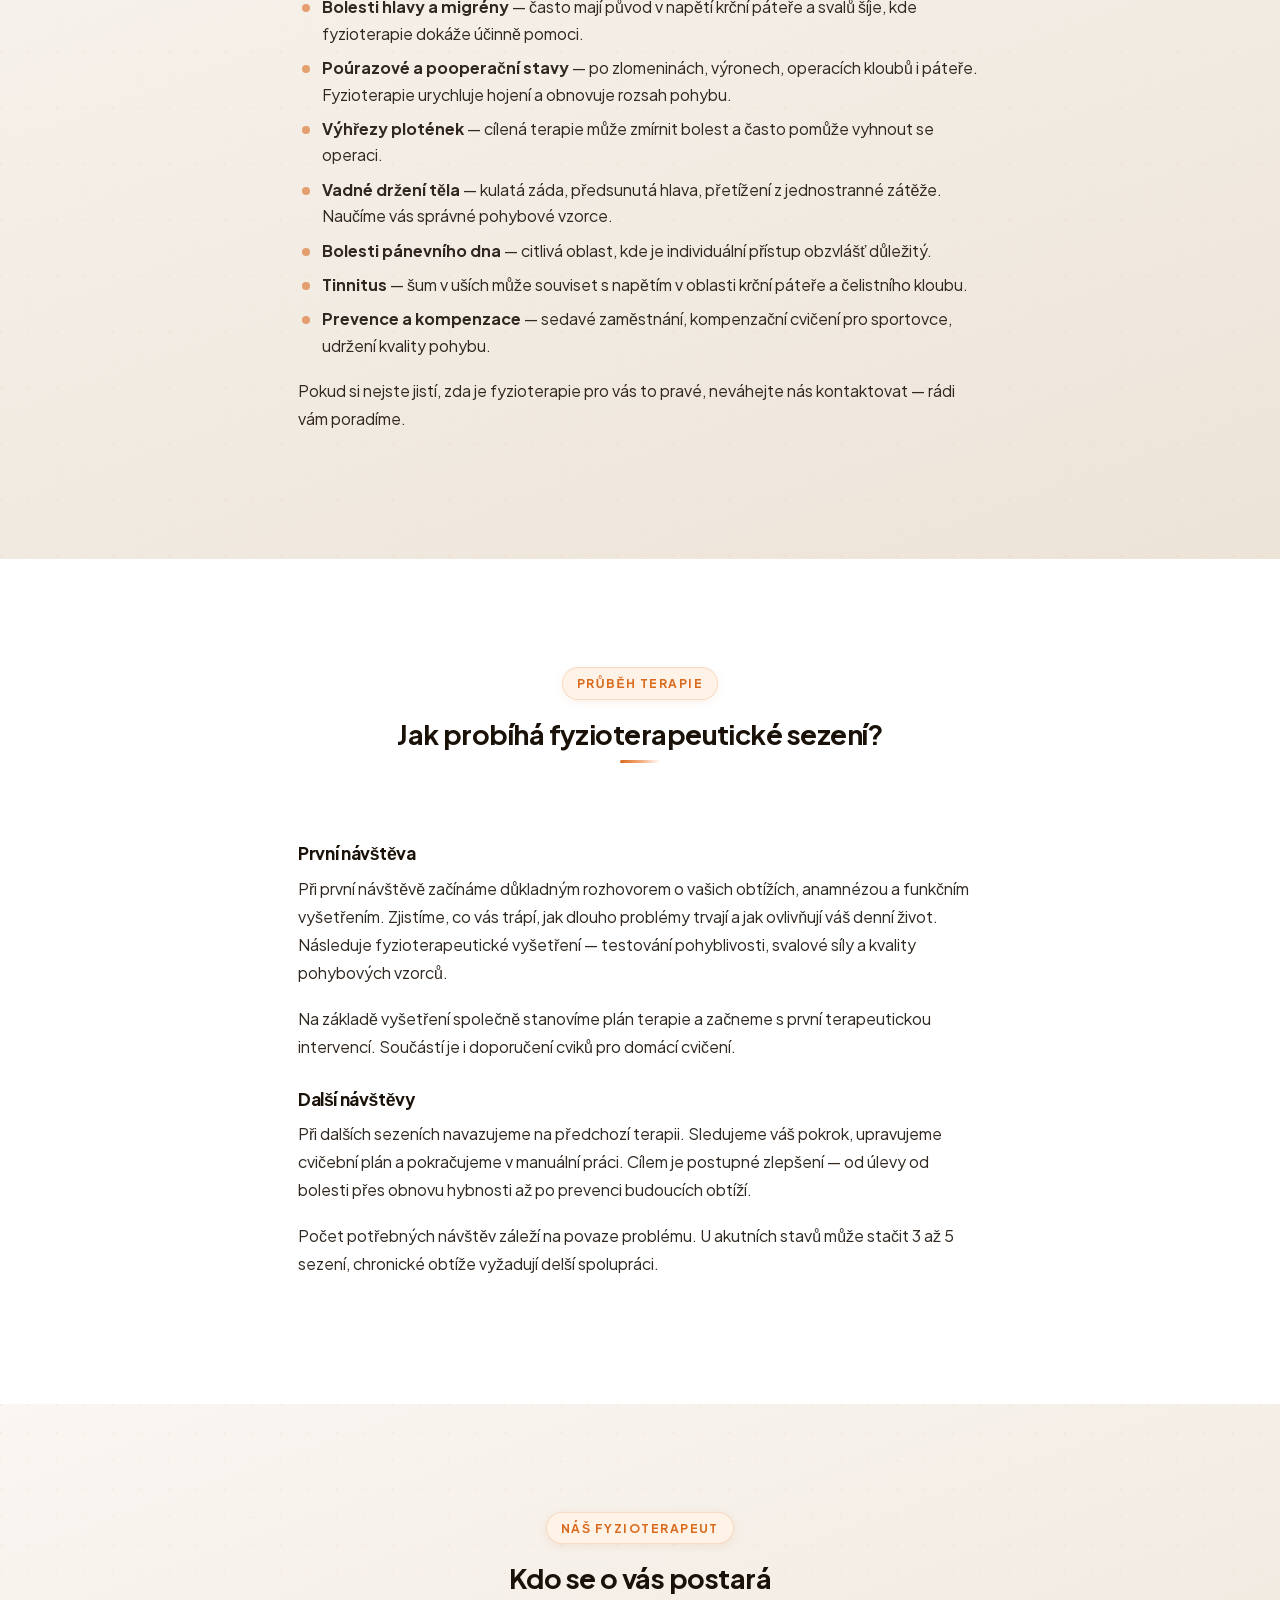
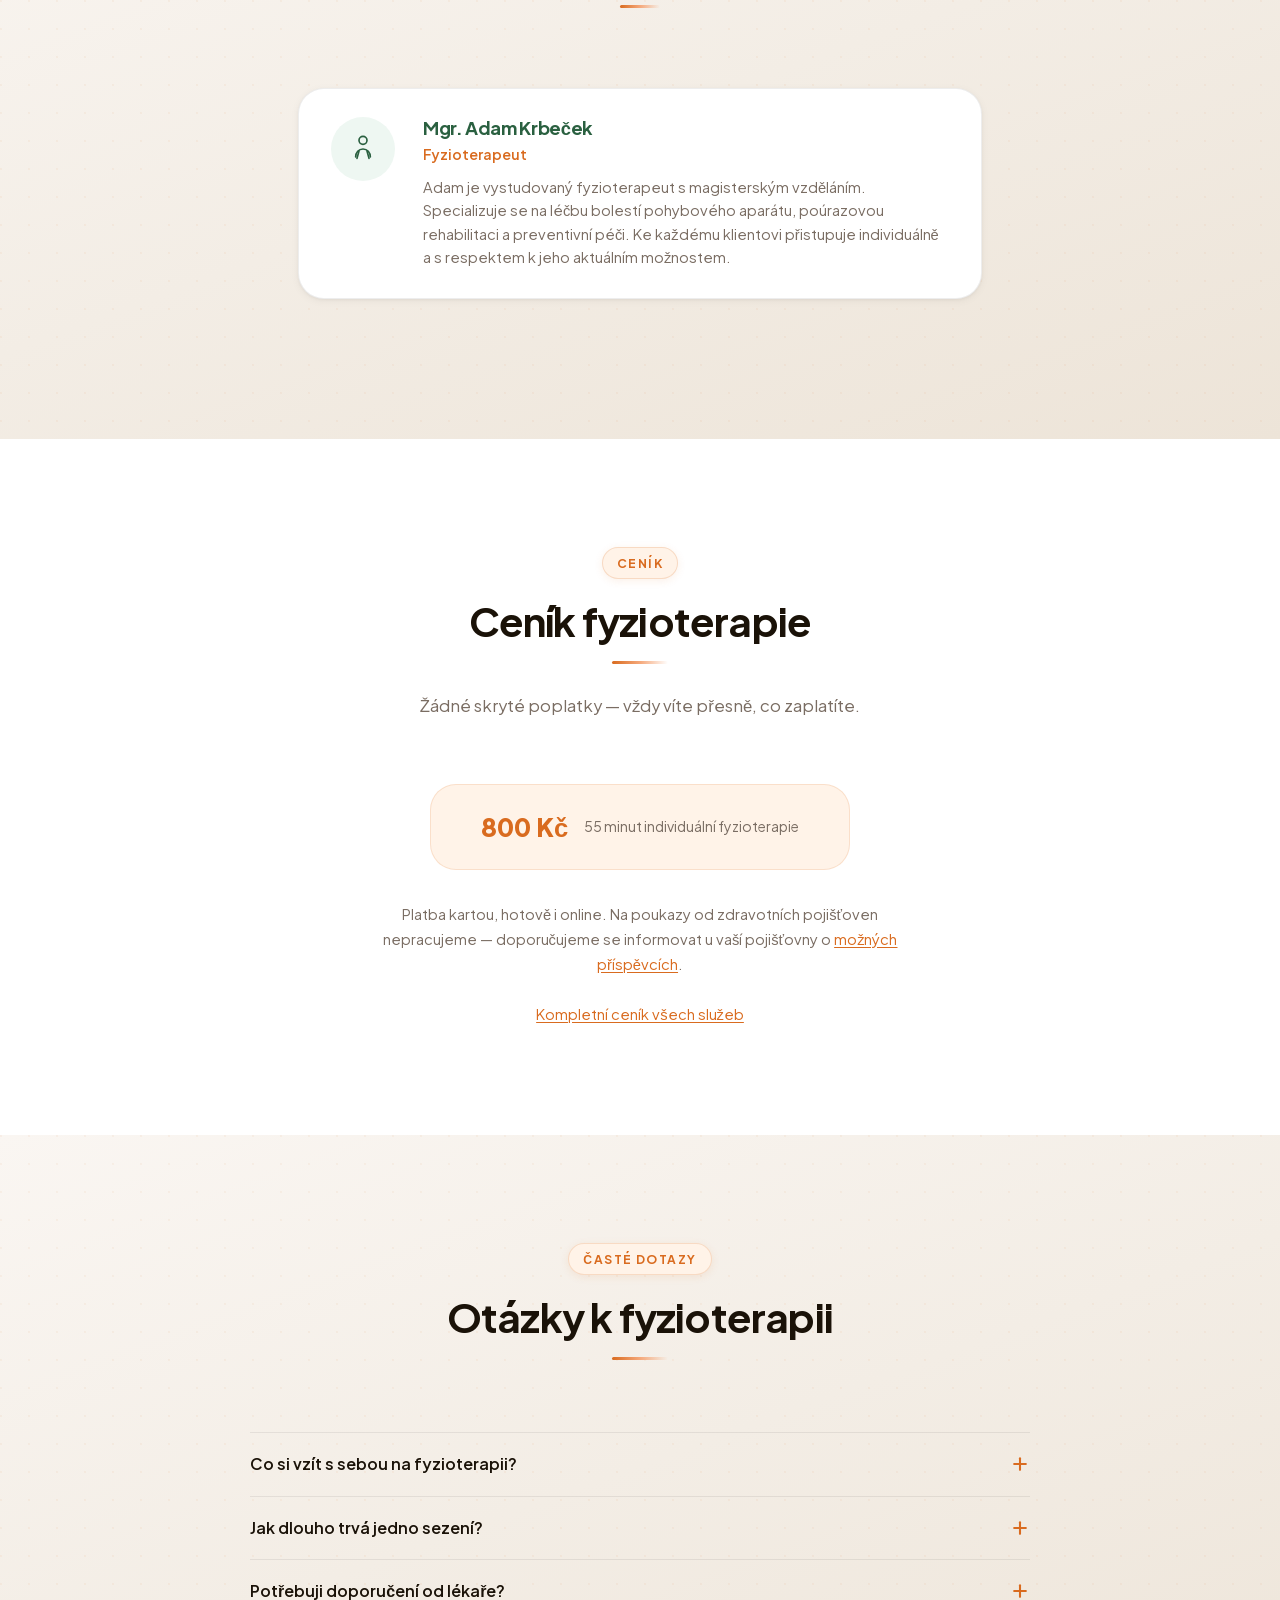
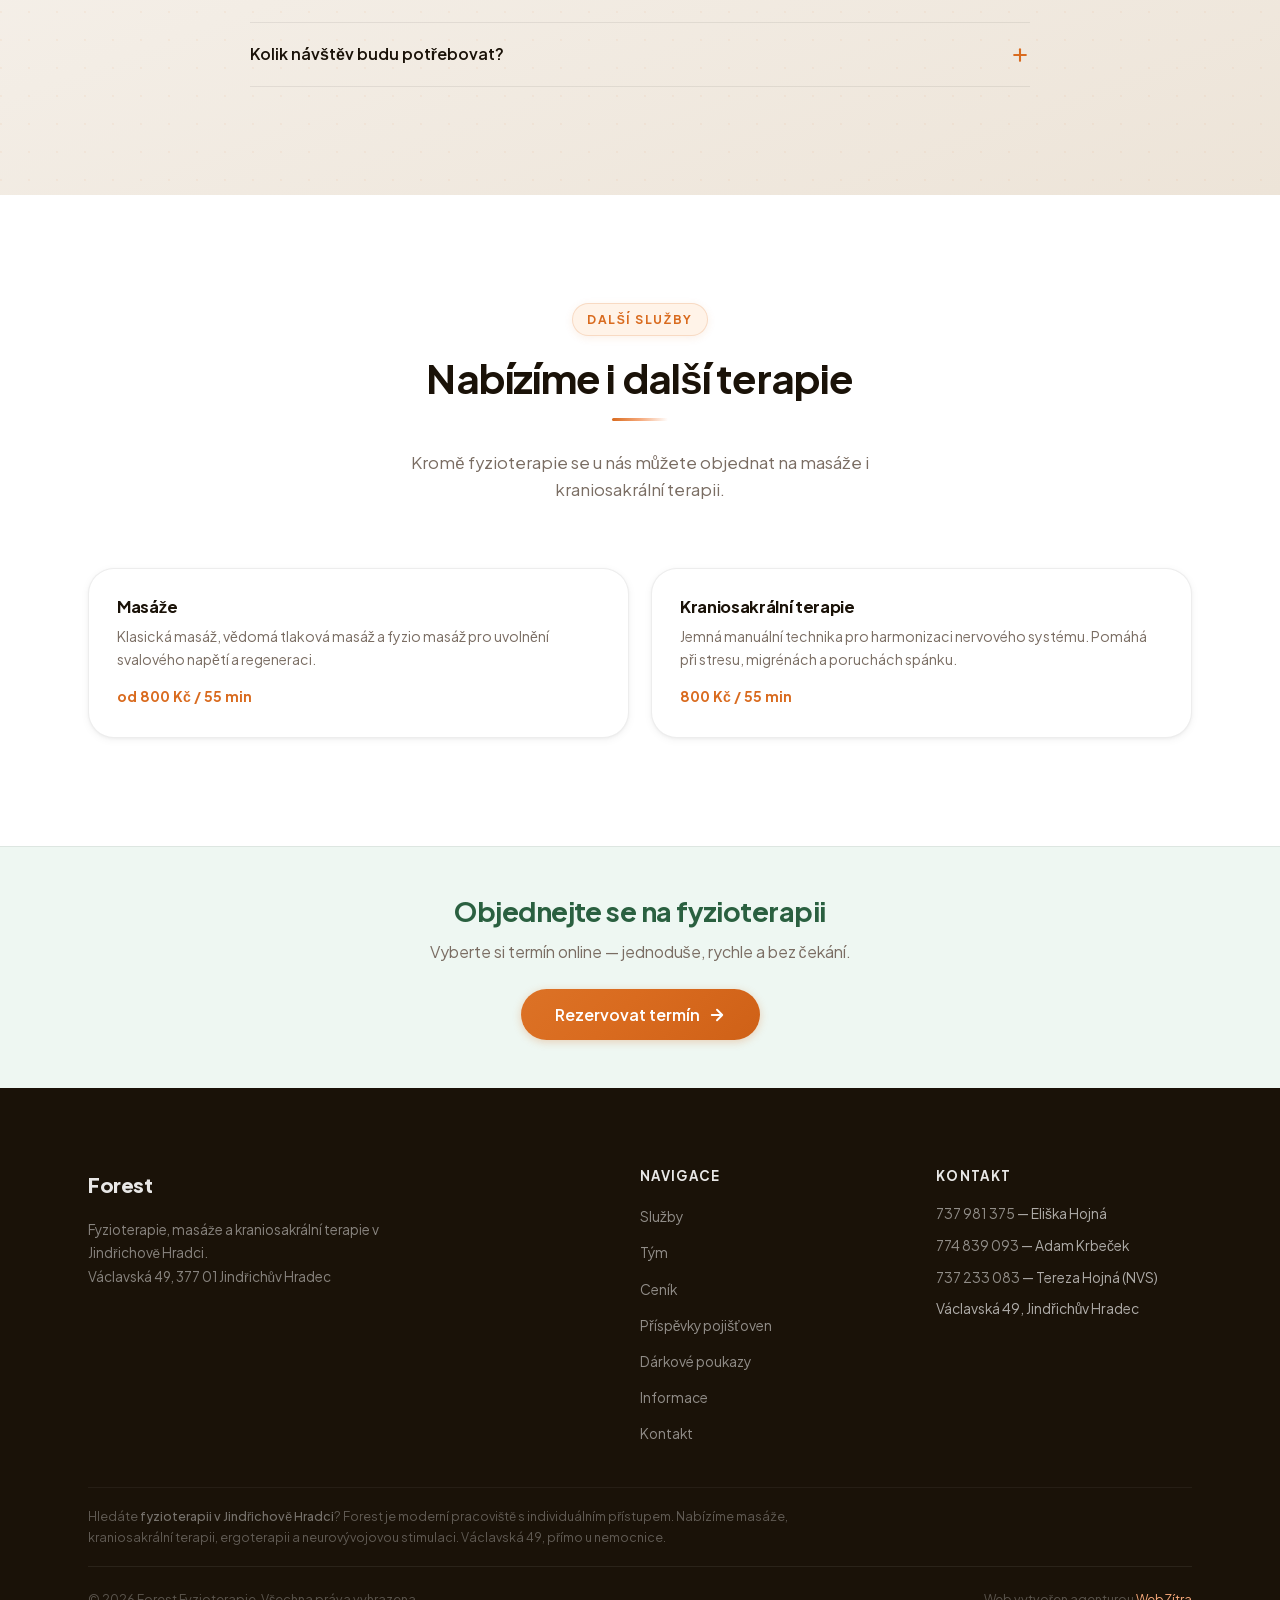
==== commit 58cd86fc: "Příspěvky zdravotních pojišťoven, dárkové poukazy, jména v patičce - Nová sekce „Příspěvky zdravotní" ====
--- a/fyzioterapie/index.html
+++ b/fyzioterapie/index.html
@@ -144,7 +144,7 @@
     }
     </script>
 
-    <link rel="stylesheet" href="../css/style.css?v=9">
+    <link rel="stylesheet" href="../css/style.css?v=10">
 </head>
 <body>
 
@@ -176,7 +176,9 @@
                 <li><a href="../#sluzby"    class="nav-link">Služby</a></li>
                 <li><a href="../#tym"       class="nav-link">Tým</a></li>
                 <li><a href="../#cenik"     class="nav-link">Ceník</a></li>
+                <li><a href="../#prispevky" class="nav-link">Příspěvky pojišťoven</a></li>
                 <li><a href="../#galerie"   class="nav-link">Galerie</a></li>
+                <li><a href="../#poukazy"   class="nav-link">Poukazy</a></li>
                 <li><a href="../#informace" class="nav-link">Informace</a></li>
                 <li><a href="../#kontakt"   class="nav-link">Kontakt</a></li>
             </ul>
@@ -378,8 +380,8 @@
 
         <p style="text-align:center; color: var(--text-muted); font-size: 0.92rem; max-width: 520px; margin: 0 auto;">
             Platba kartou, hotově i&nbsp;online. Na poukazy od zdravotních pojišťoven
-            nepracujeme — doporučujeme se informovat u&nbsp;vaší pojišťovny o&nbsp;možných
-            příspěvcích.
+            nepracujeme — doporučujeme se informovat u&nbsp;vaší pojišťovny o&nbsp;<a href="../#prispevky" style="color: var(--primary); text-decoration: underline; text-underline-offset: 2px;">možných
+            příspěvcích</a>.
             <br><br>
             <a href="../#cenik" style="color: var(--primary); text-decoration: underline; text-underline-offset: 2px;">Kompletní ceník všech služeb</a>
         </p>
@@ -502,6 +504,8 @@
                     <li><a href="../#sluzby">Služby</a></li>
                     <li><a href="../#tym">Tým</a></li>
                     <li><a href="../#cenik">Ceník</a></li>
+                    <li><a href="../#prispevky">Příspěvky pojišťoven</a></li>
+                    <li><a href="../#poukazy">Dárkové poukazy</a></li>
                     <li><a href="../#informace">Informace</a></li>
                     <li><a href="../#kontakt">Kontakt</a></li>
                 </ul>
@@ -509,9 +513,9 @@
 
             <address class="footer-contact">
                 <h3>Kontakt</h3>
-                <p><a href="tel:+420737981375">737 981 375</a></p>
-                <p><a href="tel:+420774839093">774 839 093</a></p>
-                <p><a href="tel:+420737233083">737 233 083</a></p>
+                <p><a href="tel:+420737981375">737 981 375</a> — Eliška Hojná</p>
+                <p><a href="tel:+420774839093">774 839 093</a> — Adam Krbeček</p>
+                <p><a href="tel:+420737233083">737 233 083</a> — Tereza Hojná (NVS)</p>
                 <p>Václavská 49, Jindřichův Hradec</p>
             </address>
 
@@ -540,7 +544,9 @@
         <li><a href="../#sluzby"    class="nav-link m-nav-link">Služby</a></li>
         <li><a href="../#tym"       class="nav-link m-nav-link">Tým</a></li>
         <li><a href="../#cenik"     class="nav-link m-nav-link">Ceník</a></li>
+        <li><a href="../#prispevky" class="nav-link m-nav-link">Příspěvky pojišťoven</a></li>
         <li><a href="../#galerie"   class="nav-link m-nav-link">Galerie</a></li>
+        <li><a href="../#poukazy"   class="nav-link m-nav-link">Poukazy</a></li>
         <li><a href="../#informace" class="nav-link m-nav-link">Informace</a></li>
         <li><a href="../#kontakt"   class="nav-link m-nav-link">Kontakt</a></li>
     </ul>
@@ -548,7 +554,7 @@
 </div>
 <div class="nav-overlay" id="nav-overlay" aria-hidden="true"></div>
 
-<script src="../js/main.js?v=6" defer></script>
+<script src="../js/main.js?v=7" defer></script>
 
 <!-- FAQ accordion toggle -->
 <script>
--- a/css/style.css
+++ b/css/style.css
@@ -458,6 +458,11 @@
     color: var(--primary);
     background: var(--primary-bg);
 }
+.nav-list .nav-link { white-space: nowrap; }
+/* Užší desktop — 8 položek se musí vejít na jeden řádek */
+@media (max-width: 1080px) {
+    .nav-list .nav-link { padding: 7px 8px; }
+}
 
 .nav-cta { flex-shrink: 0; }
 
@@ -487,8 +492,9 @@
 .hamburger.active span:nth-child(2) { opacity: 0; transform: scaleX(0); }
 .hamburger.active span:nth-child(3) { transform: translateY(-7px) rotate(-45deg); }
 
-/* Mobile — desktop nav schovej, hamburger ukaž */
-@media (max-width: 860px) {
+/* Mobile — desktop nav schovej, hamburger ukaž
+   (8 položek menu potřebuje ~930 px → hamburger až do 960 px) */
+@media (max-width: 960px) {
     .nav       { display: none; }
     .hamburger { display: flex; }
     .nav-cta   { display: none; }
@@ -527,7 +533,7 @@
     pointer-events: auto;
 }
 /* Na desktopu vždy schovaný — pojistka */
-@media (min-width: 861px) {
+@media (min-width: 961px) {
     .m-nav { display: none !important; }
 }
 
@@ -623,7 +629,16 @@
 .hero-fullimg h1 {
     color: #fff;
     margin-bottom: 24px;
-    text-shadow: 0 2px 20px rgba(0,0,0,0.3);
+    font-size: clamp(1.6rem, 4vw, 3rem);
+    line-height: 1.3;
+    text-shadow:
+        0 1px 2px rgba(0,0,0,0.4),
+        0 4px 12px rgba(0,0,0,0.25),
+        0 8px 30px rgba(0,0,0,0.15);
+}
+.hero-fullimg h1 em {
+    font-style: normal;
+    color: #fff;
 }
 .hero-fullimg .hero-perex {
     color: rgba(255,255,255,0.85);
@@ -637,6 +652,31 @@
     gap: 12px;
     flex-wrap: wrap;
     margin-bottom: 40px;
+}
+
+/* Sekundární odkaz na příspěvky pojišťoven — sklo na tmavém hero */
+.hero-insurance-link {
+    display: inline-flex;
+    align-items: center;
+    gap: 10px;
+    padding: 13px 22px 13px 16px;
+    border-radius: var(--radius-full);
+    background: rgba(255,255,255,0.10);
+    border: 1px solid rgba(255,255,255,0.35);
+    -webkit-backdrop-filter: blur(10px);
+    backdrop-filter: blur(10px);
+    color: #fff;
+    font-size: 0.95rem;
+    font-weight: 600;
+    line-height: 1.25;
+    text-decoration: none;
+    transition: background var(--ease), border-color var(--ease), transform var(--ease);
+}
+.hero-insurance-link svg { flex-shrink: 0; color: var(--primary-light); }
+.hero-insurance-link:hover {
+    background: rgba(255,255,255,0.18);
+    border-color: rgba(255,255,255,0.6);
+    transform: translateY(-2px);
 }
 
 /* White outline button for dark hero */
@@ -1138,6 +1178,429 @@
 }
 
 /* ═══════════════════════════════════════════════════════
+   PŘÍSPĚVKY ZDRAVOTNÍCH POJIŠŤOVEN
+═══════════════════════════════════════════════════════ */
+.ins-subhead {
+    display: flex;
+    align-items: center;
+    gap: 20px;
+    font-size: clamp(1.2rem, 2.4vw, 1.5rem);
+    text-align: center;
+    margin-bottom: 40px;
+}
+.ins-subhead::before,
+.ins-subhead::after {
+    content: '';
+    flex: 1;
+    height: 2px;
+    border-radius: 2px;
+    background: linear-gradient(90deg, transparent, var(--primary-light));
+}
+.ins-subhead::after {
+    background: linear-gradient(90deg, var(--primary-light), transparent);
+}
+
+/* Jak to funguje — 4 kroky */
+.ins-steps {
+    display: grid;
+    grid-template-columns: repeat(4, 1fr);
+    gap: 24px;
+    margin-bottom: clamp(56px, 8vw, 88px);
+}
+.ins-step {
+    position: relative;
+    text-align: center;
+    padding: 0 6px;
+}
+.ins-step-icon {
+    position: relative;
+    width: 88px;
+    height: 88px;
+    margin: 0 auto 22px;
+    border-radius: 50%;
+    display: grid;
+    place-items: center;
+    color: var(--primary);
+    background: radial-gradient(circle at 30% 25%, #FFE6D2 0%, var(--primary-bg) 70%);
+    box-shadow: 0 0 0 8px rgba(217,107,31,0.06), var(--shadow-sm);
+}
+.ins-step-num {
+    position: absolute;
+    top: -2px;
+    right: -6px;
+    width: 30px;
+    height: 30px;
+    border-radius: 50%;
+    display: grid;
+    place-items: center;
+    background: linear-gradient(135deg, #E07B2F 0%, var(--primary) 50%, #C85A12 100%);
+    color: #fff;
+    font-size: 0.85rem;
+    font-weight: 800;
+    border: 3px solid #fff;
+    box-shadow: 0 4px 10px rgba(217,107,31,0.35);
+}
+/* Tečkovaná spojnice mezi kroky */
+.ins-step:not(:last-child)::after {
+    content: '';
+    position: absolute;
+    top: 44px;
+    left: calc(50% + 60px);
+    width: calc(100% + 24px - 120px);
+    border-top: 2px dotted rgba(217,107,31,0.45);
+}
+.ins-step p {
+    font-size: 0.95rem;
+    color: var(--text);
+    line-height: 1.55;
+    max-width: 240px;
+    margin: 0 auto;
+}
+@media (max-width: 720px) {
+    .ins-steps { grid-template-columns: 1fr; gap: 28px; }
+    .ins-step {
+        display: grid;
+        grid-template-columns: 64px 1fr;
+        gap: 18px;
+        align-items: start;
+        text-align: left;
+        padding: 0;
+    }
+    .ins-step-icon {
+        width: 64px;
+        height: 64px;
+        margin: 0;
+        box-shadow: 0 0 0 6px rgba(217,107,31,0.06), var(--shadow-sm);
+    }
+    .ins-step-icon svg { width: 26px; height: 26px; }
+    .ins-step-num { width: 26px; height: 26px; font-size: 0.78rem; top: -6px; right: -8px; }
+    .ins-step p { align-self: center; max-width: none; margin: 0; }
+    /* Svislá spojnice pod ikonou */
+    .ins-step:not(:last-child)::after {
+        top: 76px;
+        left: 31px;
+        width: 0;
+        height: calc(100% - 48px);
+        border-top: none;
+        border-left: 2px dotted rgba(217,107,31,0.45);
+    }
+}
+
+/* Karty pojišťoven — rozbalovací (<details>), vidět jen pojišťovna */
+.ins-hint {
+    text-align: center;
+    font-size: 0.9rem;
+    color: var(--text-muted);
+    margin: -24px 0 28px;
+}
+.ins-grid {
+    display: grid;
+    grid-template-columns: repeat(2, 1fr);
+    gap: 14px 20px;
+    align-items: start;   /* rozbalená karta neroztahuje sousední */
+    margin-bottom: 22px;
+}
+@media (max-width: 760px) {
+    .ins-grid { grid-template-columns: 1fr; gap: 12px; }
+}
+.ins-card {
+    background: var(--bg);
+    border: 1px solid var(--border);
+    border-radius: var(--radius-xl);
+    box-shadow: var(--shadow-sm);
+    transition: box-shadow var(--ease), border-color var(--ease);
+}
+.ins-card:hover { box-shadow: var(--shadow-md); }
+.ins-card[open] {
+    border-color: rgba(217,107,31,0.3);
+    box-shadow: var(--shadow-md);
+}
+
+.ins-card-head {
+    display: flex;
+    align-items: center;
+    gap: 14px;
+    padding: 16px 20px;
+    cursor: pointer;
+    list-style: none;
+    border-radius: var(--radius-xl);
+    -webkit-tap-highlight-color: transparent;
+}
+.ins-card-head::-webkit-details-marker { display: none; }
+.ins-card-head:focus-visible { outline-offset: -3px; }
+.ins-card[open] .ins-card-head {
+    border-bottom: 1px solid var(--border);
+    border-radius: var(--radius-xl) var(--radius-xl) 0 0;
+}
+.ins-card-title {
+    display: flex;
+    flex-direction: column;
+    flex: 1;
+    min-width: 0;
+}
+.ins-name {
+    font-size: 1.1rem;
+    font-weight: 700;
+    color: var(--heading);
+    line-height: 1.25;
+}
+.ins-fullname {
+    font-size: 0.8rem;
+    color: var(--text-muted);
+    line-height: 1.4;
+}
+.ins-count {
+    flex-shrink: 0;
+    font-size: 0.76rem;
+    font-weight: 700;
+    color: var(--primary);
+    background: var(--primary-bg);
+    padding: 4px 10px;
+    border-radius: var(--radius-full);
+    white-space: nowrap;
+}
+.ins-chevron {
+    flex-shrink: 0;
+    width: 10px;
+    height: 10px;
+    margin: 0 4px 4px 2px;
+    border-right: 2px solid var(--primary);
+    border-bottom: 2px solid var(--primary);
+    transform: rotate(45deg);
+    transition: transform var(--ease);
+}
+.ins-card[open] .ins-chevron { transform: rotate(-135deg); margin-bottom: -4px; }
+
+.ins-programs {
+    padding: 0 22px 6px;
+}
+.ins-card[open] .ins-programs {
+    animation: ins-reveal 0.28s ease;
+}
+@keyframes ins-reveal {
+    from { opacity: 0; transform: translateY(-6px); }
+    to   { opacity: 1; transform: none; }
+}
+.ins-code {
+    flex-shrink: 0;
+    width: 50px;
+    height: 50px;
+    border-radius: 14px;
+    display: grid;
+    place-items: center;
+    font-size: 0.92rem;
+    font-weight: 800;
+    letter-spacing: 0.02em;
+    color: var(--ins);
+    background: #F5F2EE;
+    background: color-mix(in srgb, var(--ins) 11%, #fff);
+}
+.ins-program { padding: 16px 0; }
+.ins-program + .ins-program { border-top: 1px dashed var(--border-mid); }
+.ins-program-head {
+    display: flex;
+    flex-wrap: wrap;
+    align-items: baseline;
+    justify-content: space-between;
+    gap: 4px 14px;
+    margin-bottom: 8px;
+}
+.ins-program-head h4 {
+    font-size: 0.98rem;
+    font-weight: 700;
+    color: var(--heading);
+    line-height: 1.35;
+}
+.ins-program-for {
+    display: block;
+    font-size: 0.78rem;
+    font-weight: 500;
+    color: var(--text-muted);
+    letter-spacing: 0;
+    margin-top: 2px;
+}
+.ins-amount {
+    font-size: 1rem;
+    font-weight: 800;
+    color: var(--primary);
+    white-space: nowrap;
+}
+.ins-covers {
+    font-size: 0.87rem;
+    color: var(--text);
+    line-height: 1.55;
+    margin: 0 0 6px;
+}
+.ins-covers span { font-weight: 600; color: var(--forest); }
+.ins-cond {
+    font-size: 0.8rem;
+    color: var(--text-muted);
+    line-height: 1.55;
+    margin: 0;
+}
+
+.ins-note {
+    display: flex;
+    align-items: center;
+    gap: 18px;
+    max-width: 760px;
+    margin: 18px auto 0;
+    padding: 20px 26px;
+    border-radius: var(--radius-xl);
+    background: linear-gradient(135deg, var(--primary-bg) 0%, #FFF8F2 100%);
+    box-shadow: var(--shadow-sm), 0 0 0 1px rgba(217,107,31,0.12);
+}
+.ins-note-icon {
+    flex-shrink: 0;
+    width: 44px;
+    height: 44px;
+    border-radius: 50%;
+    display: grid;
+    place-items: center;
+    background: rgba(217,107,31,0.15);
+    color: var(--primary);
+}
+.ins-note p {
+    font-size: 0.92rem;
+    color: var(--text);
+    line-height: 1.6;
+    margin: 0;
+}
+.ins-note strong { color: var(--primary-hover); }
+@media (max-width: 520px) {
+    .ins-card-head { padding: 14px 16px; gap: 12px; }
+    .ins-programs { padding: 0 16px 4px; }
+    .ins-code { width: 44px; height: 44px; font-size: 0.85rem; }
+    .ins-note { align-items: flex-start; padding: 18px; gap: 14px; }
+}
+@media (prefers-reduced-motion: reduce) {
+    .ins-card[open] .ins-programs { animation: none; }
+}
+
+/* ═══════════════════════════════════════════════════════
+   DÁRKOVÉ POUKAZY
+═══════════════════════════════════════════════════════ */
+.voucher-grid {
+    display: grid;
+    grid-template-columns: 1fr 1fr;
+    gap: 28px;
+    margin-bottom: 36px;
+}
+@media (max-width: 760px) {
+    .voucher-grid { grid-template-columns: 1fr; }
+}
+
+.voucher-card {
+    display: flex;
+    flex-direction: column;
+    background: var(--bg);
+    border-radius: var(--radius-xl);
+    box-shadow: var(--shadow-md);
+    border: 1px solid var(--border);
+    overflow: hidden;
+    transition: transform var(--ease), box-shadow var(--ease);
+}
+.voucher-card:hover {
+    transform: translateY(-4px);
+    box-shadow: var(--shadow-lg);
+}
+.voucher-img {
+    width: 100%;
+    height: auto;
+    aspect-ratio: 1000 / 700;
+    object-fit: cover;
+    object-position: top;
+    border-bottom: 1px solid var(--border);
+}
+.voucher-body {
+    display: flex;
+    flex-direction: column;
+    gap: 20px;
+    padding: 24px 26px 26px;
+    flex: 1;
+}
+.voucher-head {
+    display: flex;
+    justify-content: space-between;
+    align-items: flex-start;
+    gap: 16px;
+    flex: 1;
+}
+.voucher-head h3 { font-size: 1.1rem; margin-bottom: 4px; }
+.voucher-services {
+    font-size: 0.88rem;
+    color: var(--text-muted);
+    line-height: 1.5;
+    margin: 0;
+}
+.voucher-price {
+    font-size: 1.6rem;
+    font-weight: 800;
+    color: var(--primary);
+    white-space: nowrap;
+    line-height: 1.1;
+}
+.voucher-body .btn { white-space: normal; text-align: center; }
+/* Na úzkém mobilu jen „Objednat poukaz" — odkaz i tak rovnou vytáčí číslo */
+@media (max-width: 420px) {
+    .voucher-btn-phone { display: none; }
+}
+
+.voucher-how {
+    max-width: 820px;
+    margin: 0 auto;
+    padding: 28px 30px;
+    background: var(--bg);
+    border-radius: var(--radius-xl);
+    box-shadow: var(--shadow-sm);
+}
+.voucher-how h3 { font-size: 1.05rem; margin-bottom: 18px; }
+.voucher-steps {
+    display: grid;
+    grid-template-columns: repeat(3, 1fr);
+    gap: 20px;
+    margin-bottom: 20px;
+}
+.voucher-steps li {
+    display: flex;
+    gap: 12px;
+    align-items: flex-start;
+    font-size: 0.9rem;
+    color: var(--text);
+    line-height: 1.55;
+}
+.voucher-steps li span {
+    flex-shrink: 0;
+    width: 28px;
+    height: 28px;
+    border-radius: 50%;
+    display: grid;
+    place-items: center;
+    background: var(--primary-bg);
+    color: var(--primary);
+    font-size: 0.82rem;
+    font-weight: 800;
+    border: 1px solid rgba(217,107,31,0.2);
+}
+.voucher-note {
+    display: flex;
+    gap: 10px;
+    align-items: flex-start;
+    padding-top: 16px;
+    border-top: 1px solid var(--border);
+    font-size: 0.84rem;
+    color: var(--text-muted);
+    line-height: 1.55;
+    margin: 0;
+}
+.voucher-note svg { flex-shrink: 0; color: var(--forest); margin-top: 2px; }
+@media (max-width: 760px) {
+    .voucher-steps { grid-template-columns: 1fr; gap: 14px; }
+    .voucher-how { padding: 22px 20px; }
+    .voucher-body { padding: 20px; }
+}
+
+/* ═══════════════════════════════════════════════════════
    GALERIE
 ═══════════════════════════════════════════════════════ */
 .gallery-grid {
@@ -1242,6 +1705,14 @@
     line-height: 1.65;
     margin: 0;
 }
+.info-link {
+    display: inline-block;
+    margin-top: 12px;
+    font-size: 0.88rem;
+    font-weight: 600;
+    color: var(--primary);
+}
+.info-link:hover { text-decoration: underline; text-underline-offset: 3px; }
 
 .info-list { display: flex; flex-direction: column; gap: 10px; }
 .info-list li {
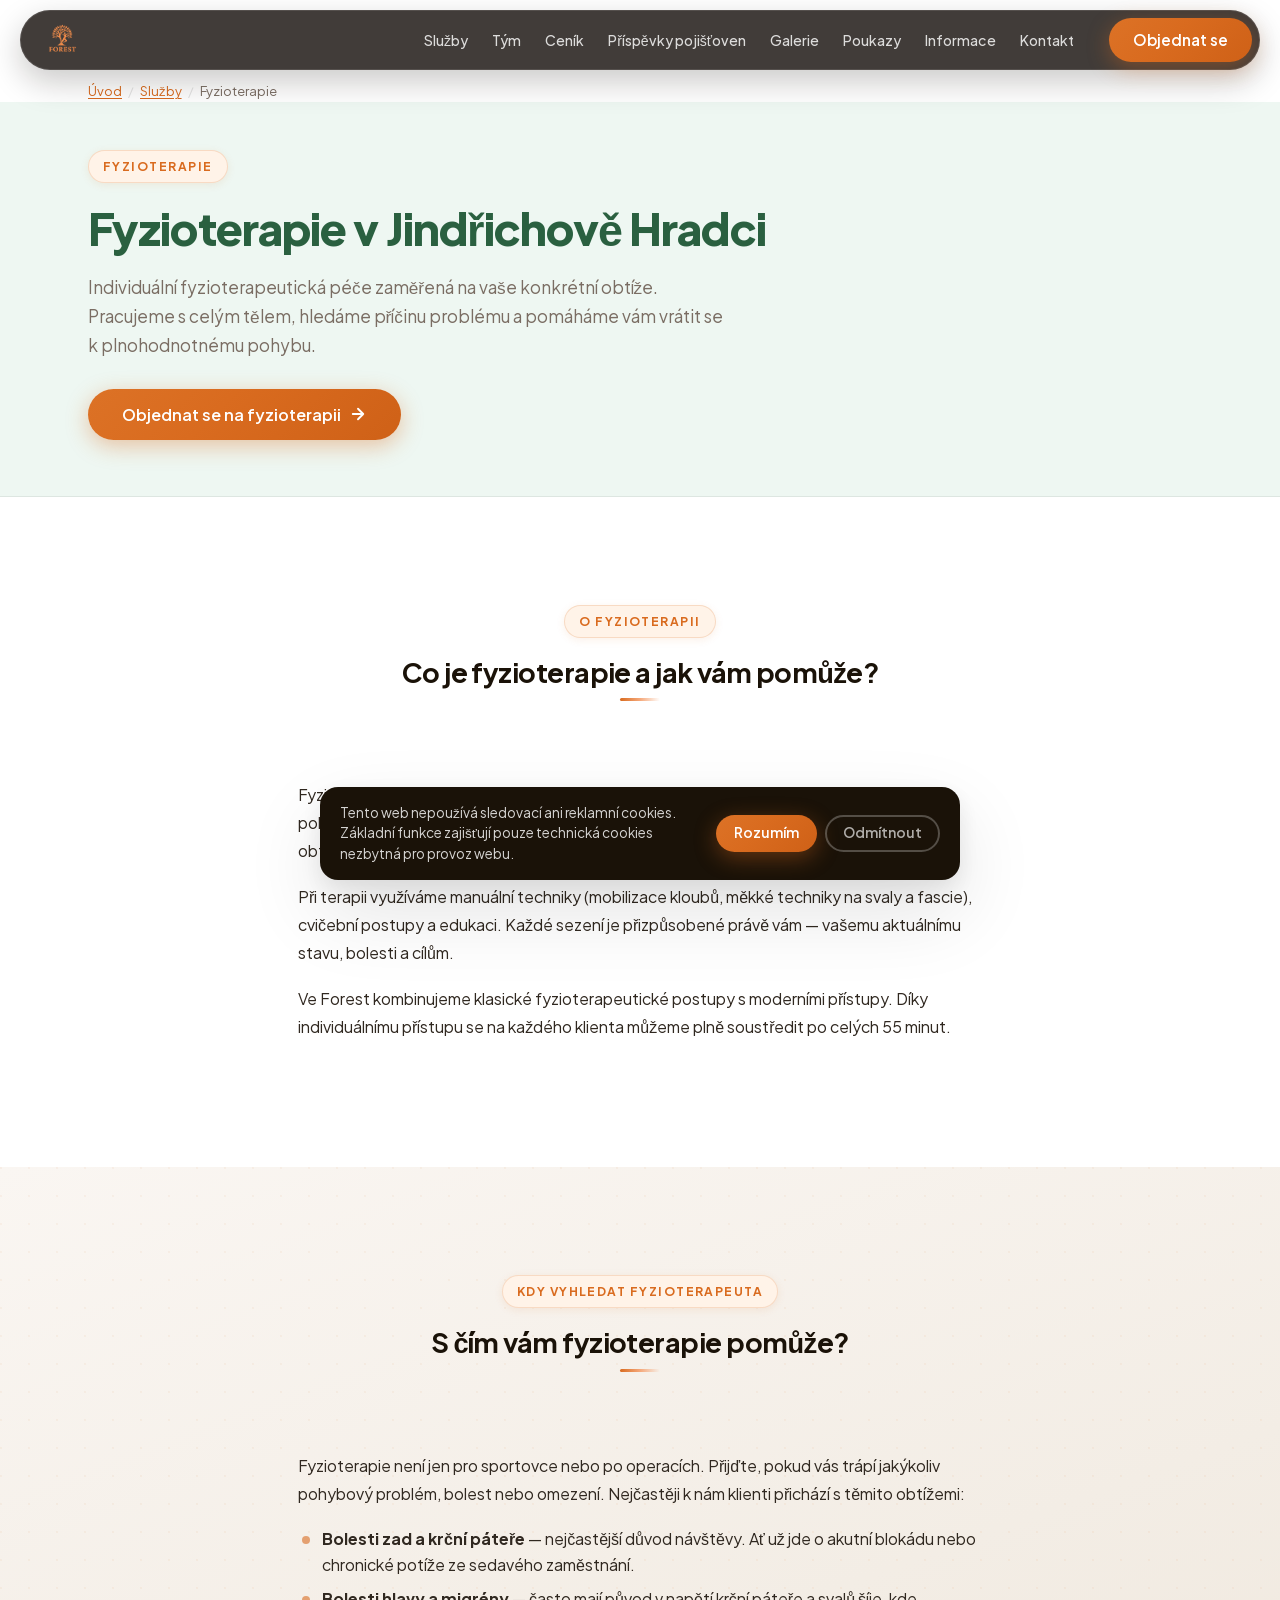
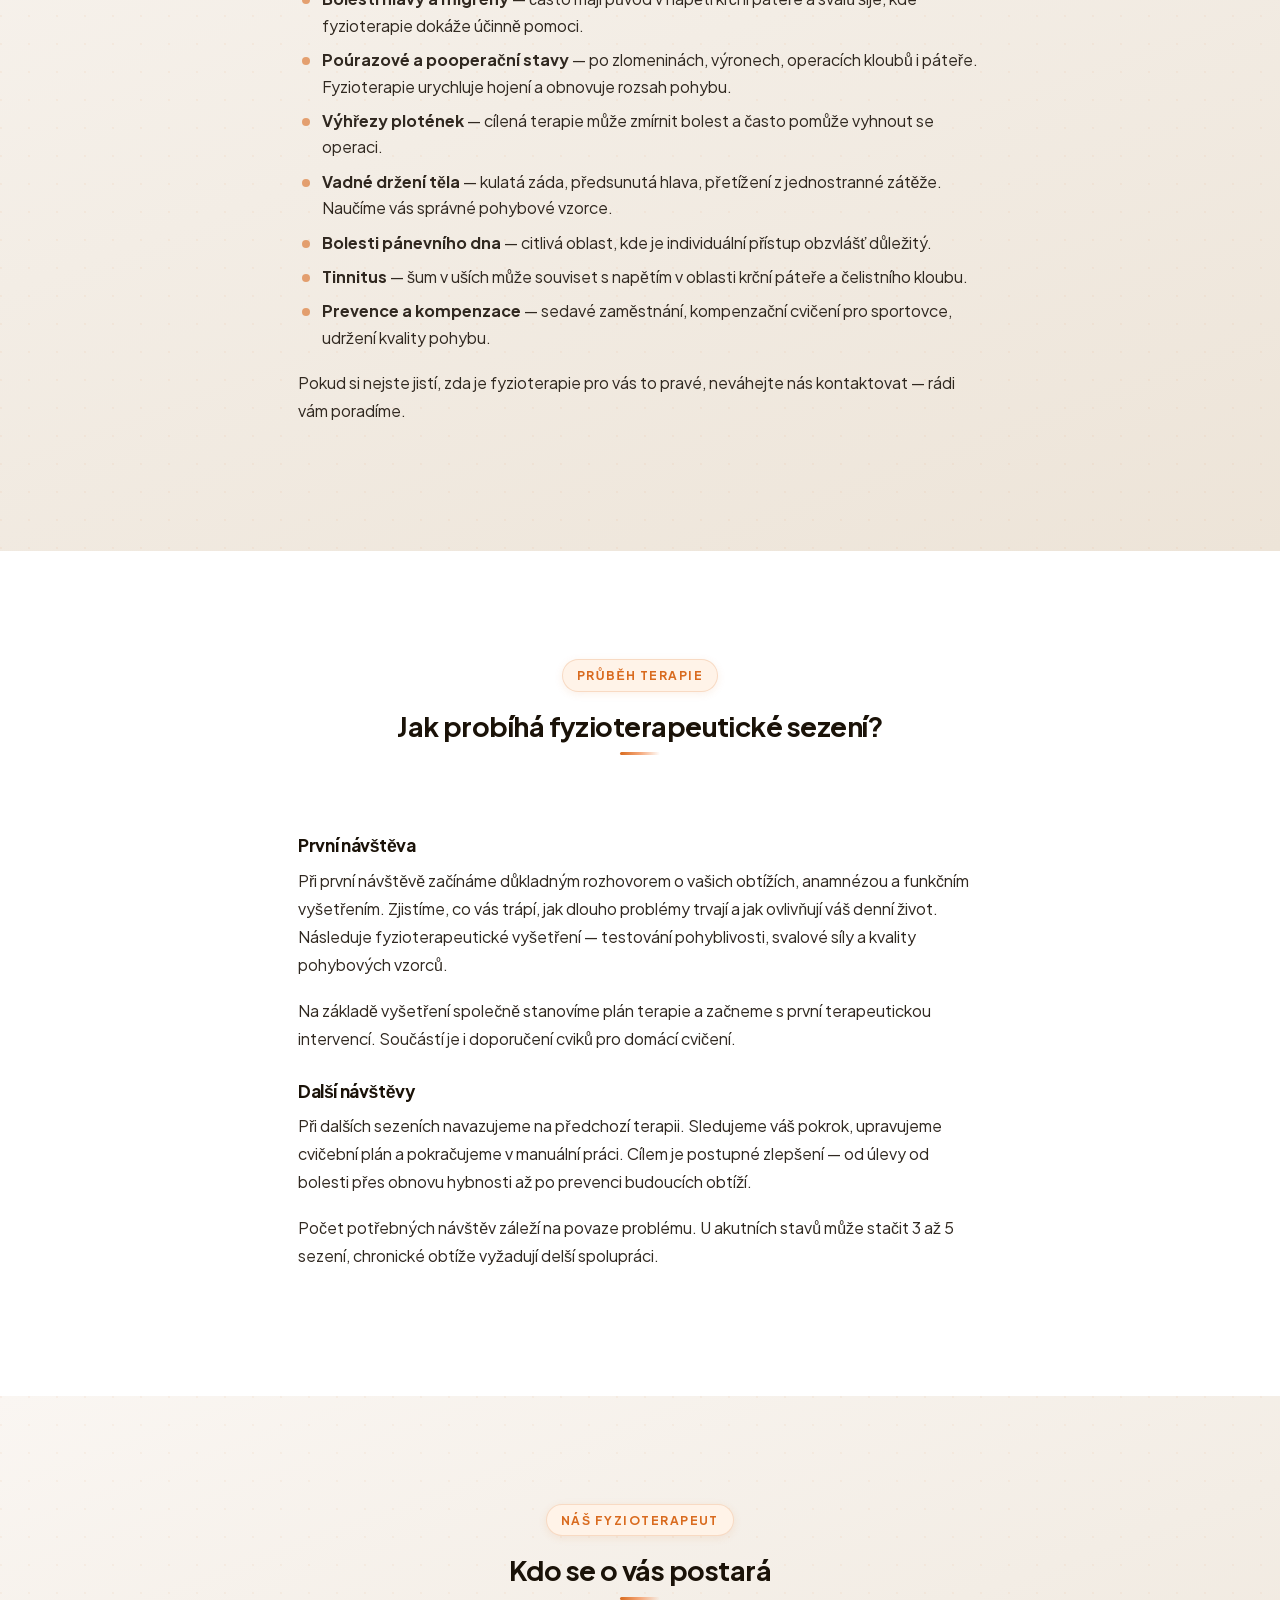
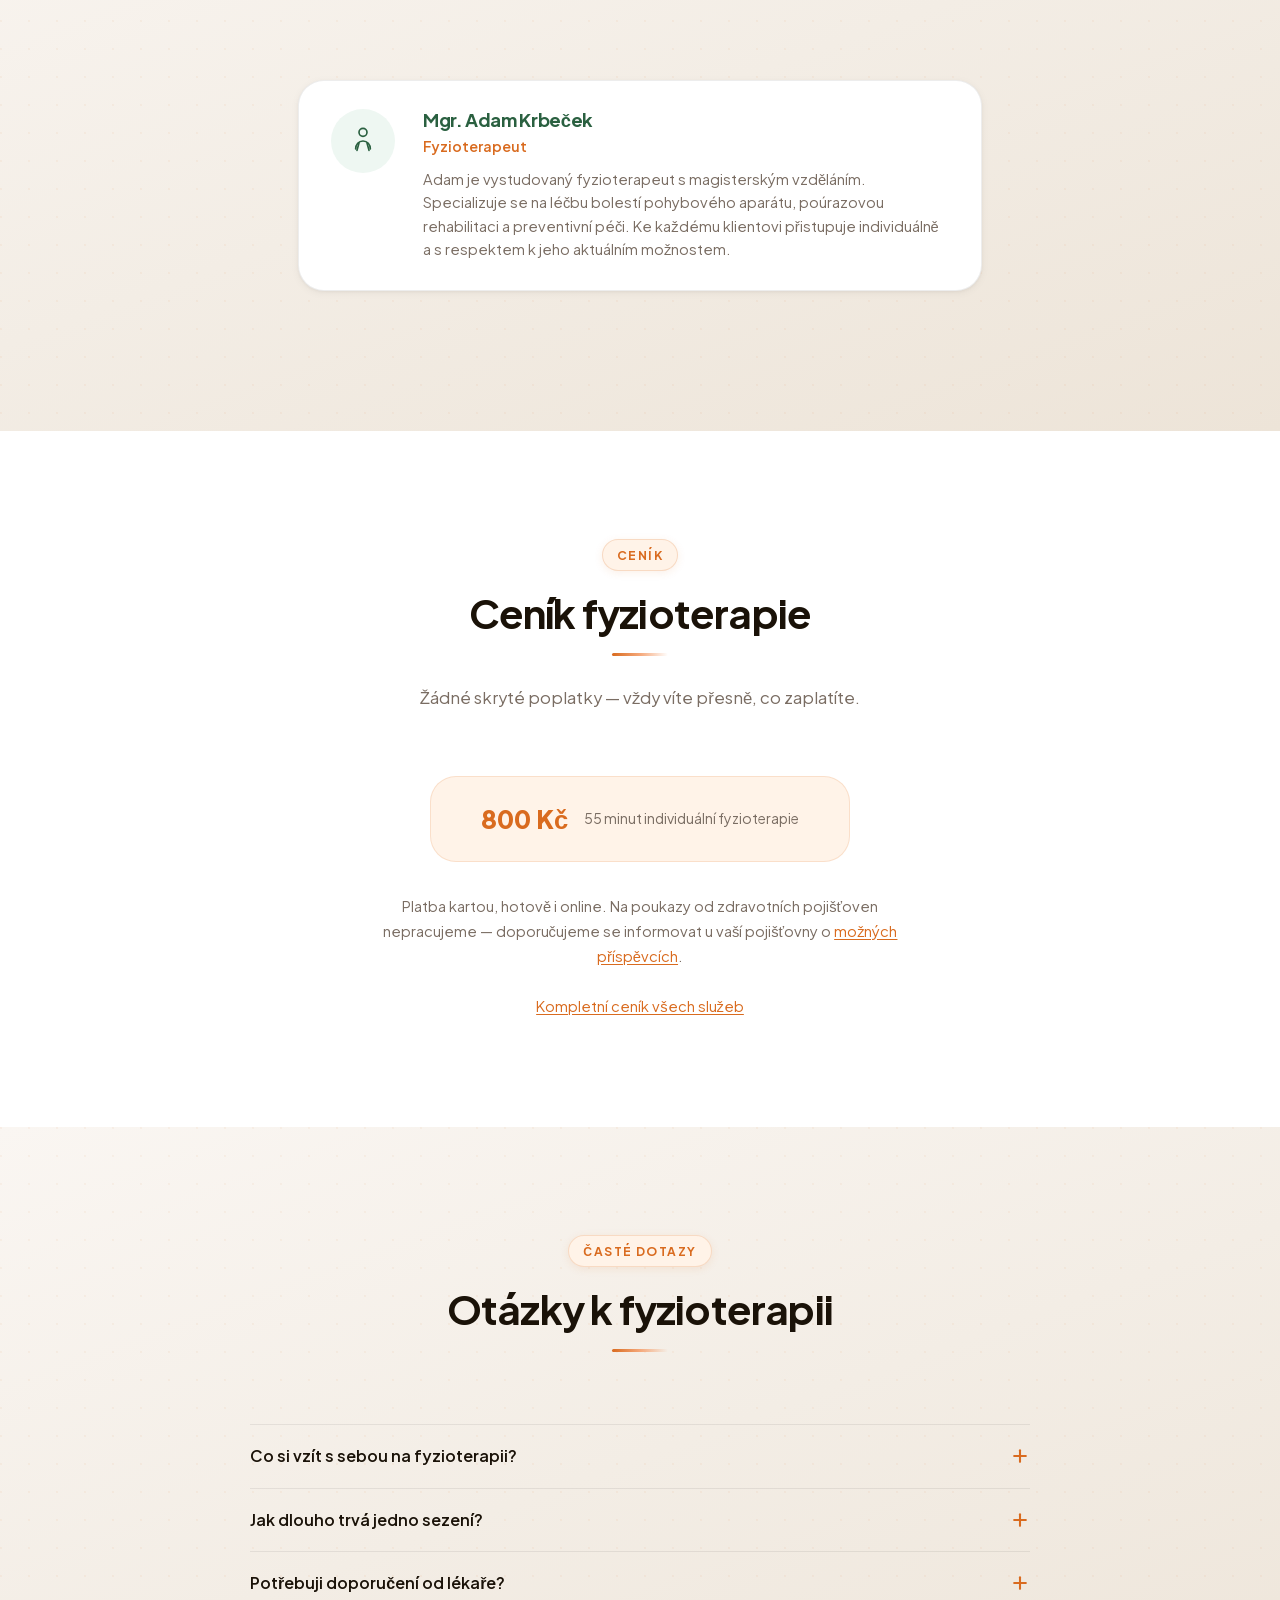
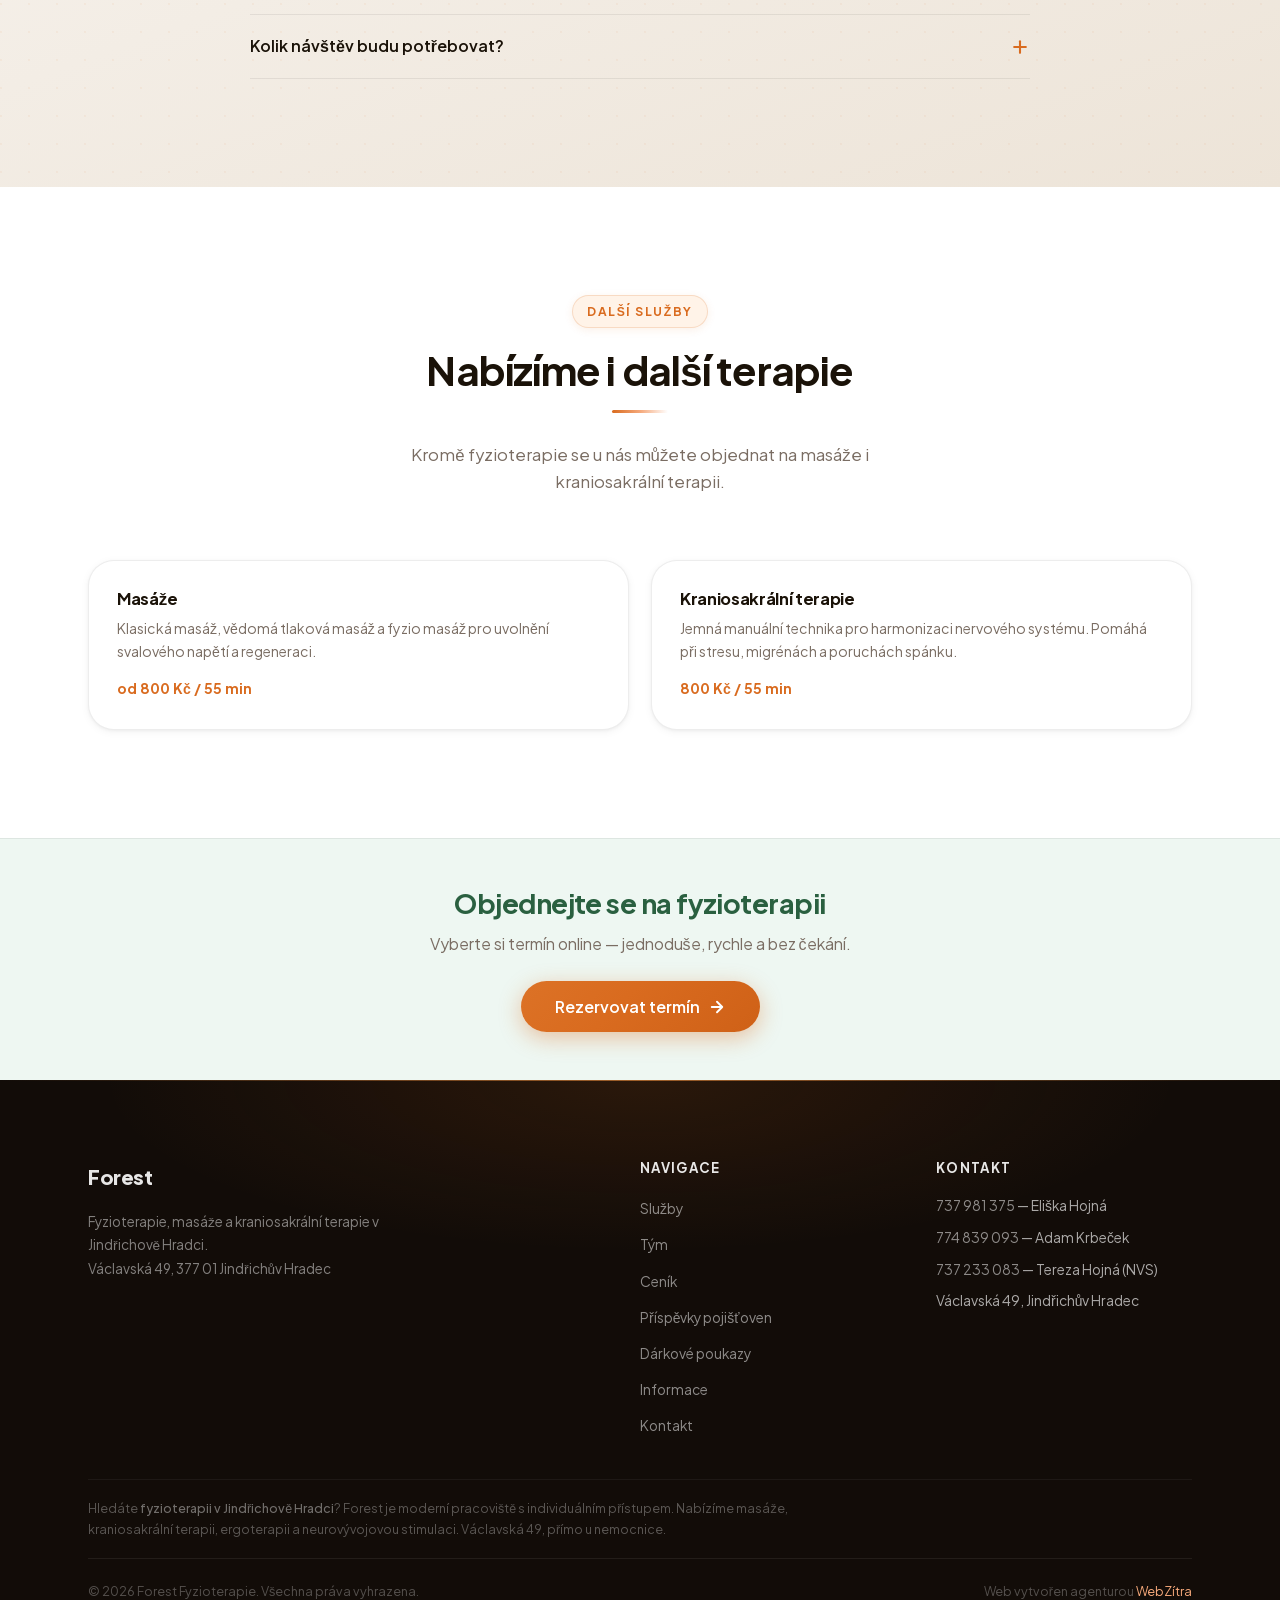
==== commit 00d19fec: "Lehký redesign „Tmavé akcenty" + služby vedle sebe - Plovoucí tmavá skleněná lišta (pill) na všech s" ====
--- a/fyzioterapie/index.html
+++ b/fyzioterapie/index.html
@@ -144,7 +144,7 @@
     }
     </script>
 
-    <link rel="stylesheet" href="../css/style.css?v=10">
+    <link rel="stylesheet" href="../css/style.css?v=12">
 </head>
 <body>
 
--- a/css/style.css
+++ b/css/style.css
@@ -271,6 +271,12 @@
     margin-right: auto;
     line-height: 1.65;
     margin-top: 20px;
+}
+/* Mobil — menší mezery mezi sekcemi (méně scrollování) */
+@media (max-width: 600px) {
+    .section { padding-top: 56px; padding-bottom: 56px; }
+    .section-header { margin-bottom: 40px; }
+    .section-header p { margin-top: 14px; }
 }
 
 /* ─── Focus ──────────────────────────────────────────── */
@@ -496,8 +502,10 @@
    (8 položek menu potřebuje ~930 px → hamburger až do 960 px) */
 @media (max-width: 960px) {
     .nav       { display: none; }
-    .hamburger { display: flex; }
-    .nav-cta   { display: none; }
+    .header-inner { gap: 10px; }
+    .hamburger { display: flex; margin-left: 0; }
+    /* „Objednat se" zůstává v liště i na mobilu → objednání odkudkoli bez scrollování */
+    .nav-cta   { margin-left: auto; padding: 8px 16px; font-size: 0.85rem; }
 }
 
 /* ─── Mobilní nav drawer ─────────────────────────────
@@ -747,6 +755,23 @@
     box-shadow: 0 4px 16px rgba(217,107,31,0.2), inset 0 1px 0 rgba(255,255,255,0.12);
     transform: translateY(-1px);
 }
+/* Mobil — štítky v jednom řádku k posunutí prstem (místo ~5 řádků pod sebou) */
+@media (max-width: 600px) {
+    /* flex položka hero jinak roste podle nezalomeného řádku štítků */
+    .hero-content-centered { width: 100%; min-width: 0; }
+    .hero-services {
+        flex-wrap: nowrap;
+        overflow-x: auto;
+        scrollbar-width: none;
+        margin-right: -20px;          /* až k okraji displeje */
+        padding-bottom: 4px;
+        -webkit-mask-image: linear-gradient(to right, #000 85%, transparent);
+        mask-image: linear-gradient(to right, #000 85%, transparent);
+    }
+    .hero-services::-webkit-scrollbar { display: none; }
+    .hero-services::after { content: ''; flex: 0 0 40px; }   /* poslední štítek vyjede z přechodu */
+    .hero-service-tag { flex-shrink: 0; white-space: nowrap; }
+}
 
 /* Fallback for non-fullimg hero (keep old styles) */
 .hero-grid {
@@ -854,10 +879,17 @@
 /* ═══════════════════════════════════════════════════════
    SERVICES
 ═══════════════════════════════════════════════════════ */
+/* Služby vedle sebe: počítač 4 v řadě, tablet 2×2, mobil 2 sloupce */
 .services-grid {
     display: grid;
-    grid-template-columns: repeat(auto-fit, minmax(268px, 1fr));
+    grid-template-columns: repeat(2, 1fr);
     gap: 22px;
+}
+@media (min-width: 1100px) {
+    .services-grid { grid-template-columns: repeat(4, 1fr); gap: 20px; }
+}
+@media (max-width: 359px) {
+    .services-grid { grid-template-columns: 1fr; }
 }
 
 /* Shadow-based service cards s top accent barem */
@@ -903,6 +935,9 @@
 }
 
 .service-card h3 { margin-bottom: 10px; }
+@media (min-width: 1100px) {
+    .service-card { padding: 28px 24px; }
+}
 
 .service-card > p {
     font-size: 0.88rem;
@@ -985,6 +1020,39 @@
     border-color: var(--primary);
 }
 
+/* Mobil — 2 úzké sloupce vedle sebe: menší ikona, písmo a odsazení */
+@media (max-width: 640px) {
+    .services-grid { gap: 12px; }
+    .service-card { padding: 16px 14px; border-radius: var(--radius-lg); }
+    .service-card:hover { transform: none; }
+    .service-icon {
+        width: 38px;
+        height: 38px;
+        margin-bottom: 10px;
+        border-radius: 12px;
+    }
+    .service-icon svg { width: 20px; height: 20px; }
+    .service-card h3 { font-size: 0.98rem; margin-bottom: 6px; }
+    .service-sub { margin-top: 10px; }
+    .service-sub h4 { font-size: 0.64rem; letter-spacing: 0.05em; margin-bottom: 4px; }
+    .service-list li {
+        font-size: 0.78rem;
+        line-height: 1.35;
+        padding-left: 11px;
+        padding-block: 2px;
+    }
+    .service-list li::before { width: 4px; height: 4px; top: 0.62em; transform: none; }
+    .service-lead { font-size: 0.78rem; line-height: 1.45; margin-bottom: 8px; }
+    .service-label { font-size: 0.74rem; margin-bottom: 4px; }
+    .service-abbr { font-size: 0.68rem; margin-bottom: 6px; }
+    .service-pdf-link {
+        font-size: 0.74rem;
+        padding: 6px 10px;
+        margin-top: 10px;
+        white-space: normal;
+    }
+}
+
 /* ═══════════════════════════════════════════════════════
    TÝM
 ═══════════════════════════════════════════════════════ */
@@ -1095,6 +1163,28 @@
 .team-email:hover { color: var(--primary-hover); text-decoration: underline; }
 .team-email { font-size: 0.82rem; font-weight: 500; }
 .team-note  { font-size: 0.77rem; color: var(--text-muted); margin: 0; }
+
+/* Mobil — kompaktní karty: fotka vlevo, údaje vpravo (místo 419px fotky přes celou šířku) */
+@media (max-width: 539px) {
+    .team-grid { gap: 14px; }
+    .team-card {
+        display: grid;
+        grid-template-columns: 118px 1fr;
+    }
+    .team-card:hover { transform: none; }
+    .team-photo-wrap {
+        aspect-ratio: auto;
+        min-height: 170px;
+    }
+    .team-photo-wrap::after { display: none; }
+    .team-photo { position: absolute; inset: 0; }
+    .team-info { padding: 16px 14px 16px 16px; min-width: 0; }
+    .team-info h3 { font-size: 1rem; }
+    .team-title { font-size: 0.7rem; margin-bottom: 8px; }
+    .team-services { margin-bottom: 10px; padding-bottom: 10px; }
+    .team-services li { font-size: 0.8rem; padding-block: 1.5px; }
+    .team-email { font-size: 0.76rem; overflow-wrap: anywhere; }
+}
 
 /* ═══════════════════════════════════════════════════════
    CENÍK
@@ -1486,9 +1576,6 @@
     gap: 28px;
     margin-bottom: 36px;
 }
-@media (max-width: 760px) {
-    .voucher-grid { grid-template-columns: 1fr; }
-}
 
 .voucher-card {
     display: flex;
@@ -1541,10 +1628,6 @@
     line-height: 1.1;
 }
 .voucher-body .btn { white-space: normal; text-align: center; }
-/* Na úzkém mobilu jen „Objednat poukaz" — odkaz i tak rovnou vytáčí číslo */
-@media (max-width: 420px) {
-    .voucher-btn-phone { display: none; }
-}
 
 .voucher-how {
     max-width: 820px;
@@ -1597,7 +1680,20 @@
 @media (max-width: 760px) {
     .voucher-steps { grid-template-columns: 1fr; gap: 14px; }
     .voucher-how { padding: 22px 20px; }
-    .voucher-body { padding: 20px; }
+    /* Oba poukazy vedle sebe i na mobilu */
+    .voucher-grid { gap: 12px; margin-bottom: 24px; }
+    .voucher-body { padding: 14px; gap: 12px; }
+    .voucher-head { flex-direction: column; gap: 6px; }
+    .voucher-head h3 { font-size: 0.95rem; margin-bottom: 2px; }
+    .voucher-services { font-size: 0.78rem; }
+    .voucher-price { font-size: 1.3rem; }
+    .voucher-body .btn { padding: 10px 12px; font-size: 0.88rem; gap: 6px; }
+}
+@media (max-width: 960px) {
+    .voucher-btn-phone { display: none; }   /* odkaz i tak rovnou vytáčí číslo */
+}
+@media (max-width: 480px) {
+    .voucher-btn-word { display: none; }    /* jen „Objednat" + ikona telefonu */
 }
 
 /* ═══════════════════════════════════════════════════════
@@ -1714,6 +1810,25 @@
 }
 .info-link:hover { text-decoration: underline; text-underline-offset: 3px; }
 
+/* Mobil — ikona vedle nadpisu místo nad ním */
+@media (max-width: 640px) {
+    .info-grid { gap: 14px; }
+    .info-card {
+        display: grid;
+        grid-template-columns: 40px 1fr;
+        column-gap: 14px;
+        align-items: center;
+        padding: 20px;
+    }
+    .info-card > * { grid-column: 1 / -1; }
+    .info-card > .info-icon { grid-column: 1; width: 40px; height: 40px; margin: 0; }
+    .info-card > .info-icon svg { width: 20px; height: 20px; }
+    .info-card > h3 { grid-column: 2; margin: 0; }
+    .info-card > p,
+    .info-card > .info-list { margin-top: 12px; }
+    .info-card > .info-link { justify-self: start; }
+}
+
 .info-list { display: flex; flex-direction: column; gap: 10px; }
 .info-list li {
     font-size: 0.87rem;
@@ -1737,7 +1852,7 @@
 /* Booking CTA — výrazný odkaz na SimplyBook */
 .booking-cta-wrap {
     max-width: 680px;
-    margin: 0 auto clamp(40px, 6vw, 64px);
+    margin: 0 auto 24px;
 }
 .booking-cta {
     display: flex;
@@ -1798,21 +1913,17 @@
     .booking-cta-arrow { display: none; }
 }
 
-/* Building photo — orientační fotka budovy */
+/* Building photo — malá dlaždice vedle mapy (uvnitř .contact-media) */
 .building-photo-wrap {
-    max-width: 600px;
-    margin: 0 auto 40px;
-    border-radius: var(--radius-xl);
+    position: relative;
+    margin: 0;
     overflow: hidden;
-    box-shadow: var(--shadow-md);
-    border: 1px solid var(--border);
-    position: relative;
+    background: var(--bg-alt);
 }
 .building-photo {
     width: 100%;
-    height: auto;
+    height: 100%;
     display: block;
-    max-height: 400px;
     object-fit: cover;
     object-position: center 40%;
 }
@@ -1821,16 +1932,17 @@
     bottom: 0;
     left: 0;
     right: 0;
-    padding: 14px 20px;
-    background: linear-gradient(to top, rgba(0,0,0,0.7) 0%, transparent 100%);
+    padding: 22px 12px 10px;
+    background: linear-gradient(to top, rgba(0,0,0,0.72) 0%, transparent 100%);
     color: #fff;
-    font-size: 0.9rem;
-    font-weight: 500;
-    display: flex;
-    align-items: center;
-    gap: 8px;
-}
-.building-photo-label svg { opacity: 0.8; flex-shrink: 0; }
+    font-size: 0.8rem;
+    font-weight: 600;
+    line-height: 1.3;
+    display: flex;
+    align-items: center;
+    gap: 6px;
+}
+.building-photo-label svg { opacity: 0.85; flex-shrink: 0; }
 
 /* ── Service title links ── */
 .service-title-link {
@@ -1885,11 +1997,10 @@
     display: none !important;
 }
 
-/* Contact split — info + mapa vedle sebe */
+/* Contact split — údaje | (fotka budovy + mapa vedle sebe) */
 .contact-split {
     display: grid;
-    grid-template-columns: 1fr 1fr;
-    gap: clamp(24px, 4vw, 40px);
+    grid-template-columns: minmax(300px, 1fr) 1.45fr;
     background: var(--bg);
     border-radius: var(--radius-xl);
     overflow: hidden;
@@ -1899,20 +2010,30 @@
 .contact-details {
     display: flex;
     flex-direction: column;
-    gap: 28px;
-    padding: clamp(28px, 4vw, 40px);
+    justify-content: center;
+    gap: 24px;
+    padding: clamp(24px, 4vw, 36px);
+}
+.contact-media {
+    display: grid;
+    grid-template-columns: 0.8fr 1.2fr;
+    min-height: 340px;
 }
 .contact-map-large {
-    min-height: 320px;
+    min-height: 100%;
 }
 .contact-map-large iframe {
     width: 100%;
     height: 100%;
     display: block;
 }
-@media (max-width: 768px) {
+@media (max-width: 860px) {
     .contact-split { grid-template-columns: 1fr; }
-    .contact-map-large { min-height: 250px; }
+    .contact-media {
+        grid-template-columns: 1fr 1fr;   /* fotka a mapa vedle sebe i na mobilu */
+        min-height: 0;
+        height: 210px;
+    }
 }
 
 .contact-info {
@@ -2137,6 +2258,9 @@
 
 .footer-contact { font-style: normal; }
 .footer-contact p { font-size: 0.87rem; margin-bottom: 8px; }
+@media (max-width: 440px) {
+    .footer-nav ul { display: grid; grid-template-columns: 1fr 1fr; gap: 9px 16px; }
+}
 
 .footer-seo {
     border-top: 1px solid rgba(255,255,255,0.05);
@@ -2519,6 +2643,165 @@
 }
 
 /* ═══════════════════════════════════════════════════════
+   REDESIGN 2026-09 — „Tmavé akcenty"
+   Plovoucí tmavá skleněná lišta, tmavé sekce (.section-dark
+   na #cenik a #poukazy) s oranžovou září, výraznější tlačítka.
+   Jen vzhled — obsah a rozložení stránek beze změn.
+═══════════════════════════════════════════════════════ */
+:root {
+    --header-h: 60px;
+    --glow:        0 6px 22px rgba(217,107,31,0.38);
+    --glow-strong: 0 10px 34px rgba(217,107,31,0.55);
+}
+
+/* ── Plovoucí tmavá skleněná lišta ── */
+.header {
+    top: 10px;
+    left: 12px;
+    right: 12px;
+    max-width: 1240px;
+    margin-left: auto;
+    margin-right: auto;
+    border-radius: var(--radius-full);
+    border-bottom: 0;
+}
+.header::before {
+    border-radius: inherit;
+    background: rgba(18,12,8,0.80);
+    backdrop-filter: blur(16px) saturate(140%);
+    -webkit-backdrop-filter: blur(16px) saturate(140%);
+    box-shadow: inset 0 0 0 1px rgba(255,255,255,0.10), 0 12px 32px rgba(18,12,8,0.22);
+}
+.header.hero-transparent::before {
+    background: rgba(18,12,8,0.32);
+    backdrop-filter: blur(12px);
+    -webkit-backdrop-filter: blur(12px);
+    box-shadow: inset 0 0 0 1px rgba(255,255,255,0.14);
+}
+.header.scrolled {
+    height: 56px;
+    box-shadow: none;
+}
+.header .container.header-inner {
+    max-width: none;
+    padding-left: 22px;
+    padding-right: 8px;
+}
+.header .logo-img { height: 40px; max-height: 40px; }
+.header .nav-link { color: rgba(255,255,255,0.82); }
+.header .nav-link:hover { color: #fff; background: rgba(255,255,255,0.10); }
+.header .nav-link.active { color: var(--primary-light); background: rgba(217,107,31,0.16); }
+.header .hamburger span { background: #fff; }
+@media (max-width: 960px) {
+    .header { top: 8px; left: 8px; right: 8px; }
+    .header .container.header-inner { padding-left: 16px; padding-right: 12px; }
+}
+
+/* ── Tlačítka se září ── */
+.btn-primary { box-shadow: var(--glow); }
+.btn-primary:hover { box-shadow: var(--glow-strong); }
+
+/* ── Karty na světlých sekcích — jemný oranžový lem při najetí ── */
+.service-card:hover,
+.info-card:hover,
+.ins-card:hover {
+    box-shadow: var(--shadow-md), 0 0 0 1px rgba(217,107,31,0.16), 0 14px 40px rgba(217,107,31,0.10);
+}
+
+/* ── Tmavé sekce ── */
+.section-dark {
+    position: relative;
+    background:
+        radial-gradient(ellipse 65% 50% at 50% 105%, rgba(217,107,31,0.20) 0%, transparent 70%),
+        radial-gradient(ellipse 40% 35% at 8% 0%, rgba(217,107,31,0.08) 0%, transparent 70%),
+        radial-gradient(circle at 1px 1px, rgba(255,255,255,0.035) 1px, transparent 0) 0 0 / 28px 28px,
+        linear-gradient(180deg, #1A120C 0%, #110B07 100%);
+    color: rgba(255,255,255,0.78);
+}
+.section-dark h2,
+.section-dark h3,
+.section-dark h4 { color: #fff; }
+.section-dark .section-header p { color: rgba(255,255,255,0.62); }
+.section-dark .section-tag {
+    background: rgba(217,107,31,0.14);
+    border-color: rgba(217,107,31,0.38);
+    color: var(--primary-light);
+    box-shadow: 0 0 20px rgba(217,107,31,0.18);
+}
+
+/* Ceník na tmavém — skleněná tabulka se svítícími cenami */
+.section-dark .pricing-wrap {
+    background: rgba(255,255,255,0.035);
+    box-shadow: inset 0 0 0 1px rgba(255,255,255,0.09), 0 24px 60px rgba(0,0,0,0.35);
+}
+.section-dark .pricing-table { background: transparent; }
+.section-dark .pricing-table thead { background: rgba(217,107,31,0.12); }
+.section-dark .pricing-table th {
+    color: var(--primary-light);
+    border-bottom-color: rgba(217,107,31,0.28);
+}
+.section-dark .pricing-table td {
+    color: rgba(255,255,255,0.88);
+    border-bottom-color: rgba(255,255,255,0.07);
+}
+.section-dark .pricing-table tbody tr:hover td { background: rgba(255,255,255,0.045); }
+.section-dark .pricing-highlight td { background: rgba(217,107,31,0.12); }
+.section-dark .pricing-table .price-cell {
+    color: #F7A26A;
+    text-shadow: 0 0 18px rgba(240,145,63,0.35);
+}
+.section-dark .pricing-table .duration-cell { color: rgba(255,255,255,0.5); }
+.section-dark .pricing-note { color: rgba(255,255,255,0.55); }
+.section-dark .pricing-note a { color: var(--primary-light); }
+
+/* Poukazy na tmavém — skleněné karty, krémové poukazy vyniknou */
+.section-dark .voucher-card {
+    background: rgba(255,255,255,0.045);
+    border-color: rgba(255,255,255,0.09);
+    box-shadow: 0 20px 50px rgba(0,0,0,0.35);
+}
+.section-dark .voucher-card:hover {
+    border-color: rgba(217,107,31,0.45);
+    box-shadow: 0 24px 60px rgba(0,0,0,0.45), 0 0 40px rgba(217,107,31,0.16);
+}
+.section-dark .voucher-img { border-bottom-color: rgba(255,255,255,0.08); }
+.section-dark .voucher-services { color: rgba(255,255,255,0.6); }
+.section-dark .voucher-price {
+    color: #F7A26A;
+    text-shadow: 0 0 18px rgba(240,145,63,0.3);
+}
+.section-dark .voucher-how {
+    background: rgba(255,255,255,0.045);
+    box-shadow: inset 0 0 0 1px rgba(255,255,255,0.09);
+}
+.section-dark .voucher-steps li { color: rgba(255,255,255,0.82); }
+.section-dark .voucher-steps li span {
+    background: rgba(217,107,31,0.16);
+    border-color: rgba(217,107,31,0.4);
+    color: var(--primary-light);
+}
+.section-dark .voucher-note {
+    color: rgba(255,255,255,0.55);
+    border-top-color: rgba(255,255,255,0.1);
+}
+.section-dark .voucher-note svg { color: #7FC49A; }
+
+/* ── Patička — navazuje na tmavé sekce, oranžová linka nahoře ── */
+.footer {
+    position: relative;
+    background:
+        radial-gradient(ellipse 60% 45% at 50% 0%, rgba(217,107,31,0.12) 0%, transparent 70%),
+        #120C08;
+}
+.footer::before {
+    content: '';
+    position: absolute;
+    top: 0; left: 0; right: 0;
+    height: 1px;
+    background: linear-gradient(90deg, transparent, rgba(240,145,63,0.6), transparent);
+}
+
+/* ═══════════════════════════════════════════════════════
    PRINT
 ═══════════════════════════════════════════════════════ */
 @media print {
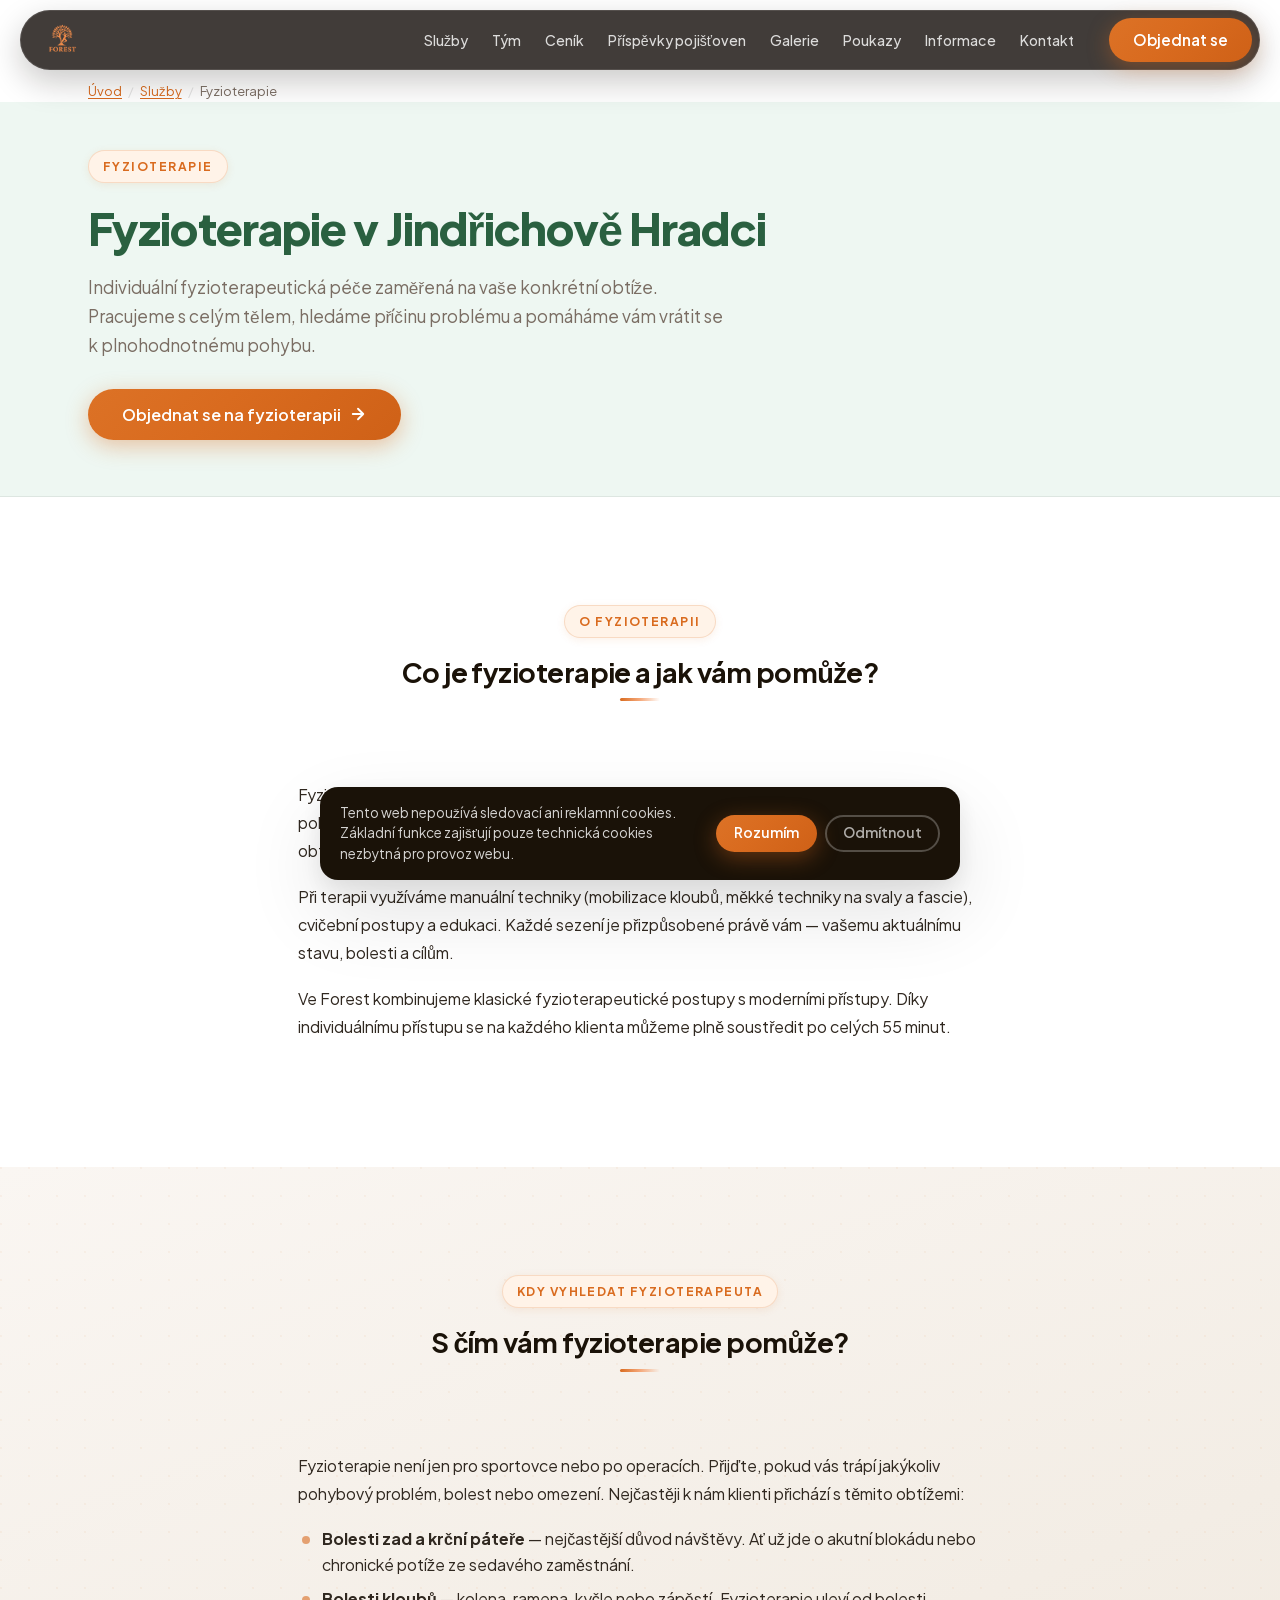
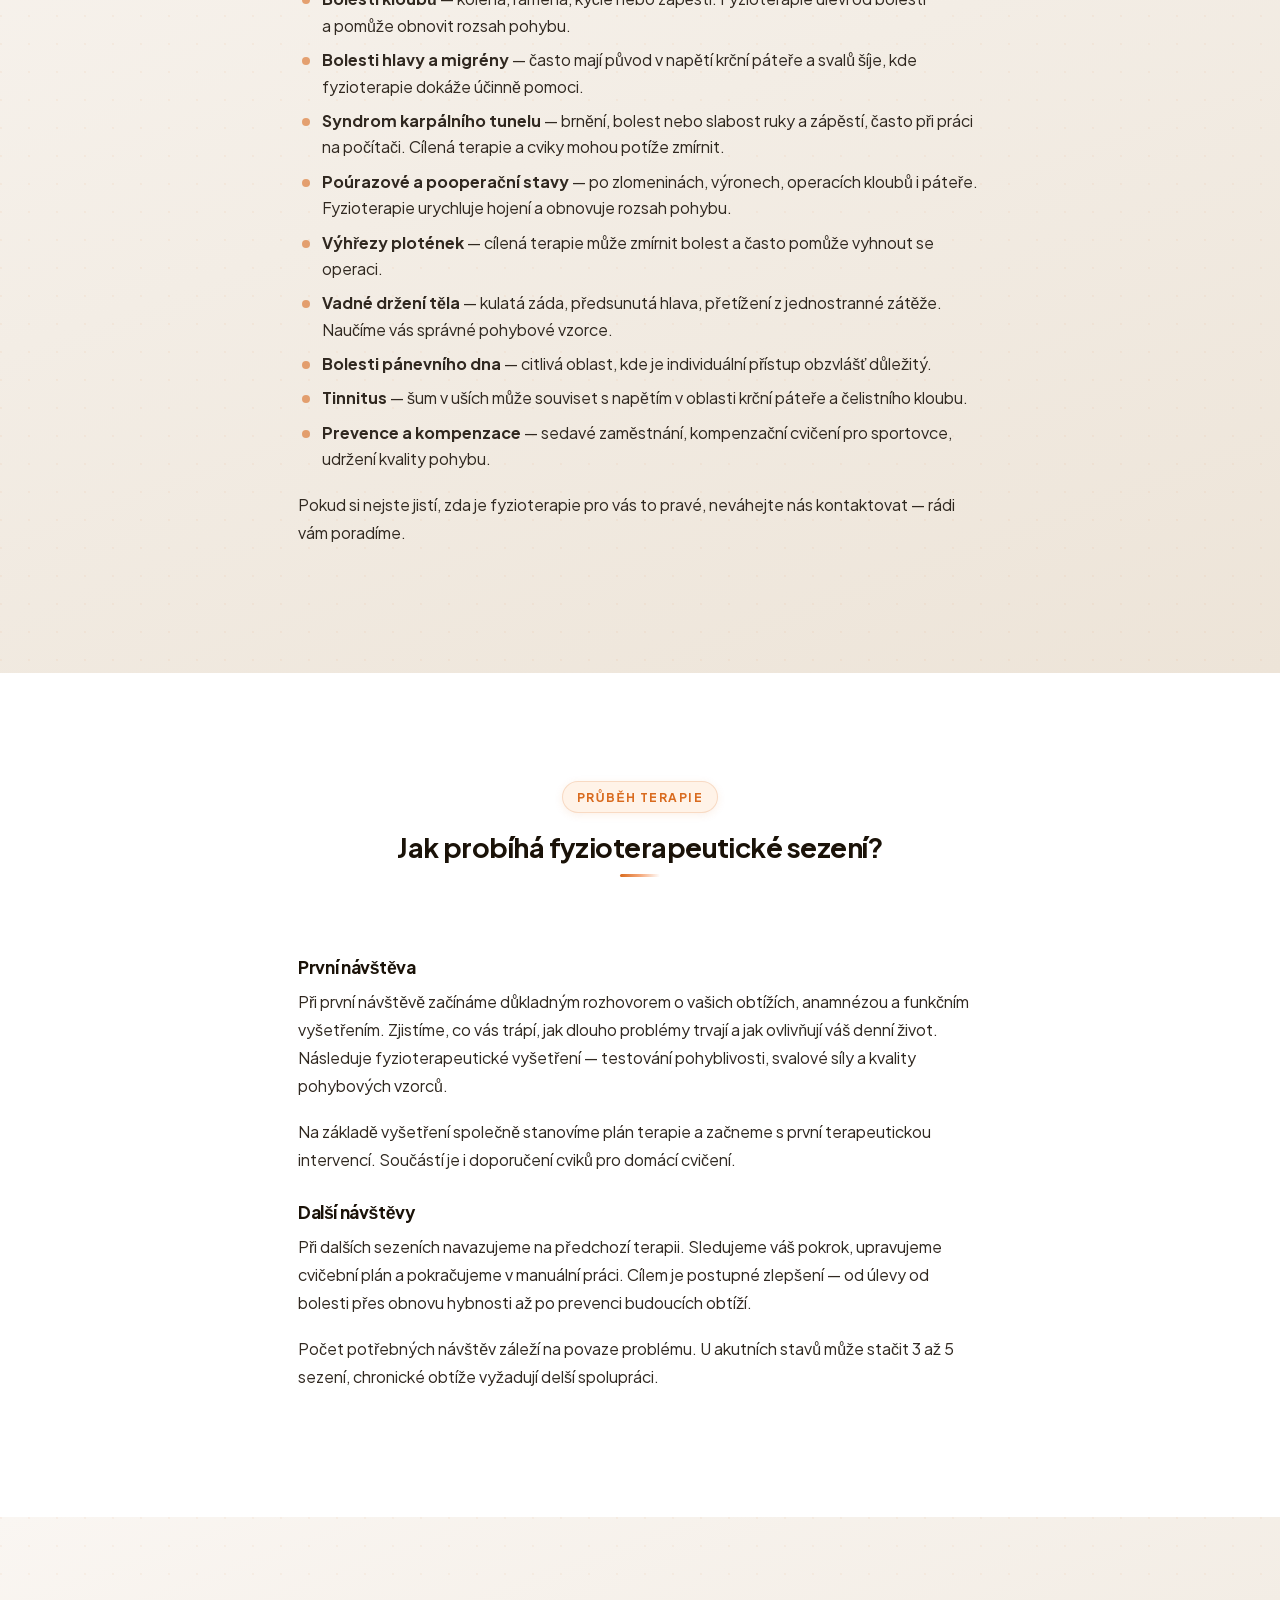
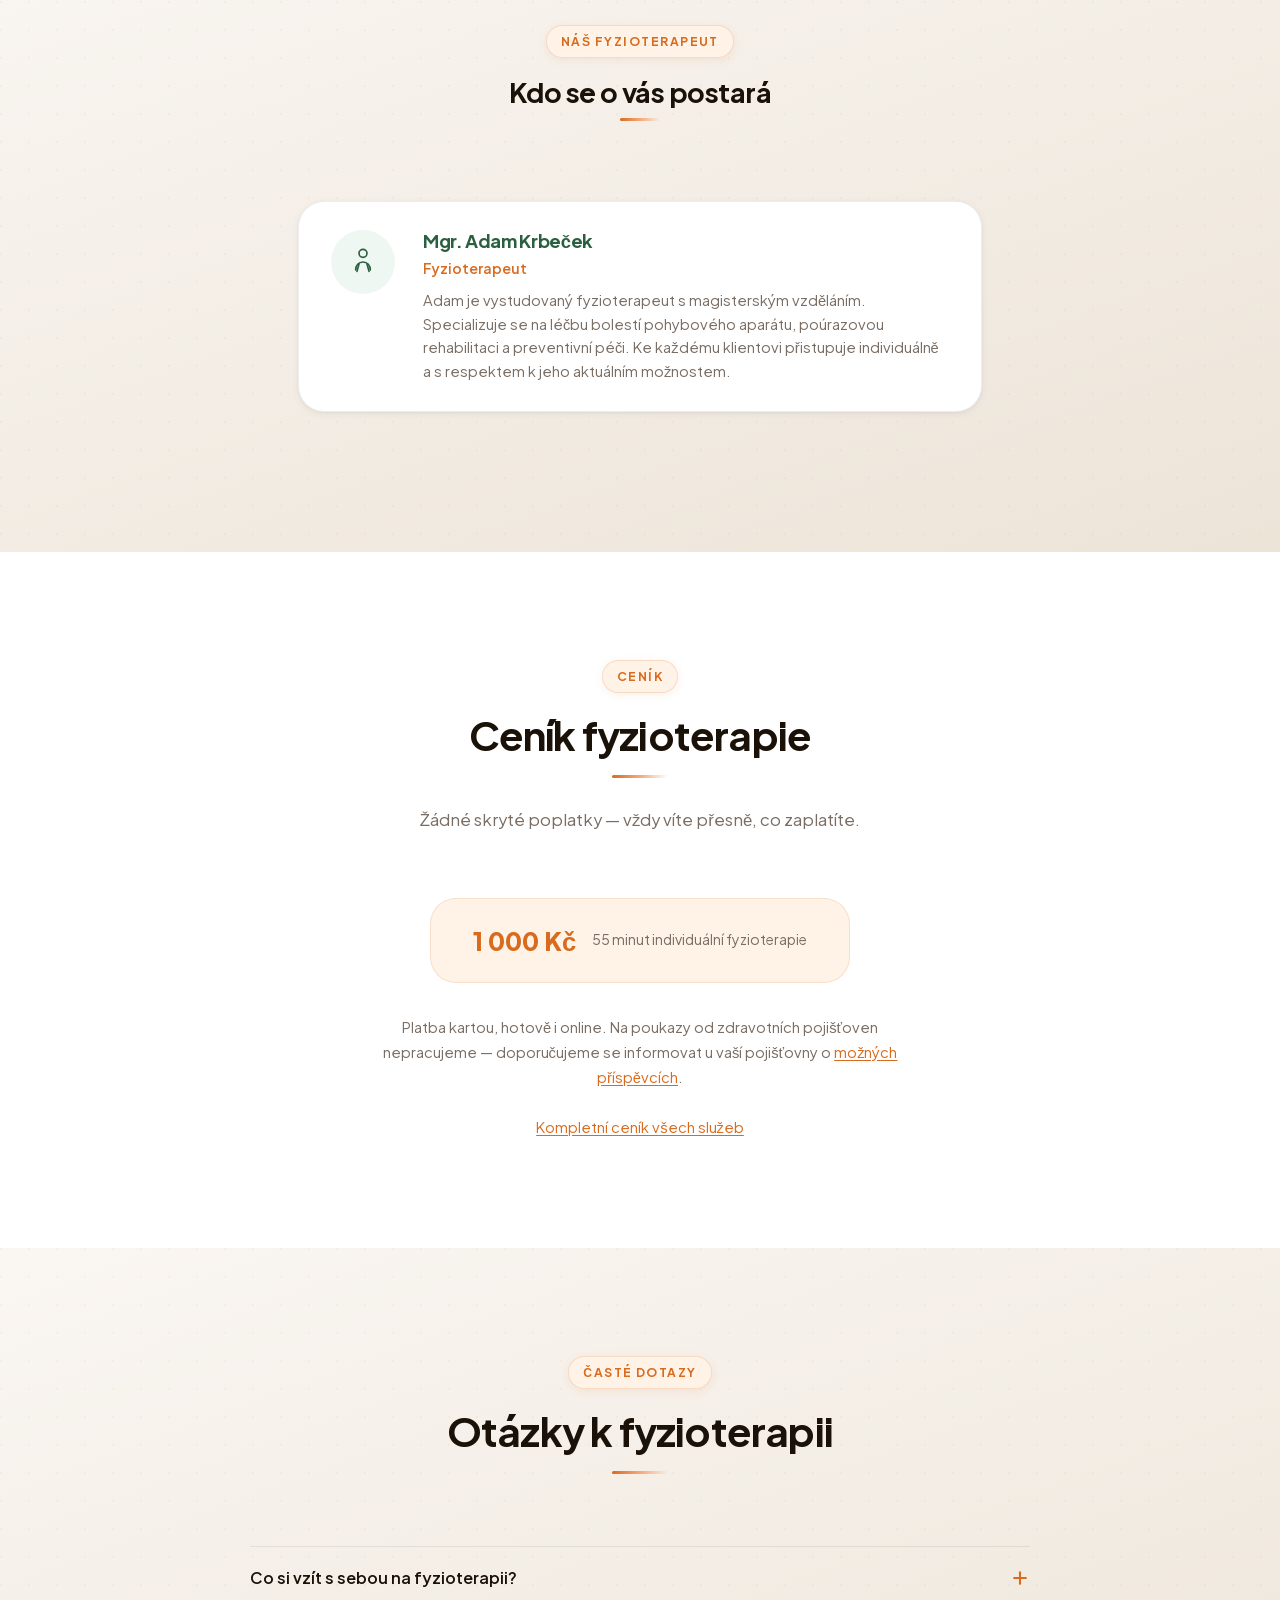
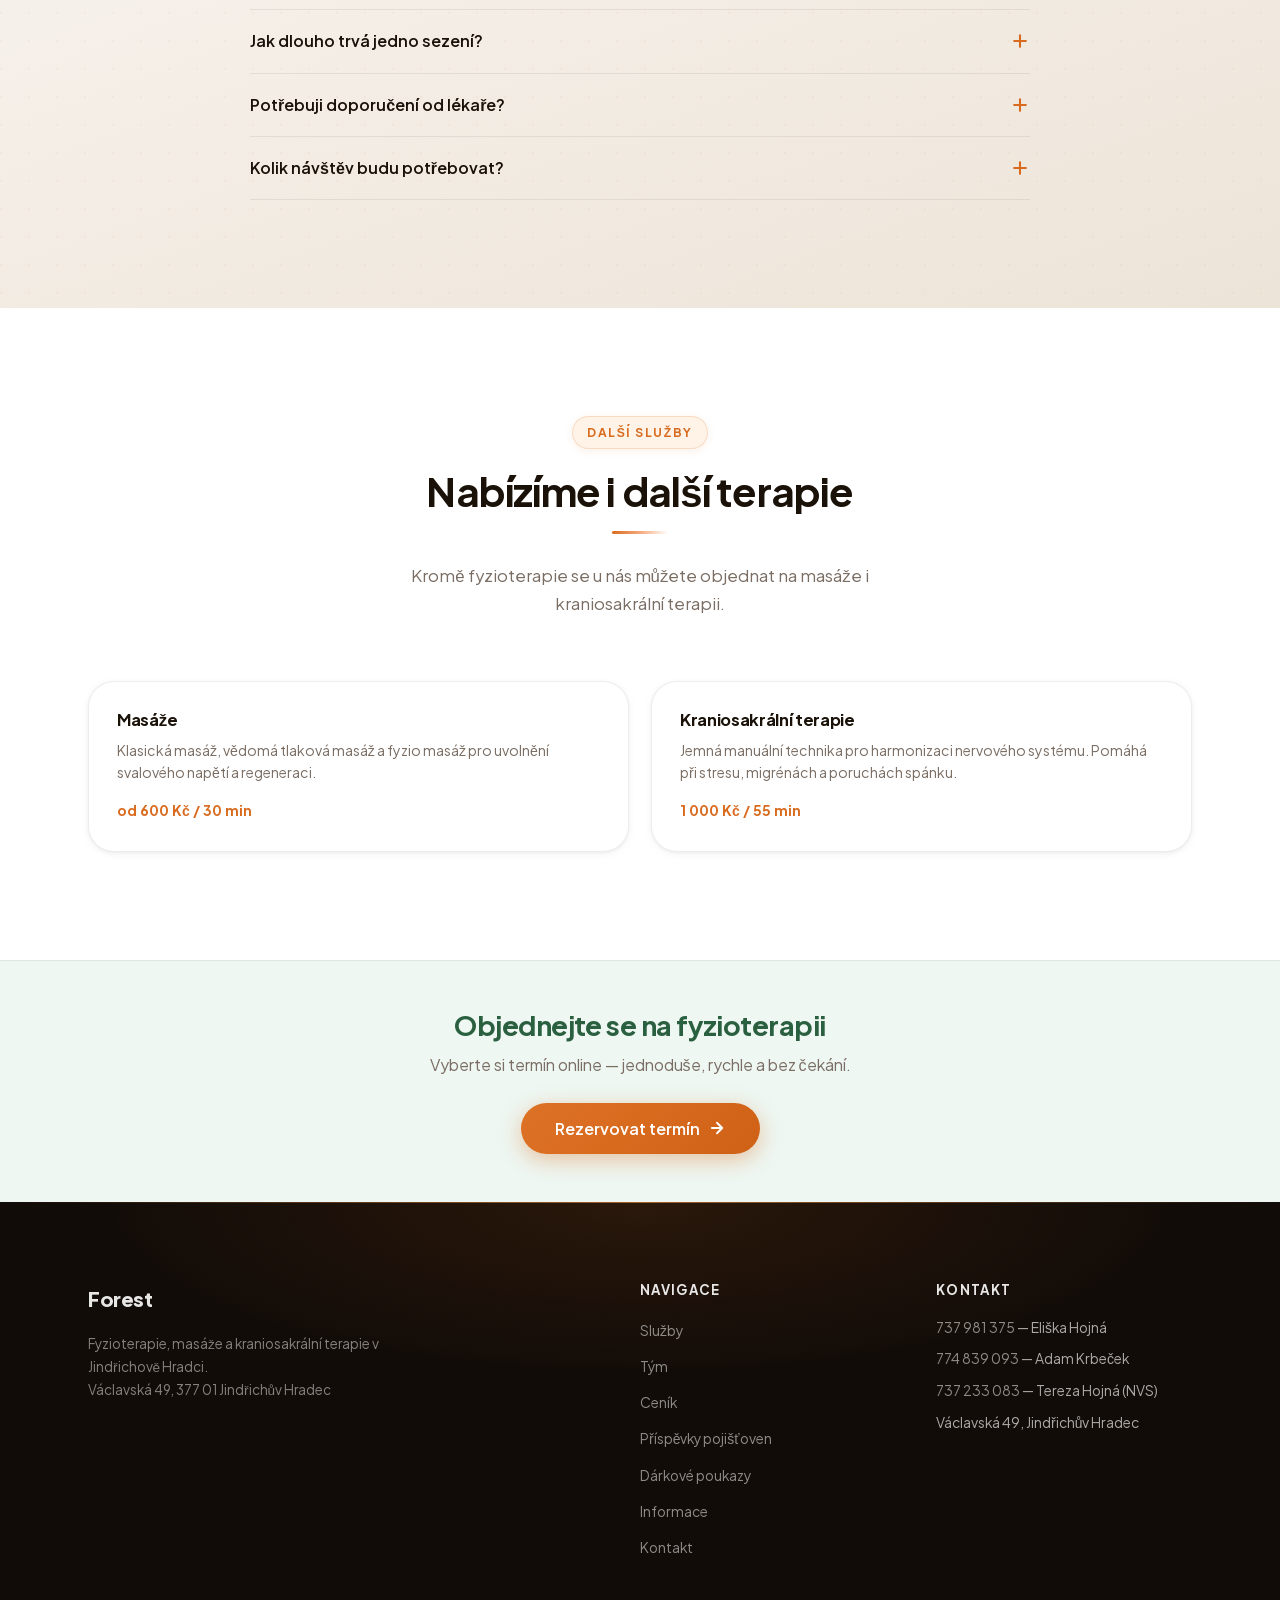
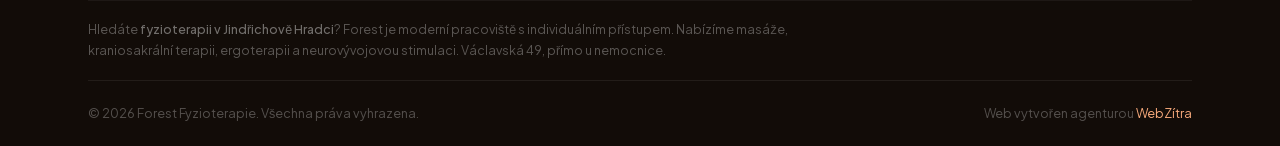
==== commit f44182f3: "Nové ceny, kratší masáž, poukazy 1 000 Kč, propustka a diagnózy u fyzia - Ceník: 55min služby 1 000 " ====
--- a/fyzioterapie/index.html
+++ b/fyzioterapie/index.html
@@ -81,7 +81,7 @@
             },
             "offers": {
                 "@type": "Offer",
-                "price": "800",
+                "price": "1000",
                 "priceCurrency": "CZK",
                 "description": "55 minut individuální fyzioterapie"
             }
@@ -137,14 +137,14 @@
                 "name": "Kolik stojí fyzioterapie v Jindřichově Hradci?",
                 "acceptedAnswer": {
                     "@type": "Answer",
-                    "text": "Fyzioterapie ve Forest stojí 800 Kč za 55 minut. Platba je možná kartou, hotově i online. Na poukazy od lékaře nepracujeme."
+                    "text": "Fyzioterapie ve Forest stojí 1 000 Kč za 55 minut. Platba je možná kartou, hotově i online. Na poukazy od lékaře nepracujeme."
                 }
             }
         ]
     }
     </script>
 
-    <link rel="stylesheet" href="../css/style.css?v=12">
+    <link rel="stylesheet" href="../css/style.css?v=15">
 </head>
 <body>
 
@@ -276,7 +276,9 @@
 
         <ul>
             <li><strong>Bolesti zad a&nbsp;krční páteře</strong> — nejčastější důvod návštěvy. Ať už jde o&nbsp;akutní blokádu nebo chronické potíže ze sedavého zaměstnání.</li>
+            <li><strong>Bolesti kloubů</strong> — kolena, ramena, kyčle nebo zápěstí. Fyzioterapie uleví od bolesti a&nbsp;pomůže obnovit rozsah pohybu.</li>
             <li><strong>Bolesti hlavy a&nbsp;migrény</strong> — často mají původ v&nbsp;napětí krční páteře a&nbsp;svalů šíje, kde fyzioterapie dokáže účinně pomoci.</li>
+            <li><strong>Syndrom karpálního tunelu</strong> — brnění, bolest nebo slabost ruky a&nbsp;zápěstí, často při práci na počítači. Cílená terapie a&nbsp;cviky mohou potíže zmírnit.</li>
             <li><strong>Poúrazové a&nbsp;pooperační stavy</strong> — po zlomeninách, výronech, operacích kloubů i&nbsp;páteře. Fyzioterapie urychluje hojení a&nbsp;obnovuje rozsah pohybu.</li>
             <li><strong>Výhřezy plotének</strong> — cílená terapie může zmírnit bolest a&nbsp;často pomůže vyhnout se operaci.</li>
             <li><strong>Vadné držení těla</strong> — kulatá záda, předsunutá hlava, přetížení z&nbsp;jednostranné zátěže. Naučíme vás správné pohybové vzorce.</li>
@@ -374,7 +376,7 @@
         </header>
 
         <div class="price-highlight" data-animate>
-            <span class="price-amount">800 Kč</span>
+            <span class="price-amount">1&nbsp;000 Kč</span>
             <span class="price-detail">55 minut individuální fyzioterapie</span>
         </div>
 
@@ -459,12 +461,12 @@
             <a href="../masaze/" class="related-card" data-animate>
                 <h3>Masáže</h3>
                 <p>Klasická masáž, vědomá tlaková masáž a&nbsp;fyzio masáž pro uvolnění svalového napětí a&nbsp;regeneraci.</p>
-                <span class="price">od 800 Kč / 55 min</span>
+                <span class="price">od 600 Kč / 30 min</span>
             </a>
             <a href="../kraniosakralni-terapie/" class="related-card" data-animate>
                 <h3>Kraniosakrální terapie</h3>
                 <p>Jemná manuální technika pro harmonizaci nervového systému. Pomáhá při stresu, migrénách a&nbsp;poruchách spánku.</p>
-                <span class="price">800 Kč / 55 min</span>
+                <span class="price">1&nbsp;000 Kč / 55 min</span>
             </a>
         </div>
     </div>
--- a/css/style.css
+++ b/css/style.css
@@ -1594,7 +1594,7 @@
 .voucher-img {
     width: 100%;
     height: auto;
-    aspect-ratio: 1000 / 700;
+    aspect-ratio: 1000 / 709;
     object-fit: cover;
     object-position: top;
     border-bottom: 1px solid var(--border);
@@ -1628,6 +1628,42 @@
     line-height: 1.1;
 }
 .voucher-body .btn { white-space: normal; text-align: center; }
+/* Cena poukazu + délka pod ní */
+.voucher-price small {
+    display: block;
+    margin-top: 4px;
+    font-size: 0.78rem;
+    font-weight: 600;
+    letter-spacing: 0;
+    text-align: right;
+    text-shadow: none;
+    color: var(--text-muted);
+}
+@media (max-width: 760px) {
+    .voucher-price small { text-align: left; margin-top: 2px; }
+}
+
+/* Objednání poukazu e-mailem */
+.voucher-email {
+    display: flex;
+    flex-wrap: wrap;
+    align-items: center;
+    justify-content: center;
+    gap: 6px 10px;
+    margin: -8px auto 28px;
+    text-align: center;
+    font-size: 0.95rem;
+    line-height: 1.5;
+    color: var(--text);
+}
+.voucher-email svg { flex-shrink: 0; color: var(--primary); }
+.voucher-email a {
+    color: var(--primary);
+    font-weight: 700;
+    text-decoration: underline;
+    text-underline-offset: 3px;
+    overflow-wrap: anywhere;
+}
 
 .voucher-how {
     max-width: 820px;
@@ -1809,6 +1845,10 @@
     color: var(--primary);
 }
 .info-link:hover { text-decoration: underline; text-underline-offset: 3px; }
+/* Lichý počet karet — poslední přes celou šířku */
+@media (min-width: 641px) {
+    .info-grid > .info-card:last-child:nth-child(odd) { grid-column: 1 / -1; }
+}
 
 /* Mobil — ikona vedle nadpisu místo nad ním */
 @media (max-width: 640px) {
@@ -2775,6 +2815,14 @@
     box-shadow: inset 0 0 0 1px rgba(255,255,255,0.09);
 }
 .section-dark .voucher-steps li { color: rgba(255,255,255,0.82); }
+.section-dark .voucher-steps a,
+.voucher-steps a {
+    color: var(--primary-light);
+    font-weight: 600;
+    text-decoration: underline;
+    text-underline-offset: 3px;
+}
+.voucher-steps a:hover { color: #fff; }
 .section-dark .voucher-steps li span {
     background: rgba(217,107,31,0.16);
     border-color: rgba(217,107,31,0.4);
@@ -2785,6 +2833,150 @@
     border-top-color: rgba(255,255,255,0.1);
 }
 .section-dark .voucher-note svg { color: #7FC49A; }
+.section-dark .voucher-price small { color: rgba(255,255,255,0.6); }
+.section-dark .voucher-email { color: rgba(255,255,255,0.82); }
+.section-dark .voucher-email svg,
+.section-dark .voucher-email a { color: var(--primary-light); }
+.section-dark .voucher-email a:hover { color: #fff; }
+
+/* ── Hero: fotka + skleněná karta s praktickými údaji ── */
+.hero-fullimg .hero-layout { width: 100%; }
+
+/* Pomalé jemné přiblížení fotky při načtení (jednorázové) */
+.hero-bg-img img {
+    transform-origin: 60% 40%;
+    animation: hero-zoom 22s cubic-bezier(0.2, 0.6, 0.2, 1) both;
+}
+@keyframes hero-zoom {
+    from { transform: scale(1.1); }
+    to   { transform: scale(1); }
+}
+
+.hero-info {
+    position: relative;
+    z-index: 2;
+    display: flex;
+    flex-direction: column;
+    padding: 10px;
+    border-radius: 24px;
+    background: rgba(18,12,8,0.40);
+    border: 1px solid rgba(255,255,255,0.16);
+    backdrop-filter: blur(18px) saturate(140%);
+    -webkit-backdrop-filter: blur(18px) saturate(140%);
+    box-shadow: 0 24px 60px rgba(0,0,0,0.35), inset 0 1px 0 rgba(255,255,255,0.08);
+    animation: hero-card-in 0.8s cubic-bezier(0.2, 0.8, 0.2, 1) 0.25s both;
+}
+@keyframes hero-card-in {
+    from { opacity: 0; transform: translateY(16px); }
+    to   { opacity: 1; transform: none; }
+}
+.hero-info-item {
+    position: relative;
+    display: flex;
+    align-items: center;
+    gap: 14px;
+    padding: 13px 14px;
+    border-radius: 16px;
+    color: #fff;
+    text-decoration: none;
+    transition: background var(--ease);
+}
+.hero-info-item + .hero-info-item::before {   /* jemný oddělovač */
+    content: '';
+    position: absolute;
+    top: 0; left: 14px; right: 14px;
+    height: 1px;
+    background: rgba(255,255,255,0.09);
+}
+.hero-info-item::after {                       /* šipka při najetí */
+    content: '→';
+    margin-left: auto;
+    color: var(--primary-light);
+    font-weight: 700;
+    opacity: 0;
+    transform: translateX(-4px);
+    transition: opacity var(--ease), transform var(--ease);
+}
+.hero-info-item:hover { background: rgba(255,255,255,0.08); }
+.hero-info-item:hover::after { opacity: 1; transform: none; }
+.hero-info-icon {
+    flex-shrink: 0;
+    width: 40px;
+    height: 40px;
+    border-radius: 12px;
+    display: grid;
+    place-items: center;
+    color: #fff;
+    background: linear-gradient(135deg, #E07B2F 0%, #C85A12 100%);
+    box-shadow: 0 4px 14px rgba(217,107,31,0.45);
+}
+.hero-info-text {
+    display: flex;
+    flex-direction: column;
+    line-height: 1.3;
+    min-width: 0;
+}
+.hero-info-text strong { font-size: 0.95rem; font-weight: 700; }
+.hero-info-text span   { font-size: 0.78rem; color: rgba(255,255,255,0.65); }
+.hero-info-item--gift { display: none; }   /* na počítači je v kartě „Příspěvky" */
+
+/* Počítač — text vlevo, karta vpravo, ztmavení jen pod textem */
+@media (min-width: 1024px) {
+    .hero-fullimg .hero-layout {
+        max-width: var(--container);
+        display: grid;
+        grid-template-columns: minmax(0, 1fr) 330px;
+        gap: 56px;
+        align-items: center;
+    }
+    .hero-fullimg .hero-overlay {
+        background:
+            linear-gradient(90deg, rgba(18,12,8,0.90) 0%, rgba(18,12,8,0.72) 36%, rgba(18,12,8,0.28) 68%, rgba(18,12,8,0.14) 100%),
+            linear-gradient(to top, rgba(18,12,8,0.6) 0%, transparent 40%);
+    }
+}
+
+/* Tablet a mobil — karta jako mřížka 2×2 pod tlačítky */
+@media (max-width: 1023px) {
+    .hero-info {
+        display: grid;
+        grid-template-columns: 1fr 1fr;
+        gap: 8px;
+        padding: 0;
+        margin-top: 4px;
+        background: none;
+        border: 0;
+        box-shadow: none;
+        backdrop-filter: none;
+        -webkit-backdrop-filter: none;
+    }
+    .hero-info-item {
+        gap: 10px;
+        padding: 10px;
+        border-radius: 14px;
+        background: rgba(18,12,8,0.38);
+        border: 1px solid rgba(255,255,255,0.14);
+        backdrop-filter: blur(12px);
+        -webkit-backdrop-filter: blur(12px);
+    }
+    .hero-info-item + .hero-info-item::before,
+    .hero-info-item::after { display: none; }
+    .hero-info-icon { width: 32px; height: 32px; border-radius: 10px; }
+    .hero-info-icon svg { width: 16px; height: 16px; }
+    .hero-info-text strong { font-size: 0.82rem; }
+    .hero-info-item--insurance { display: none; }   /* tlačítko příspěvků je hned nad kartou */
+    .hero-info-item--gift { display: flex; }
+}
+/* Mobil — jen ikona + nadpis; štítky služeb vynechat (služby jsou v nadpisu) */
+@media (max-width: 600px) {
+    .hero-info-text span { display: none; }
+    .hero-info-text strong { font-size: 0.78rem; line-height: 1.25; }
+    .hero-fullimg .hero-services { display: none; }
+}
+@media (prefers-reduced-motion: reduce) {
+    .hero-bg-img img,
+    .hero-info { animation: none; }
+}
 
 /* ── Patička — navazuje na tmavé sekce, oranžová linka nahoře ── */
 .footer {
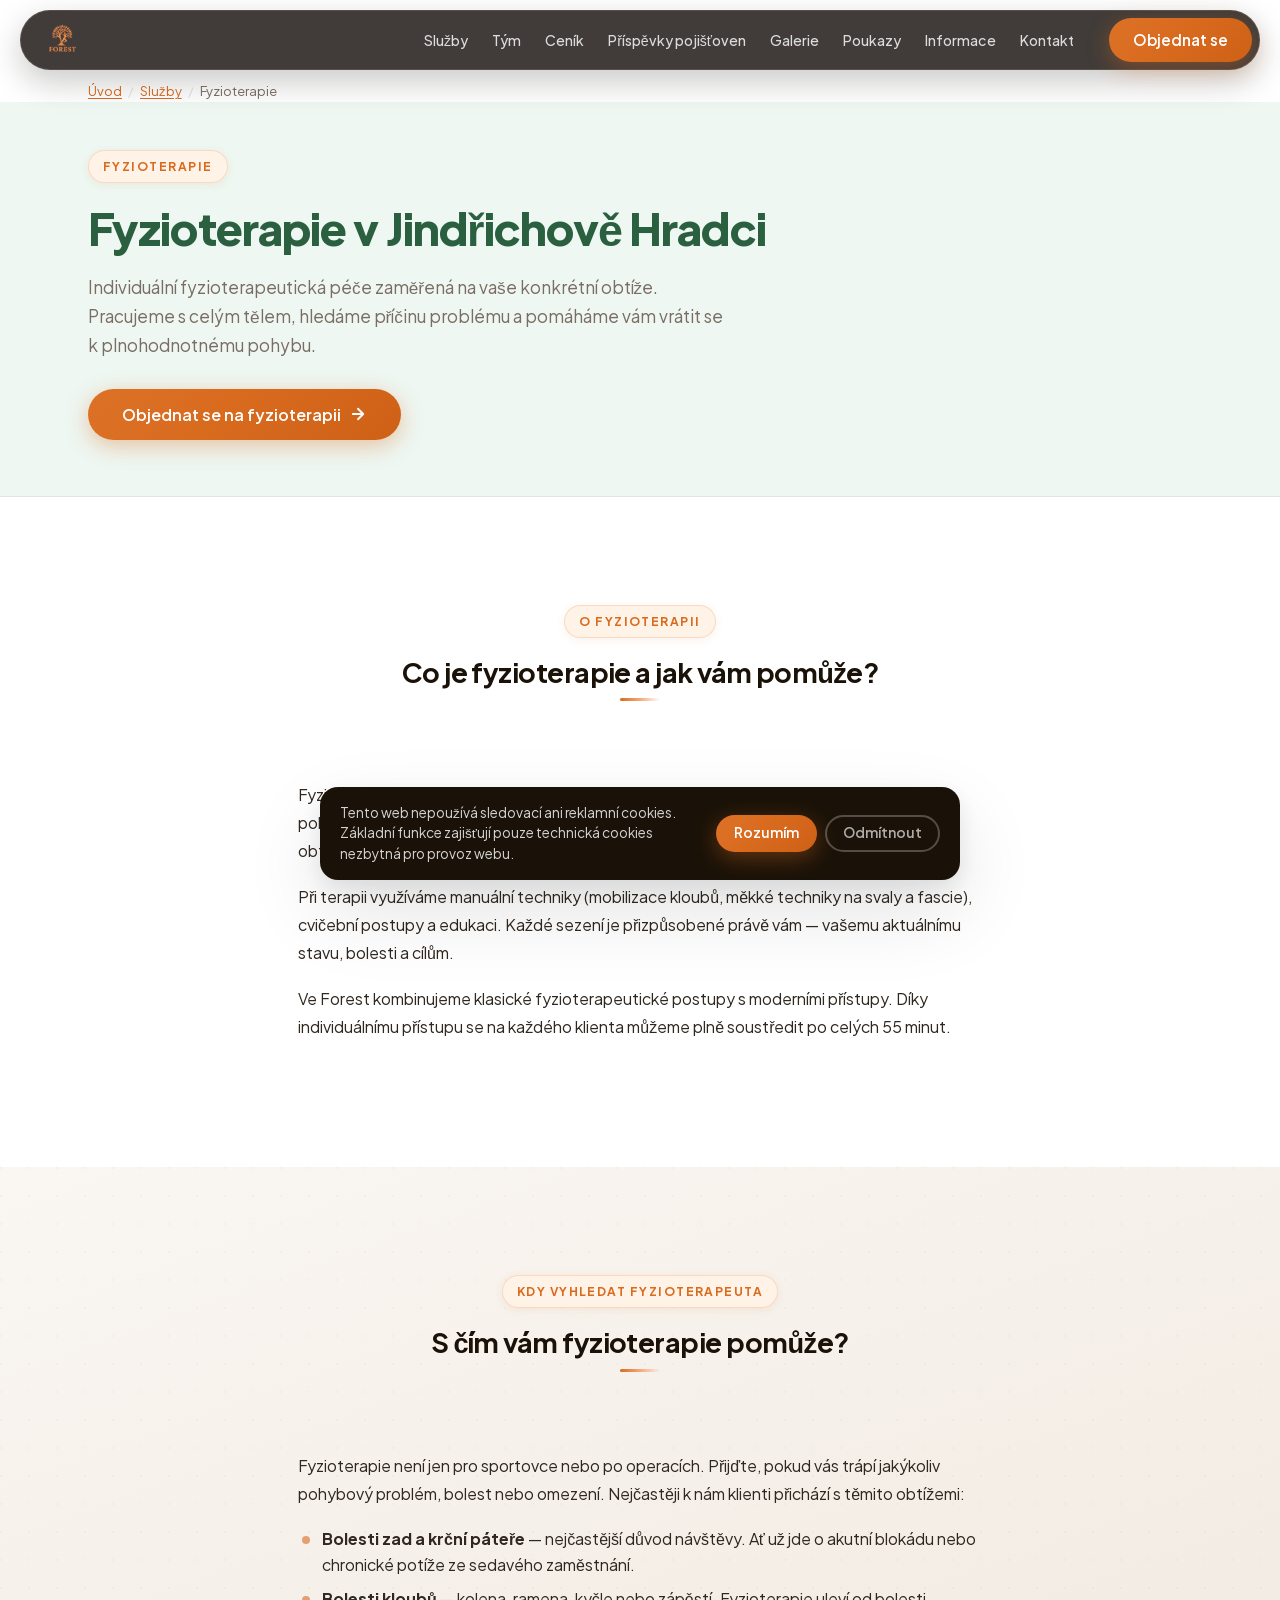
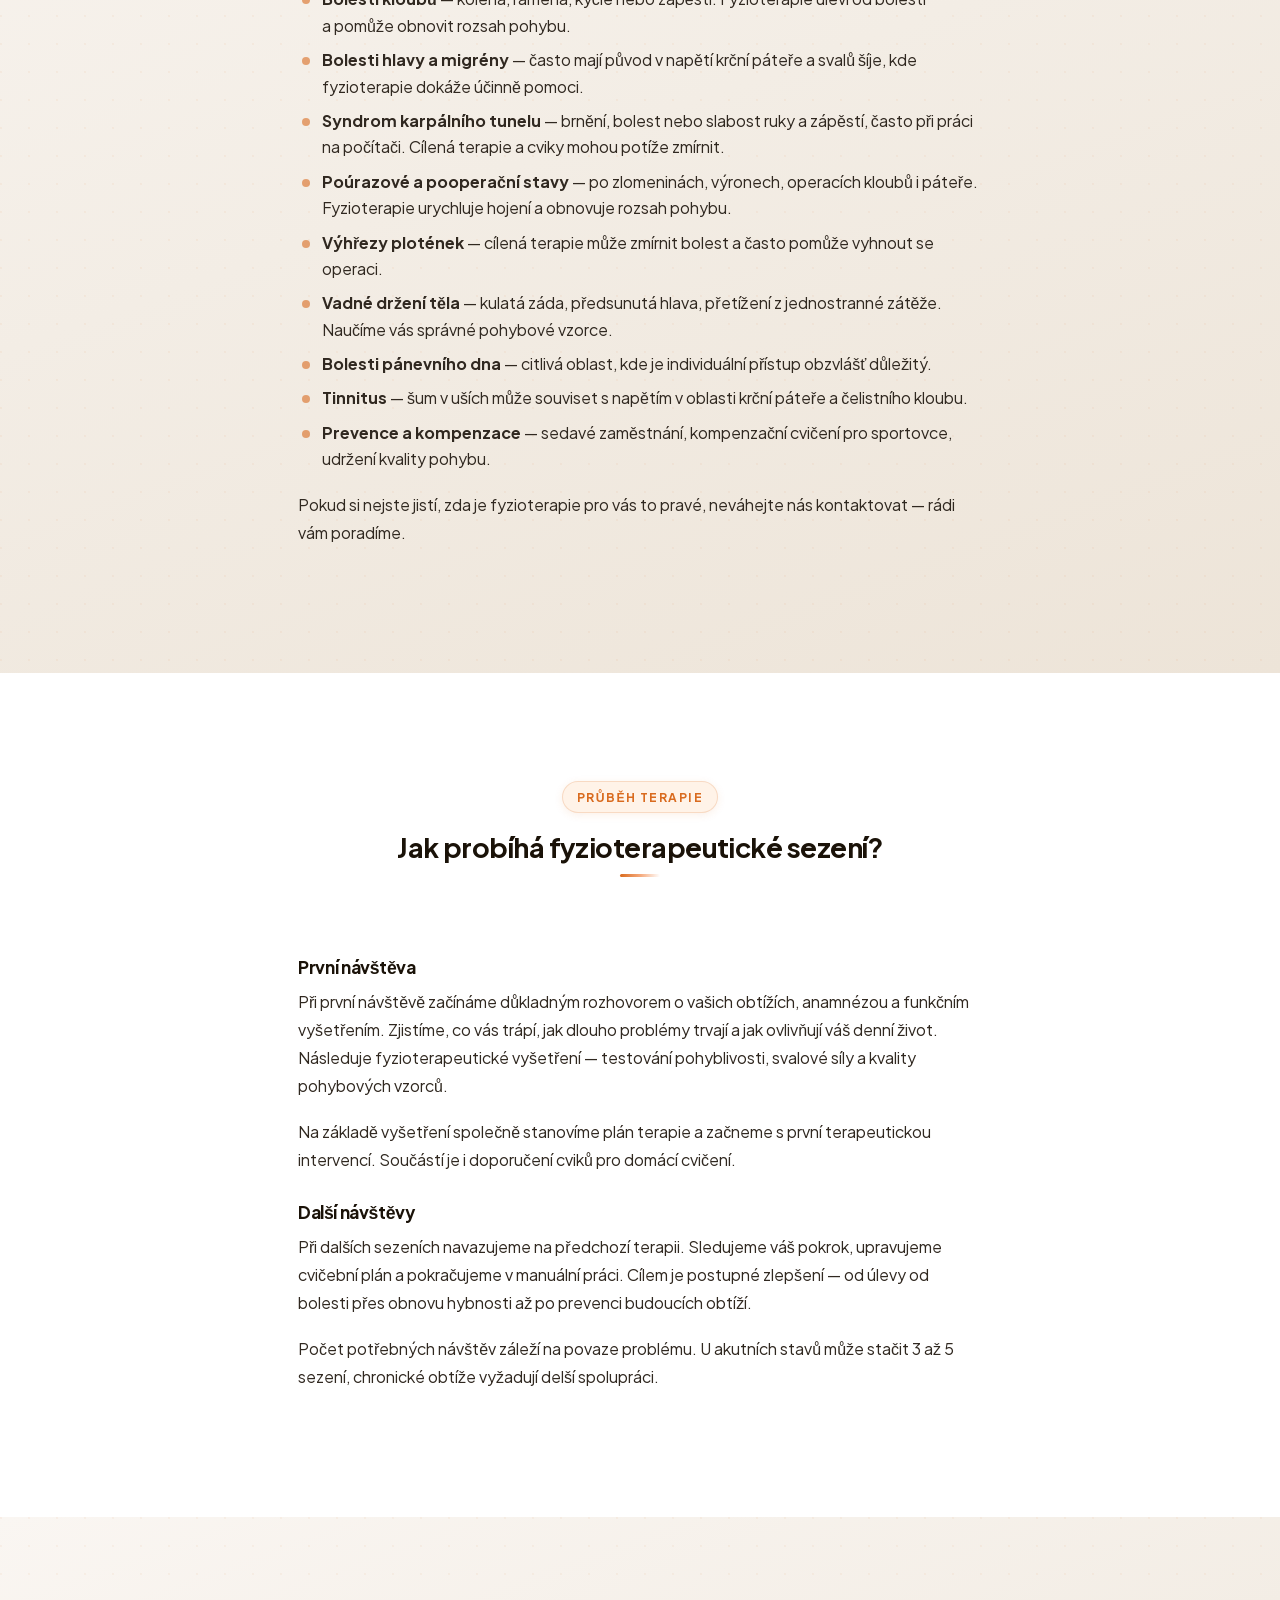
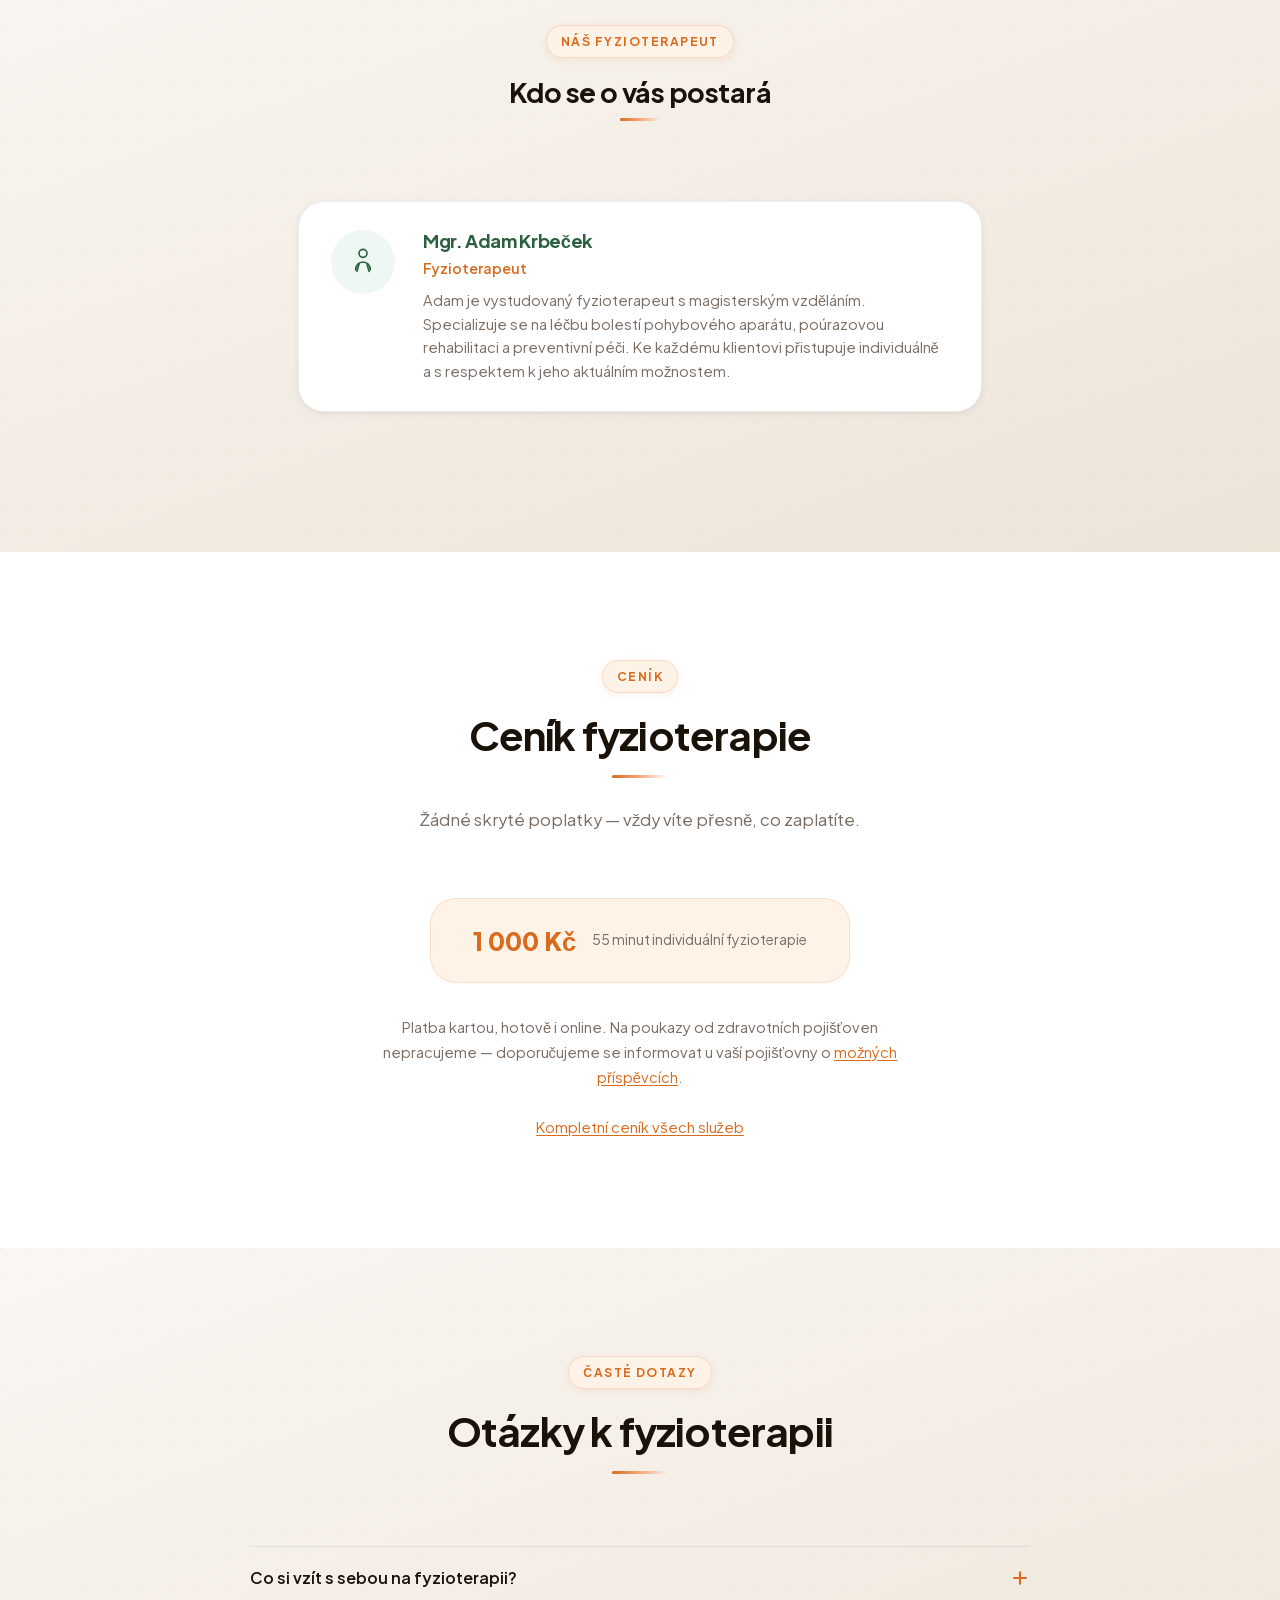
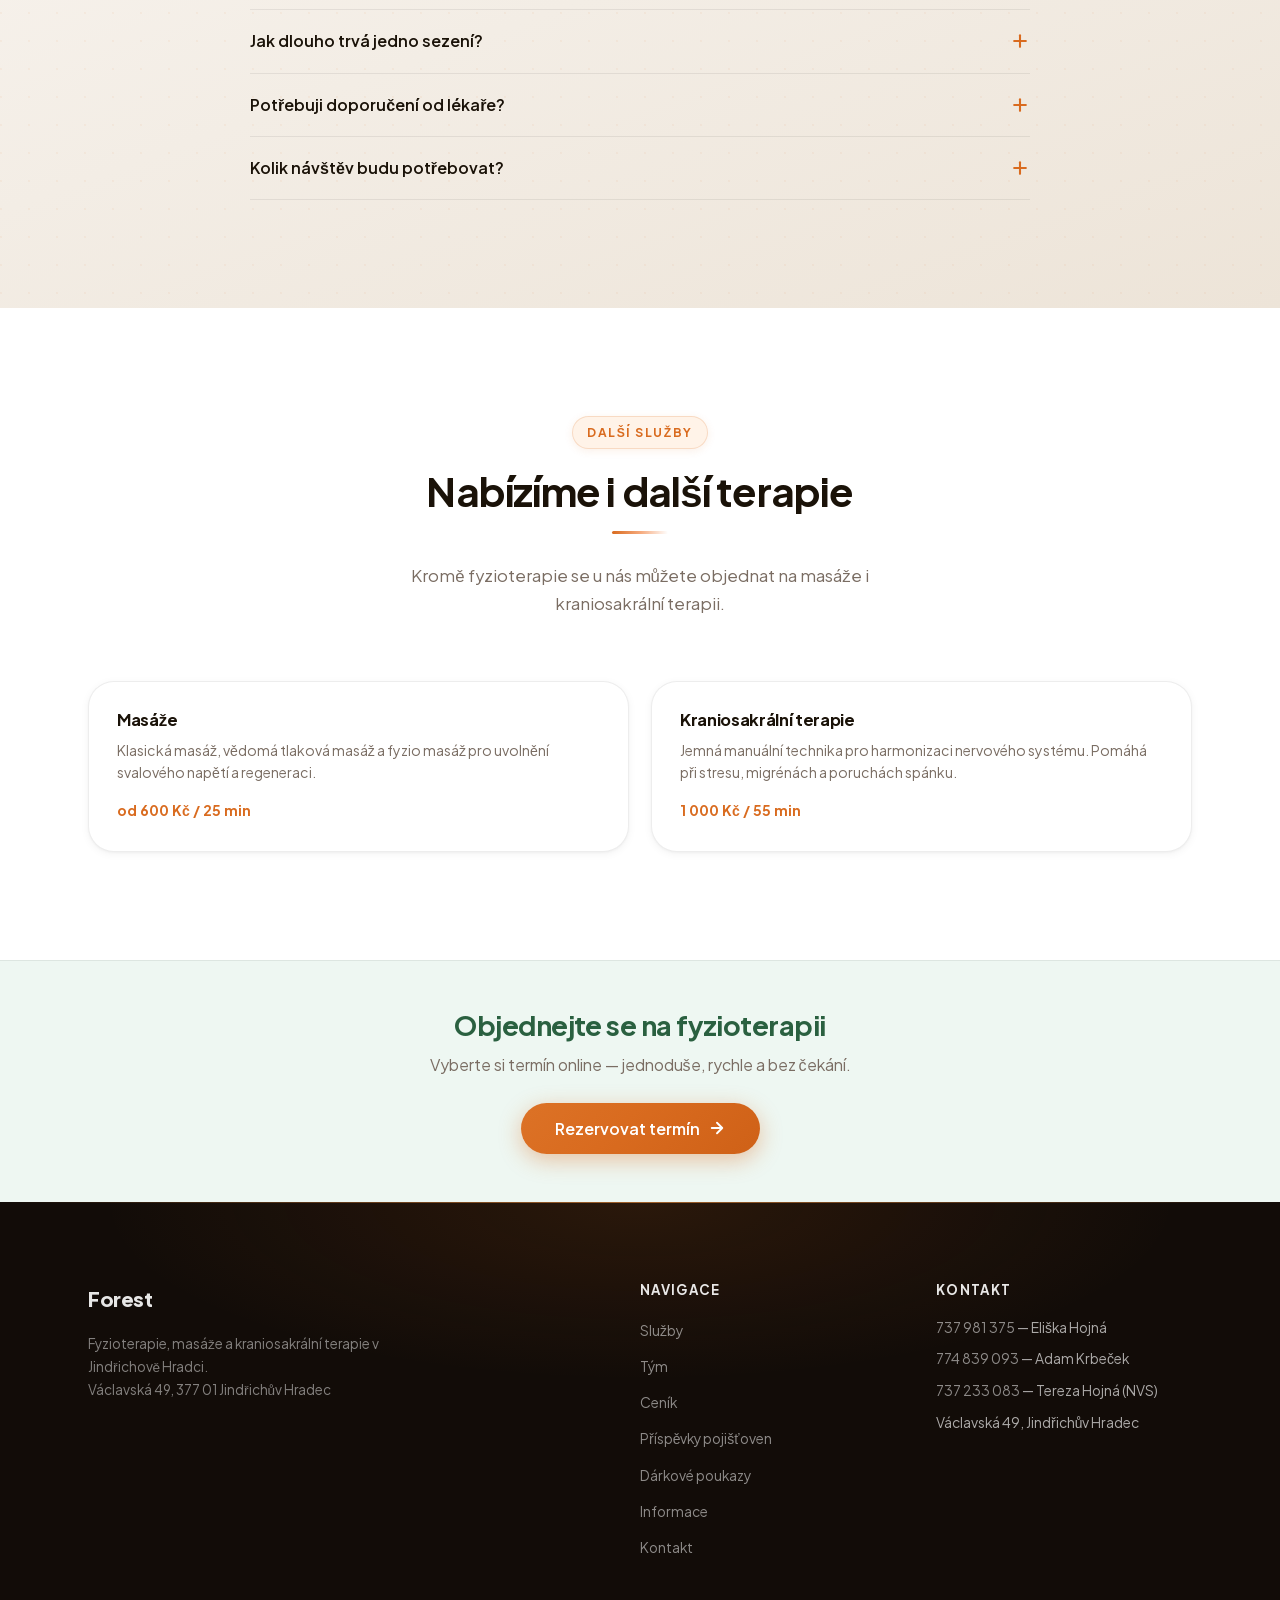
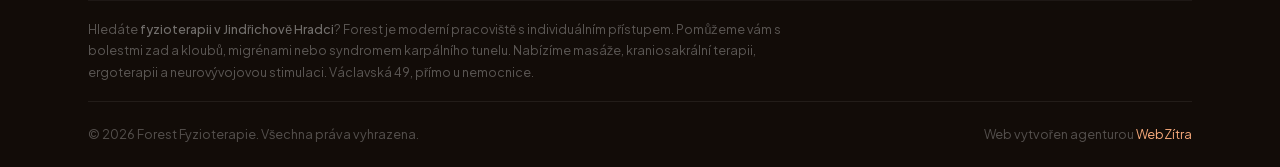
==== commit a93fc669: "Animace, kratší masáž 25 min a příznaky v SEO - Vstupní animace hero (postupné objevení) na hlavní s" ====
--- a/fyzioterapie/index.html
+++ b/fyzioterapie/index.html
@@ -6,8 +6,8 @@
     <title>Fyzioterapie Jindřichův Hradec | Forest — individuální fyzioterapie JH</title>
 
     <!-- ═══ SEO ═══ -->
-    <meta name="description" content="Fyzioterapie v Jindřichově Hradci — individuální přístup, diagnostika, mobilizace, cvičení. Mgr. Adam Krbeček, Václavská 49. Objednejte se online.">
-    <meta name="keywords" content="fyzioterapie Jindřichův Hradec, fyzioterapeut Jindřichův Hradec, fyzio JH, fyzioterapie bolest zad, fyzioterapie krční páteř, rehabilitace Jindřichův Hradec">
+    <meta name="description" content="Fyzioterapie v Jindřichově Hradci — bolesti zad a kloubů, migrény, syndrom karpálního tunelu, poúrazové stavy. Mgr. Adam Krbeček, Václavská 49.">
+    <meta name="keywords" content="fyzioterapie Jindřichův Hradec, fyzioterapeut Jindřichův Hradec, fyzio JH, fyzioterapie bolest zad, fyzioterapie krční páteř, rehabilitace Jindřichův Hradec, fyzioterapie bolest kloubů, fyzioterapie migréna, syndrom karpálního tunelu, karpální tunel cvičení">
     <meta name="robots" content="index, follow">
     <meta name="author" content="Forest Fyzioterapie Jindřichův Hradec">
     <link rel="canonical" href="https://forest-jh.cz/fyzioterapie/">
@@ -17,7 +17,7 @@
     <meta property="og:type" content="website">
     <meta property="og:url" content="https://forest-jh.cz/fyzioterapie/">
     <meta property="og:title" content="Fyzioterapie Jindřichův Hradec | Forest">
-    <meta property="og:description" content="Individuální fyzioterapie v Jindřichově Hradci. Bolesti zad, hlavy, poúrazové stavy, vadné držení těla. Objednejte se online.">
+    <meta property="og:description" content="Individuální fyzioterapie v Jindřichově Hradci. Bolesti zad a kloubů, migrény, syndrom karpálního tunelu, poúrazové stavy. Objednejte se online.">
     <meta property="og:image" content="https://forest-jh.cz/fotky/og-image.jpg">
     <meta property="og:image:width" content="1200">
     <meta property="og:image:height" content="630">
@@ -27,7 +27,7 @@
     <!-- ═══ Twitter Card ═══ -->
     <meta name="twitter:card" content="summary_large_image">
     <meta name="twitter:title" content="Fyzioterapie Jindřichův Hradec | Forest">
-    <meta name="twitter:description" content="Individuální fyzioterapie v Jindřichově Hradci. Objednejte se online.">
+    <meta name="twitter:description" content="Individuální fyzioterapie v Jindřichově Hradci — bolesti zad a kloubů, migrény, karpální tunel. Objednejte se online.">
     <meta name="twitter:image" content="https://forest-jh.cz/fotky/og-image.jpg">
 
     <!-- ═══ Favicon ═══ -->
@@ -48,11 +48,22 @@
         "name": "Fyzioterapie Jindřichův Hradec | Forest",
         "description": "Individuální fyzioterapie v Jindřichově Hradci — diagnostika, mobilizace, cvičení. Mgr. Adam Krbeček.",
         "url": "https://forest-jh.cz/fyzioterapie/",
+        "about": [
+            { "@type": "MedicalCondition", "name": "Bolesti zad a krční páteře" },
+            { "@type": "MedicalCondition", "name": "Bolesti kloubů" },
+            { "@type": "MedicalCondition", "name": "Bolesti hlavy a migréna" },
+            { "@type": "MedicalCondition", "name": "Syndrom karpálního tunelu" },
+            { "@type": "MedicalCondition", "name": "Poúrazové a pooperační stavy" },
+            { "@type": "MedicalCondition", "name": "Výhřez ploténky" },
+            { "@type": "MedicalCondition", "name": "Vadné držení těla" },
+            { "@type": "MedicalCondition", "name": "Tinnitus" },
+            { "@type": "MedicalCondition", "name": "Bolesti pánevního dna" }
+        ],
         "mainEntity": {
             "@type": "MedicalTherapy",
             "name": "Fyzioterapie",
             "alternateName": ["Fyzioterapie Jindřichův Hradec", "Fyzio JH", "Fyzioterapeut Jindřichův Hradec"],
-            "description": "Individuální fyzioterapie zaměřená na diagnostiku a léčbu pohybového aparátu. Pomáháme s bolestmi zad, hlavy, poúrazovými stavy, výhřezy plotének a vadným držením těla.",
+            "description": "Individuální fyzioterapie zaměřená na diagnostiku a léčbu pohybového aparátu. Pomáháme s bolestmi zad a kloubů, bolestmi hlavy a migrénami, syndromem karpálního tunelu, poúrazovými stavy, výhřezy plotének a vadným držením těla.",
             "medicineSystem": "WesternConventional",
             "relevantSpecialty": {
                 "@type": "MedicalSpecialty",
@@ -144,7 +155,7 @@
     }
     </script>
 
-    <link rel="stylesheet" href="../css/style.css?v=15">
+    <link rel="stylesheet" href="../css/style.css?v=16">
 </head>
 <body>
 
@@ -234,7 +245,7 @@
 ══════════════════════════════════════════════════════ -->
 <section class="section">
     <div class="container prose">
-        <header class="section-header">
+        <header class="section-header" data-animate>
             <span class="section-tag">O fyzioterapii</span>
             <h2>Co je fyzioterapie a&nbsp;jak vám pomůže?</h2>
         </header>
@@ -263,7 +274,7 @@
 ══════════════════════════════════════════════════════ -->
 <section class="section section-alt">
     <div class="container prose">
-        <header class="section-header">
+        <header class="section-header" data-animate>
             <span class="section-tag">Kdy vyhledat fyzioterapeuta</span>
             <h2>S&nbsp;čím vám fyzioterapie pomůže?</h2>
         </header>
@@ -299,7 +310,7 @@
 ══════════════════════════════════════════════════════ -->
 <section class="section">
     <div class="container prose">
-        <header class="section-header">
+        <header class="section-header" data-animate>
             <span class="section-tag">Průběh terapie</span>
             <h2>Jak probíhá fyzioterapeutické sezení?</h2>
         </header>
@@ -337,7 +348,7 @@
 ══════════════════════════════════════════════════════ -->
 <section class="section section-alt">
     <div class="container prose">
-        <header class="section-header">
+        <header class="section-header" data-animate>
             <span class="section-tag">Náš fyzioterapeut</span>
             <h2>Kdo se o&nbsp;vás postará</h2>
         </header>
@@ -369,7 +380,7 @@
 ══════════════════════════════════════════════════════ -->
 <section class="section">
     <div class="container">
-        <header class="section-header">
+        <header class="section-header" data-animate>
             <span class="section-tag">Ceník</span>
             <h2>Ceník fyzioterapie</h2>
             <p>Žádné skryté poplatky — vždy víte přesně, co zaplatíte.</p>
@@ -395,7 +406,7 @@
 ══════════════════════════════════════════════════════ -->
 <section class="section section-alt">
     <div class="container">
-        <header class="section-header">
+        <header class="section-header" data-animate>
             <span class="section-tag">Časté dotazy</span>
             <h2>Otázky k&nbsp;fyzioterapii</h2>
         </header>
@@ -451,7 +462,7 @@
 ══════════════════════════════════════════════════════ -->
 <section class="section">
     <div class="container">
-        <header class="section-header">
+        <header class="section-header" data-animate>
             <span class="section-tag">Další služby</span>
             <h2>Nabízíme i&nbsp;další terapie</h2>
             <p>Kromě fyzioterapie se u nás můžete objednat na masáže i kraniosakrální terapii.</p>
@@ -461,7 +472,7 @@
             <a href="../masaze/" class="related-card" data-animate>
                 <h3>Masáže</h3>
                 <p>Klasická masáž, vědomá tlaková masáž a&nbsp;fyzio masáž pro uvolnění svalového napětí a&nbsp;regeneraci.</p>
-                <span class="price">od 600 Kč / 30 min</span>
+                <span class="price">od 600 Kč / 25 min</span>
             </a>
             <a href="../kraniosakralni-terapie/" class="related-card" data-animate>
                 <h3>Kraniosakrální terapie</h3>
@@ -524,7 +535,7 @@
         </div>
 
         <div class="footer-seo">
-            <p>Hledáte <strong>fyzioterapii v Jindřichově Hradci</strong>? Forest je moderní pracoviště s individuálním přístupem. Nabízíme <a href="../masaze/">masáže</a>, <a href="../kraniosakralni-terapie/">kraniosakrální terapii</a>, ergoterapii a neurovývojovou stimulaci. Václavská 49, přímo u nemocnice.</p>
+            <p>Hledáte <strong>fyzioterapii v Jindřichově Hradci</strong>? Forest je moderní pracoviště s individuálním přístupem. Pomůžeme vám s bolestmi zad a kloubů, migrénami nebo syndromem karpálního tunelu. Nabízíme <a href="../masaze/">masáže</a>, <a href="../kraniosakralni-terapie/">kraniosakrální terapii</a>, ergoterapii a neurovývojovou stimulaci. Václavská 49, přímo u nemocnice.</p>
         </div>
 
         <div class="footer-bottom">
@@ -556,7 +567,7 @@
 </div>
 <div class="nav-overlay" id="nav-overlay" aria-hidden="true"></div>
 
-<script src="../js/main.js?v=7" defer></script>
+<script src="../js/main.js?v=8" defer></script>
 
 <!-- FAQ accordion toggle -->
 <script>
--- a/css/style.css
+++ b/css/style.css
@@ -2994,6 +2994,89 @@
 }
 
 /* ═══════════════════════════════════════════════════════
+   ANIMACE 2026-11 (podle zásad Emila Kowalského)
+   Vstupy ease-out, jen transform + opacity, krátké časy,
+   žádný pohyb u cen a dat. Omezený pohyb respektován.
+═══════════════════════════════════════════════════════ */
+:root {
+    --ease-out:    cubic-bezier(0.23, 1, 0.32, 1);
+    --ease-drawer: cubic-bezier(0.32, 0.72, 0, 1);
+}
+
+/* 1) Objevování při scrollu — měkčí křivka, kratší dráha */
+[data-animate] {
+    transform: translateY(18px);
+    transition: opacity 700ms var(--ease-out), transform 700ms var(--ease-out);
+}
+
+/* 2) Vstup hero (hlavní stránka i podstránky) — prvky postupně, jen při načtení */
+@keyframes enter-up {
+    from { opacity: 0; transform: translateY(14px); }
+    to   { opacity: 1; transform: none; }
+}
+.hero-main > *,
+.subpage-hero .container > * {
+    animation: enter-up 700ms var(--ease-out) both;
+}
+.hero-main > :nth-child(1), .subpage-hero .container > :nth-child(1) { animation-delay: 60ms; }
+.hero-main > :nth-child(2), .subpage-hero .container > :nth-child(2) { animation-delay: 130ms; }
+.hero-main > :nth-child(3), .subpage-hero .container > :nth-child(3) { animation-delay: 210ms; }
+.hero-main > :nth-child(4), .subpage-hero .container > :nth-child(4) { animation-delay: 280ms; }
+.hero-main > :nth-child(5), .subpage-hero .container > :nth-child(5) { animation-delay: 360ms; }
+.hero-info { animation: hero-card-in 800ms var(--ease-out) 420ms both; }
+/* Šipka dolů jen pár pohybů, ne donekonečna */
+.hero-scroll { animation-iteration-count: 3; animation-delay: 1.4s; }
+
+/* 3) Rozbalení pojišťovny — plynulá výška (kde to prohlížeč umí, jinak se otevře hned)
+      Pozn.: headless Chrome s --virtual-time-budget nekreslí snímky a ukáže kartu
+      jako neotevřenou — testovat ve skutečném čase (CDP), tam funguje. */
+@supports (interpolate-size: allow-keywords) {
+    .ins-card { interpolate-size: allow-keywords; }
+    .ins-card::details-content {
+        block-size: 0;
+        overflow: clip;
+        transition: block-size 320ms var(--ease-out), content-visibility 320ms allow-discrete;
+    }
+    .ins-card[open]::details-content { block-size: auto; }
+}
+
+/* 4) Karty — zvednutí s ease-out místo obecné křivky */
+.service-card, .team-card, .voucher-card, .info-card, .related-card, .ins-card {
+    transition-timing-function: var(--ease-out);
+}
+.hero-info-item  { transition: background var(--ease), transform 160ms var(--ease-out); }
+.service-pdf-link { transition: background var(--ease-fast), border-color var(--ease-fast), transform 160ms var(--ease-out); }
+
+/* 5) Na dotykových zařízeních bez zvedání — po klepnutí by karta „zamrzla" nahoře */
+@media (hover: none), (pointer: coarse) {
+    .service-card:hover, .team-card:hover, .voucher-card:hover, .info-card:hover,
+    .related-card:hover, .booking-cta:hover, .hero-insurance-link:hover, .back-to-top:hover,
+    .btn-primary:hover, .btn-outline:hover, .btn-white:hover, .gallery-item:hover { transform: none; }
+    .team-card:hover .team-photo, .gallery-item:hover img { transform: none; }
+}
+
+/* 6) Odezva na stisk — rychlé zmáčknutí (větší plochy jemněji) */
+:is(.btn, .hero-insurance-link, .service-pdf-link, .back-to-top):active {
+    transform: scale(0.97);
+    transition-duration: 100ms;
+}
+:is(.hero-info-item, .booking-cta, .related-card):active {
+    transform: scale(0.985);
+    transition-duration: 100ms;
+}
+
+/* 7) Mobilní menu — křivka zásuvky */
+.m-nav { transition: transform 320ms var(--ease-drawer), visibility 320ms; }
+
+/* Omezený pohyb: bez posunů, obsah hned vidět */
+@media (prefers-reduced-motion: reduce) {
+    .hero-main > *, .subpage-hero .container > *, .hero-info, .hero-scroll { animation: none; }
+    [data-animate] { opacity: 1; transform: none; transition: none; }
+    .ins-card::details-content { transition: none; }
+    :is(.btn, .hero-insurance-link, .service-pdf-link, .back-to-top, .hero-info-item, .booking-cta, .related-card):active { transform: none; }
+}
+
+/* ═══════════════════════════════════════════════════════
    PRINT
 ═══════════════════════════════════════════════════════ */
 @media print {
